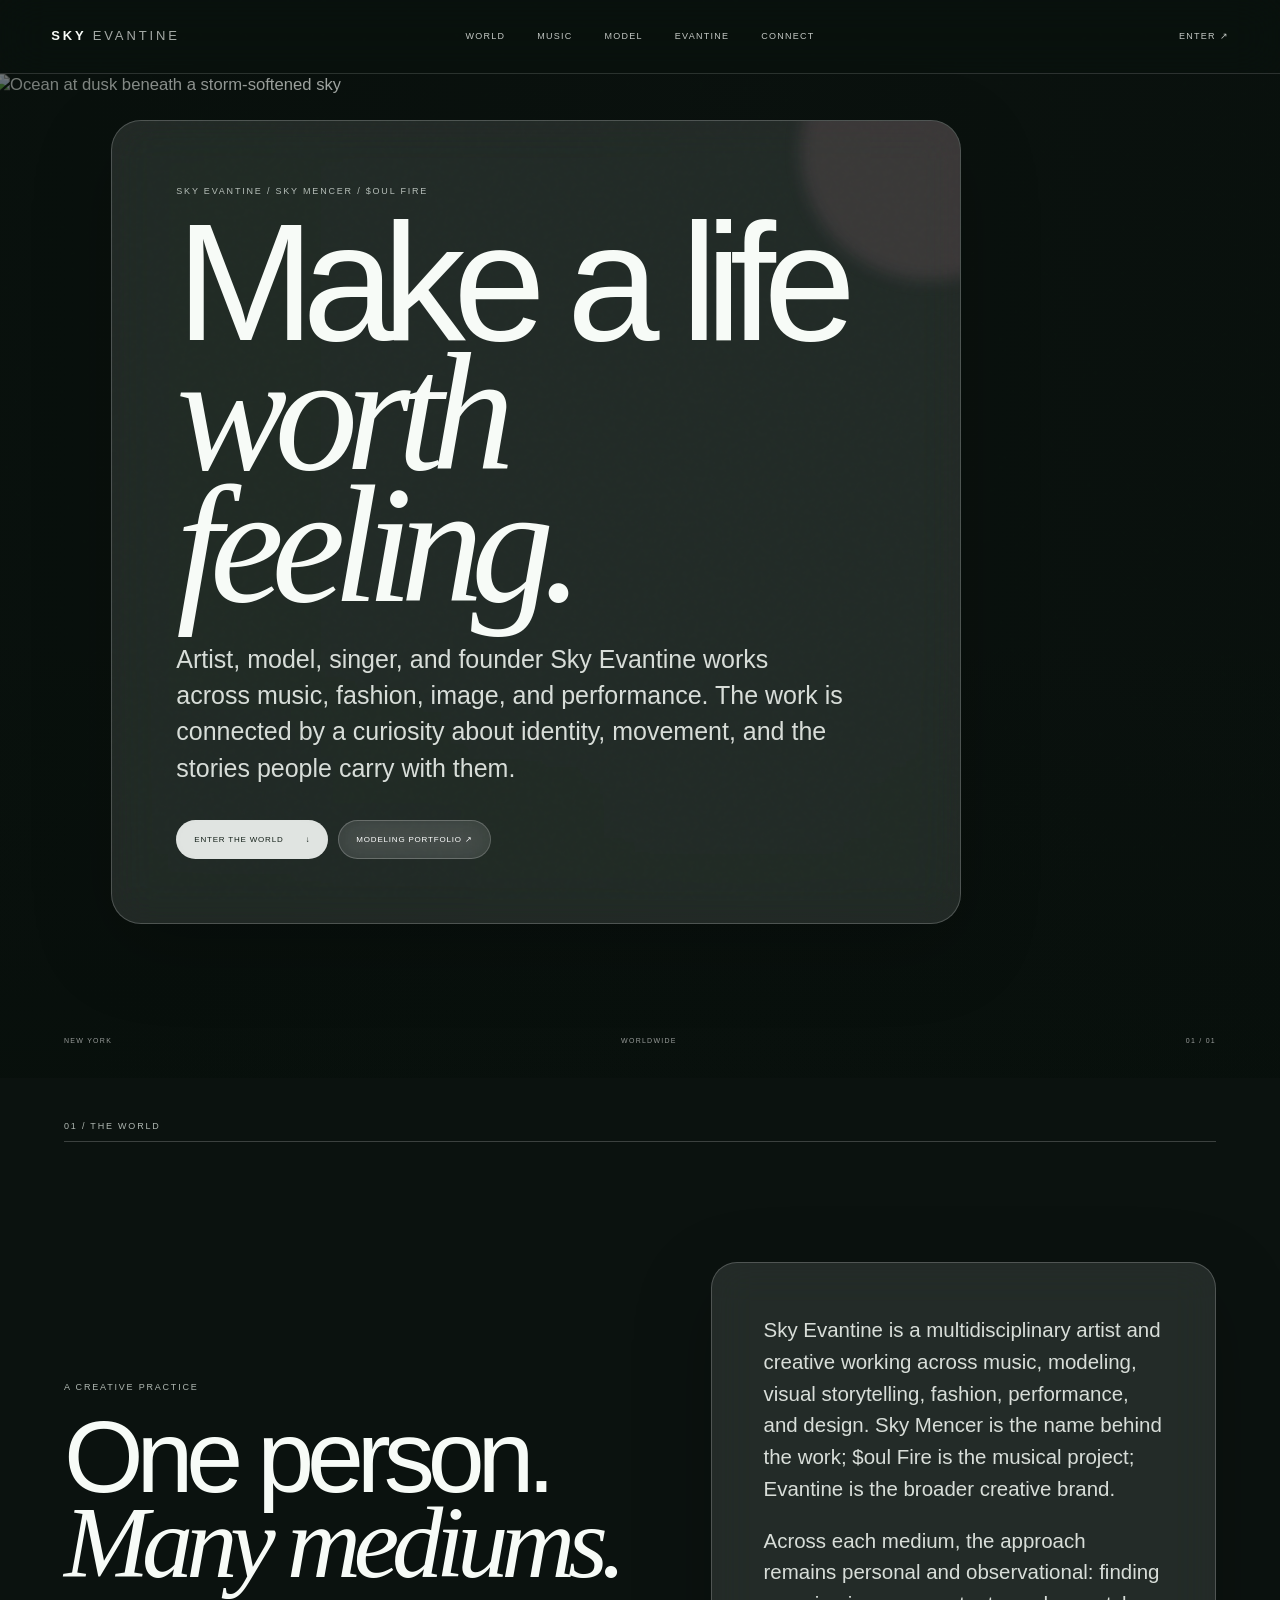
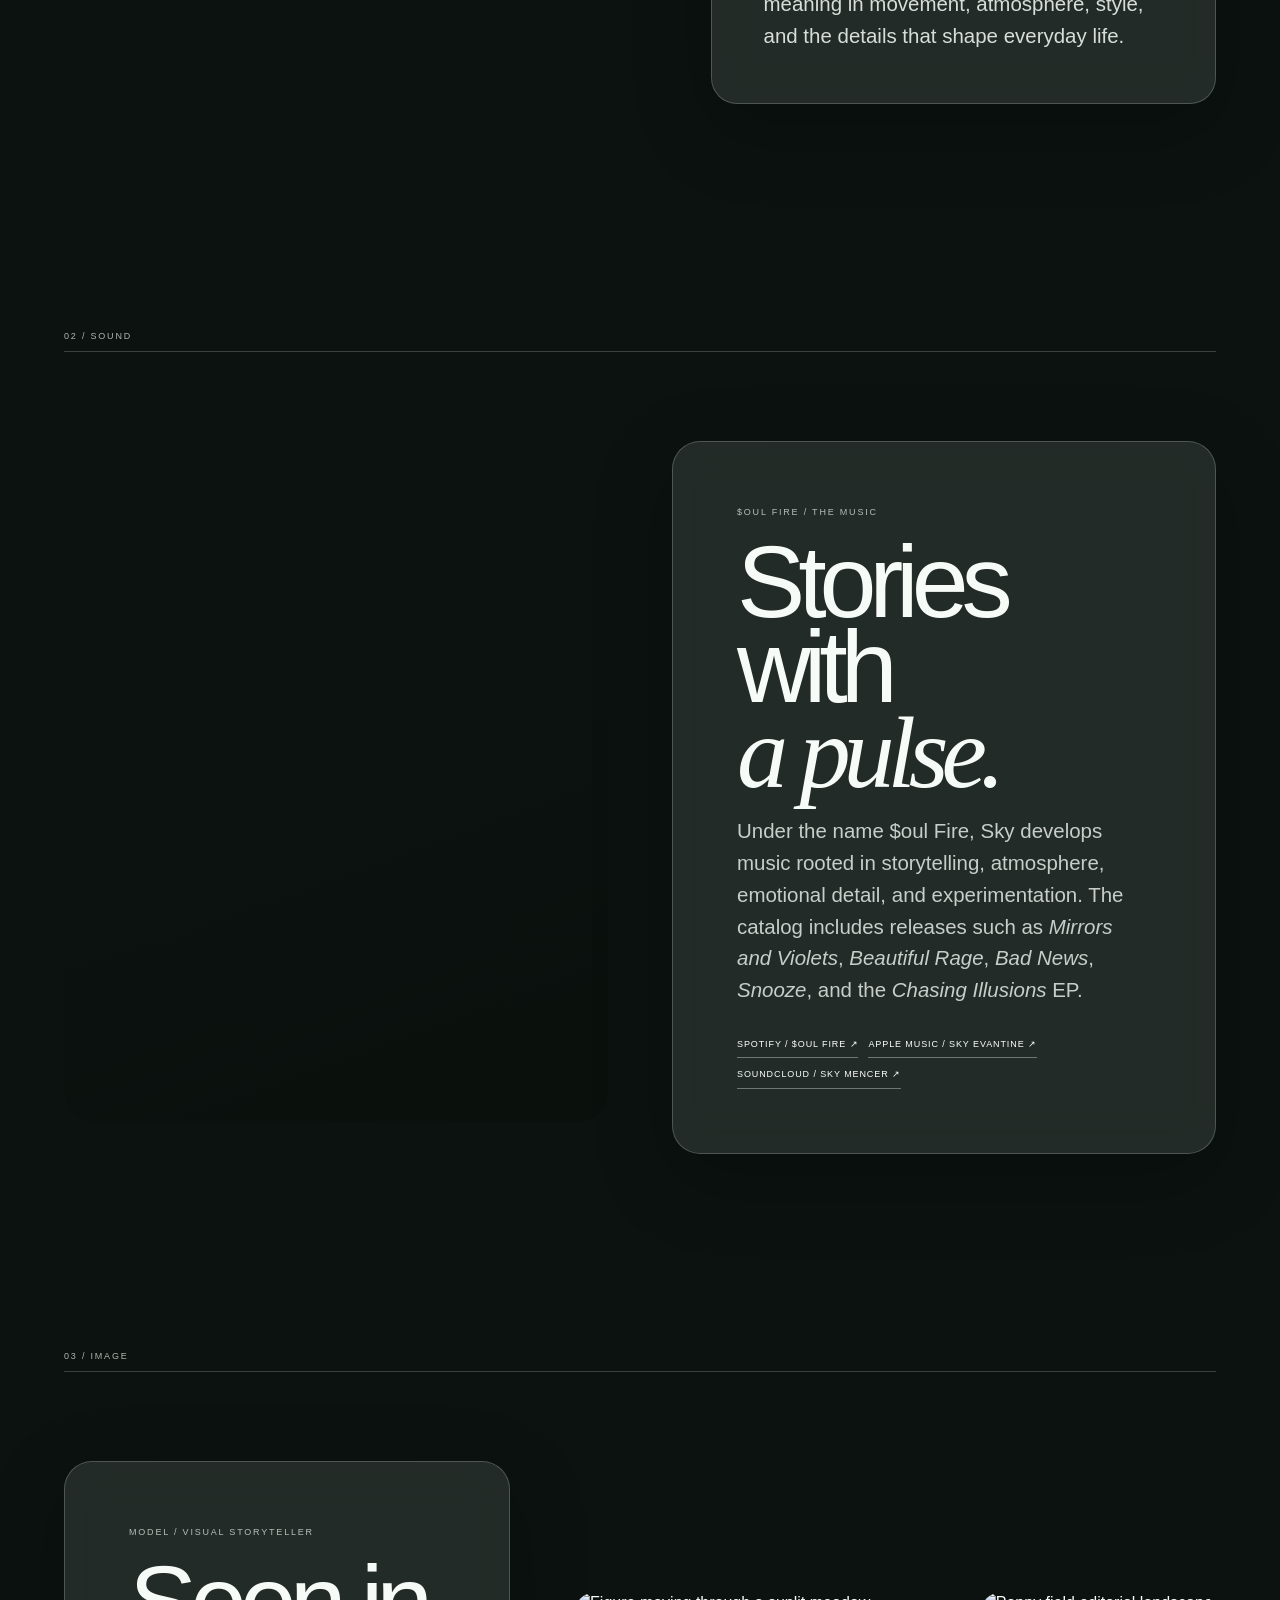
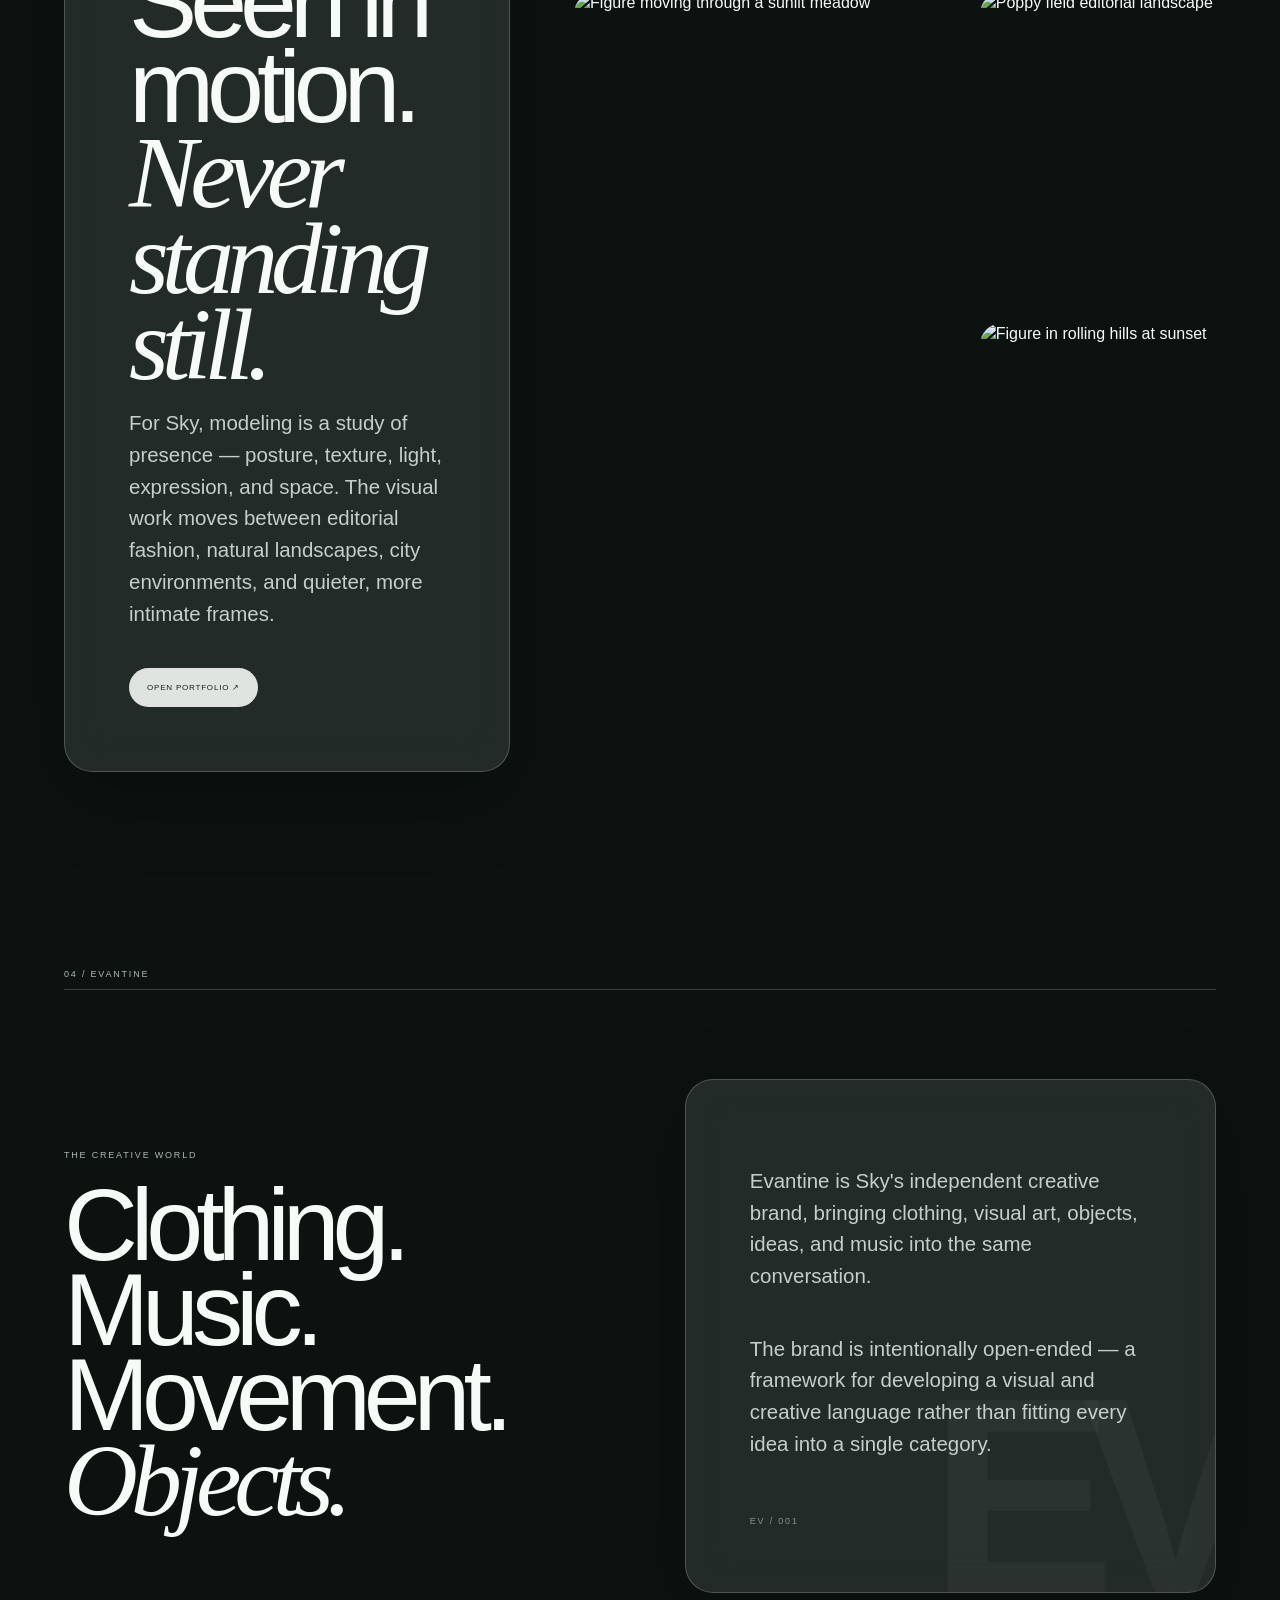
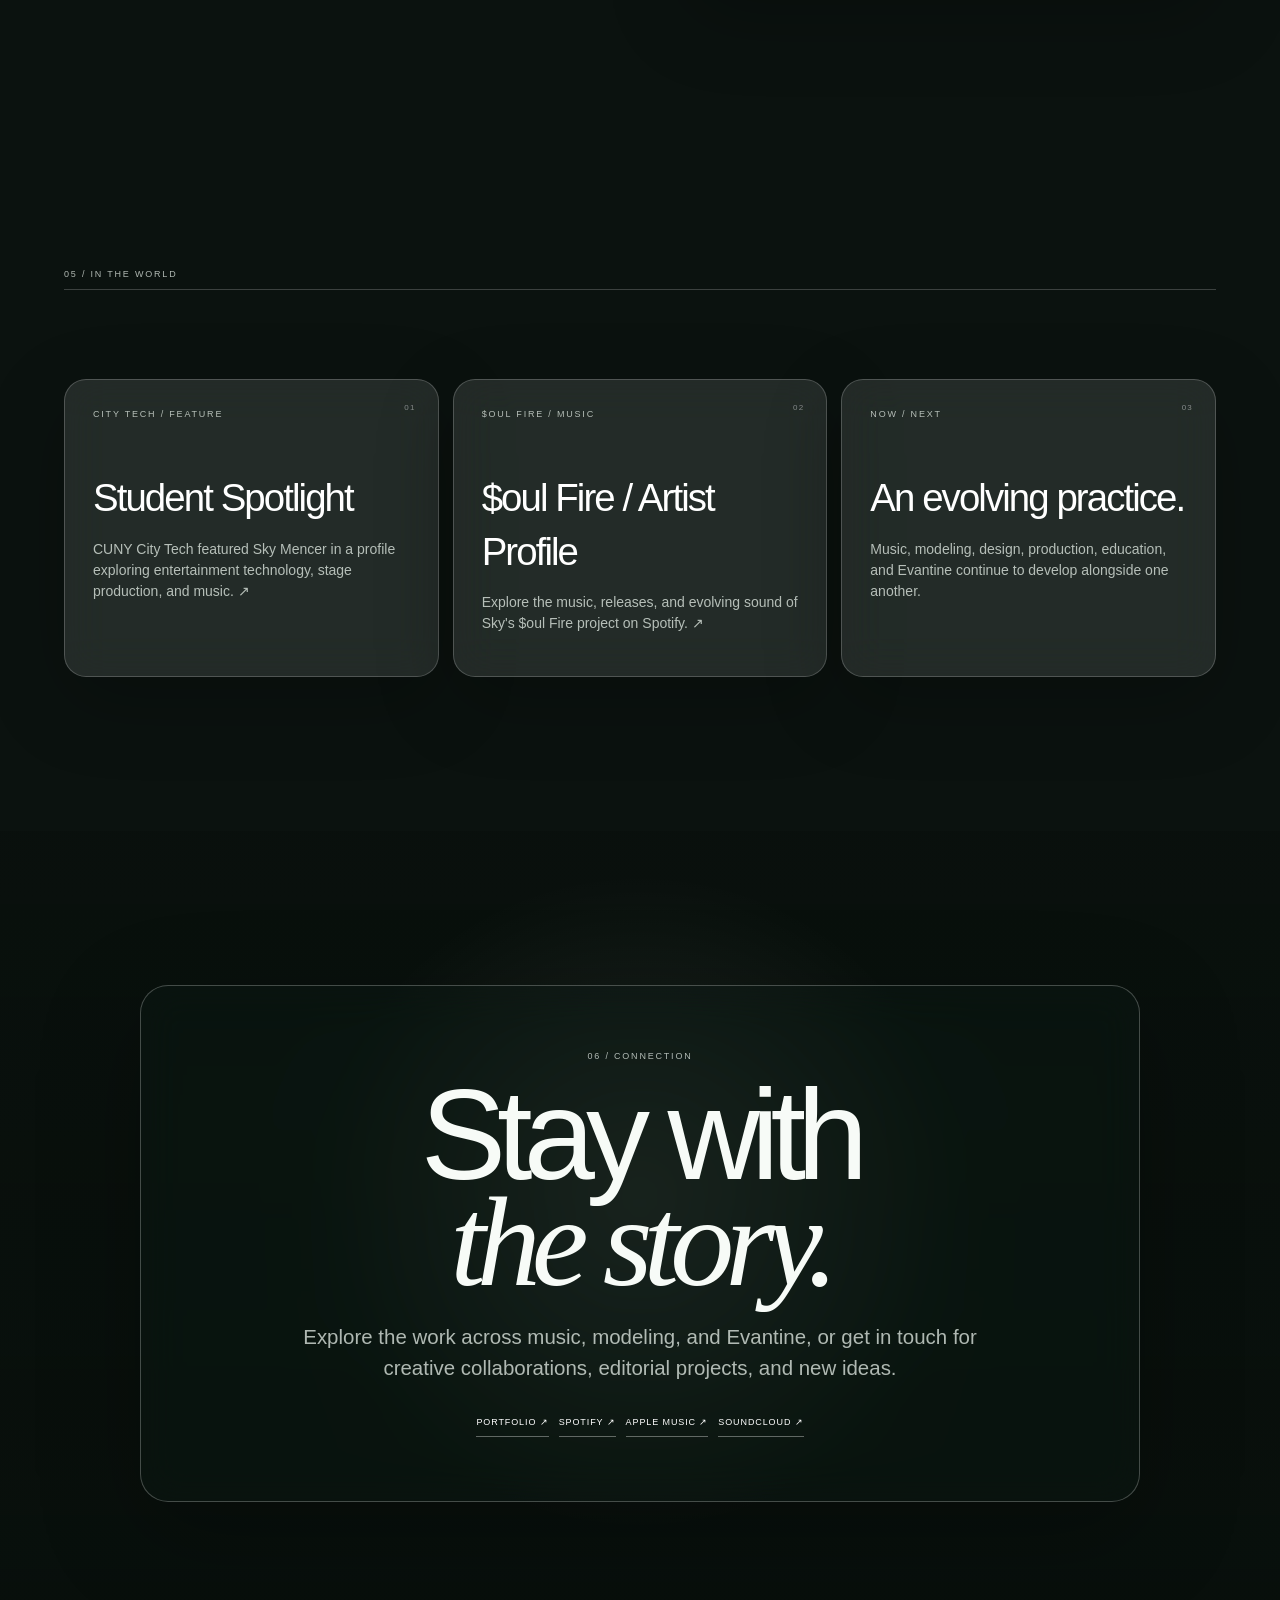
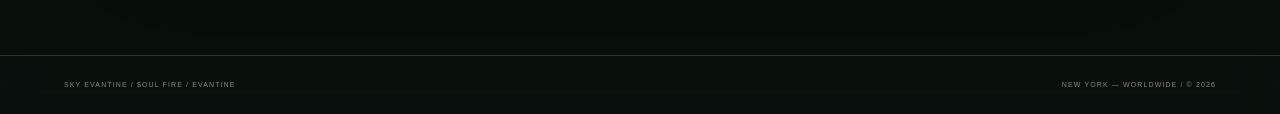
==== index.html @ 39b88c52 "Embed Spotify player in sound section" ====
<!doctype html>
<html lang="en">
<head>
  <meta charset="utf-8">
  <meta name="viewport" content="width=device-width,initial-scale=1">
  <meta name="description" content="Sky Evantine — artist, model, singer, creative, and founder of Evantine. Enter the world of Sky Mencer and $oul Fire through music, modeling, movement, and visual storytelling.">
  <meta name="theme-color" content="#0e1512">
  <link rel="canonical" href="https://evantinetools.com/">
  <meta property="og:type" content="profile">
  <meta property="og:site_name" content="Sky Evantine / Evantine">
  <meta property="og:title" content="Sky Evantine — Artist, Model, Singer, Founder">
  <meta property="og:description" content="The creative world of Sky Evantine, Sky Mencer, and $oul Fire — music, modeling, movement, fashion, and visual storytelling.">
  <meta property="og:url" content="https://evantinetools.com/">
  <link rel="icon" href="favicon.svg" type="image/svg+xml">
  <link rel="stylesheet" href="style.css">
  <title>Sky Evantine — Artist, Model, Singer, Founder</title>
</head>
<body class="home-page glass-sky-page">
  <a class="skip-link" href="#main">Skip to content</a>
  <div class="sky-grain" aria-hidden="true"></div>
  <header class="sky-nav">
    <a class="sky-logo" href="#top" aria-label="Sky Evantine home">SKY <span>EVANTINE</span></a>
    <nav aria-label="Primary">
      <a href="#world">World</a>
      <a href="#music">Music</a>
      <a href="#model">Model</a>
      <a href="#evantine">Evantine</a>
      <a href="#connect">Connect</a>
    </nav>
    <a class="sky-nav-link" href="#connect">Enter ↗</a>
  </header>

  <main id="main">
    <section id="top" class="sky-hero">
      <div class="sky-hero-image">
        <img src="https://cdn.shopify.com/s/files/1/0810/8507/1396/files/IMG_0949.jpg?v=1789778243" alt="Ocean at dusk beneath a storm-softened sky">
      </div>
      <div class="glass sky-hero-card">
        <p class="sky-kicker">SKY EVANTINE / SKY MENCER / $OUL FIRE</p>
        <h1>Make a life<br><em>worth feeling.</em></h1>
        <p class="sky-lede">Artist, model, singer, and founder Sky Evantine works across music, fashion, image, and performance. The work is connected by a curiosity about identity, movement, and the stories people carry with them.</p>
        <div class="sky-actions">
          <a class="glass-button primary" href="#world">Enter the world <span>↓</span></a>
          <a class="glass-button" href="https://skyevantine.my.canva.site/" target="_blank" rel="noopener">Modeling portfolio ↗</a>
        </div>
      </div>
      <div class="sky-hero-meta"><span>NEW YORK</span><span>WORLDWIDE</span><span>01 / 01</span></div>
    </section>

    <section id="world" class="sky-section sky-intro">
      <div class="section-marker">01 / THE WORLD</div>
      <div class="sky-intro-grid">
        <div>
          <p class="sky-kicker">A CREATIVE PRACTICE</p>
          <h2>One person.<br><em>Many mediums.</em></h2>
        </div>
        <div class="glass sky-copy-card">
          <p>Sky Evantine is a multidisciplinary artist and creative working across music, modeling, visual storytelling, fashion, performance, and design. Sky Mencer is the name behind the work; $oul Fire is the musical project; Evantine is the broader creative brand.</p>
          <p>Across each medium, the approach remains personal and observational: finding meaning in movement, atmosphere, style, and the details that shape everyday life.</p>
        </div>
      </div>
    </section>

    <section id="music" class="sky-section music-section">
      <div class="section-marker">02 / SOUND</div>
      <div class="music-layout">
        <div class="music-art music-embed-art">
          <iframe data-testid="embed-iframe" style="border-radius:12px" src="https://open.spotify.com/embed/track/2tLtO3F9U3RGSgkZMEJO6x?utm_source=generator&theme=0&si=d58bb283ab7342bd" width="100%" height="352" frameBorder="0" allowfullscreen="" allow="autoplay; clipboard-write; encrypted-media; fullscreen; picture-in-picture" loading="lazy" title="$oul Fire — Spotify player"></iframe>
        </div>
        <div class="glass music-card">
          <p class="sky-kicker">$OUL FIRE / THE MUSIC</p>
          <h2>Stories with<br><em>a pulse.</em></h2>
          <p>Under the name $oul Fire, Sky develops music rooted in storytelling, atmosphere, emotional detail, and experimentation. The catalog includes releases such as <em>Mirrors and Violets</em>, <em>Beautiful Rage</em>, <em>Bad News</em>, <em>Snooze</em>, and the <em>Chasing Illusions</em> EP.</p>
          <div class="link-row">
            <a href="https://open.spotify.com/artist/7zW1KRMIziaognf7wtnP2w?si=AuC8FCtQQD-8lWgWMvdzNA" target="_blank" rel="noopener">Spotify / $oul Fire ↗</a>
            <a href="https://music.apple.com/us/artist/sky-evantine/1832421321" target="_blank" rel="noopener">Apple Music / Sky Evantine ↗</a>
            <a href="https://soundcloud.com/dyezan-mencer/snooze" target="_blank" rel="noopener">SoundCloud / Sky Mencer ↗</a>
          </div>
        </div>
      </div>
    </section>

    <section id="model" class="sky-section model-section">
      <div class="section-marker">03 / IMAGE</div>
      <div class="model-grid">
        <div class="glass model-copy">
          <p class="sky-kicker">MODEL / VISUAL STORYTELLER</p>
          <h2>Seen in motion.<br><em>Never standing still.</em></h2>
          <p>For Sky, modeling is a study of presence — posture, texture, light, expression, and space. The visual work moves between editorial fashion, natural landscapes, city environments, and quieter, more intimate frames.</p>
          <a class="glass-button primary" href="https://skyevantine.my.canva.site/" target="_blank" rel="noopener">Open portfolio ↗</a>
        </div>
        <div class="model-images">
          <img src="https://cdn.shopify.com/s/files/1/0810/8507/1396/files/evantine-editorial-meadow.jpg?v=1789775464" alt="Figure moving through a sunlit meadow" loading="lazy">
          <img src="https://cdn.shopify.com/s/files/1/0810/8507/1396/files/evantine-editorial-poppies.jpg?v=1789775464" alt="Poppy field editorial landscape" loading="lazy">
          <img src="https://cdn.shopify.com/s/files/1/0810/8507/1396/files/evantine-editorial-hills.jpg?v=1789775464" alt="Figure in rolling hills at sunset" loading="lazy">
        </div>
      </div>
    </section>

    <section id="evantine" class="sky-section evantine-section">
      <div class="section-marker">04 / EVANTINE</div>
      <div class="evantine-layout">
        <div>
          <p class="sky-kicker">THE CREATIVE WORLD</p>
          <h2>Clothing.<br>Music.<br>Movement.<br><em>Objects.</em></h2>
        </div>
        <div class="glass evantine-card">
          <p>Evantine is Sky's independent creative brand, bringing clothing, visual art, objects, ideas, and music into the same conversation.</p>
          <p>The brand is intentionally open-ended — a framework for developing a visual and creative language rather than fitting every idea into a single category.</p>
          <div class="evantine-mark">EV / 001</div>
        </div>
      </div>
    </section>

    <section class="sky-section proof-section">
      <div class="section-marker">05 / IN THE WORLD</div>
      <div class="proof-grid">
        <a class="glass proof-card" href="https://www.citytech.cuny.edu/news/?id=2102" target="_blank" rel="noopener">
          <span class="proof-number">01</span>
          <p class="sky-kicker">CITY TECH / FEATURE</p>
          <h3>Student Spotlight</h3>
          <p>CUNY City Tech featured Sky Mencer in a profile exploring entertainment technology, stage production, and music. ↗</p>
        </a>
        <a class="glass proof-card" href="https://open.spotify.com/artist/7zW1KRMIziaognf7wtnP2w?si=AuC8FCtQQD-8lWgWMvdzNA" target="_blank" rel="noopener">
          <span class="proof-number">02</span>
          <p class="sky-kicker">$OUL FIRE / MUSIC</p>
          <h3>$oul Fire / Artist Profile</h3>
          <p>Explore the music, releases, and evolving sound of Sky's $oul Fire project on Spotify. ↗</p>
        </a>
        <div class="glass proof-card">
          <span class="proof-number">03</span>
          <p class="sky-kicker">NOW / NEXT</p>
          <h3>An evolving practice.</h3>
          <p>Music, modeling, design, production, education, and Evantine continue to develop alongside one another.</p>
        </div>
      </div>
    </section>

    <section id="connect" class="sky-section connect-section">
      <div class="glass connect-card">
        <p class="sky-kicker">06 / CONNECTION</p>
        <h2>Stay with<br><em>the story.</em></h2>
        <p>Explore the work across music, modeling, and Evantine, or get in touch for creative collaborations, editorial projects, and new ideas.</p>
        <div class="connect-links">
          <a href="https://skyevantine.my.canva.site/" target="_blank" rel="noopener">Portfolio ↗</a>
          <a href="https://open.spotify.com/artist/7zW1KRMIziaognf7wtnP2w?si=AuC8FCtQQD-8lWgWMvdzNA" target="_blank" rel="noopener">Spotify ↗</a>
          <a href="https://music.apple.com/us/artist/sky-evantine/1832421321" target="_blank" rel="noopener">Apple Music ↗</a>
          <a href="https://soundcloud.com/dyezan-mencer/snooze" target="_blank" rel="noopener">SoundCloud ↗</a>
        </div>
      </div>
    </section>
  </main>

  <footer class="sky-footer">
    <span>SKY EVANTINE / $OUL FIRE / EVANTINE</span>
    <span>NEW YORK — WORLDWIDE / © 2026</span>
  </footer>

  <script type="application/ld+json">
  {
    "@context":"https://schema.org",
    "@graph":[
      {
        "@type":"Person",
        "@id":"https://evantinetools.com/#sky-evantine",
        "name":"Sky Evantine",
        "alternateName":["Sky Mencer","$oul Fire"],
        "url":"https://evantinetools.com/",
        "jobTitle":["Artist","Model","Singer","Creative","Founder"],
        "sameAs":[
          "https://open.spotify.com/artist/7zW1KRMIziaognf7wtnP2w",
          "https://music.apple.com/us/artist/sky-evantine/1832421321",
          "https://skyevantine.my.canva.site/",
          "https://soundcloud.com/dyezan-mencer/snooze"
        ]
      },
      {
        "@type":"Organization",
        "@id":"https://evantinetools.com/#evantine",
        "name":"Evantine",
        "url":"https://evantinetools.com/",
        "founder":{"@id":"https://evantinetools.com/#sky-evantine"}
      },
      {
        "@type":"WebSite",
        "name":"Sky Evantine / Evantine",
        "url":"https://evantinetools.com/",
        "about":{"@id":"https://evantinetools.com/#sky-evantine"}
      }
    ]
  }
  </script>
</body>
</html>
---- style.css ----
:root{--ink:#111;--paper:#f7f5ef;--soft:#e4e1d8;--muted:#6f756e;--line:rgba(17,17,17,.16);--pad:clamp(18px,3vw,42px);--display:Arial,sans-serif;--serif:Georgia,"Times New Roman",serif;font-family:Arial,Helvetica,sans-serif;color:var(--ink);background:var(--paper);font-synthesis:none}*{box-sizing:border-box}html{scroll-behavior:smooth}body{margin:0;background:var(--paper);line-height:1.4;overflow-x:hidden}a{color:inherit}.skip-link{position:absolute;left:-9999px}.skip-link:focus{left:12px;top:12px;z-index:100;background:#111;color:#fff;padding:10px}.announcement{height:28px;padding:0 var(--pad);background:#111;color:var(--paper);font-size:7px;letter-spacing:.15em;text-transform:uppercase;display:flex;align-items:center;justify-content:space-between;position:relative;z-index:30}.site-header{height:76px;padding:0 var(--pad);display:flex;align-items:center;justify-content:space-between;border-bottom:1px solid var(--line);position:sticky;top:0;background:rgba(247,245,239,.88);backdrop-filter:blur(14px);z-index:25}.wordmark{position:relative;display:inline-block;font-family:var(--display);font-size:13px;font-weight:800;letter-spacing:.28em;line-height:1;padding:9px 0 9px 30px;text-decoration:none}.wordmark:before{content:"";position:absolute;left:0;top:50%;width:20px;height:20px;transform:translateY(-50%);background:url("brand-mark.svg") center/contain no-repeat}.wordmark:after{content:"001";position:absolute;left:30px;bottom:-7px;font-size:6px;font-weight:500;letter-spacing:.18em;opacity:.48}.site-nav{display:flex;align-items:center;gap:22px}.site-nav a,.bag-button,.menu-toggle{font:inherit;font-size:11px;text-transform:uppercase;letter-spacing:.1em;color:inherit;text-decoration:none;background:none;border:0;padding:8px;cursor:pointer}.site-nav a:hover,.text-link:hover{opacity:.55}.site-nav a[aria-current="page"]{text-decoration:underline;text-underline-offset:5px}.bag-button span{display:inline-block;min-width:18px}.menu-toggle{display:none}.section{padding:clamp(80px,12vw,180px) var(--pad)}.eyebrow{font-size:9px;font-weight:600;letter-spacing:.16em;text-transform:uppercase;margin:0 0 20px}.section-head{display:flex;justify-content:space-between;align-items:end;border-bottom:1px solid var(--line);padding-bottom:18px;margin-bottom:18px;position:relative}.section-head:before{content:"EV / 001";position:absolute;right:0;top:-18px;font-size:6px;letter-spacing:.18em;opacity:.4}.section-head h1,.section-head h2{font-size:clamp(52px,8vw,124px);line-height:.84;letter-spacing:-.07em;font-weight:500;margin:0}.section-head h1 em,.section-head h2 em{font-family:var(--serif);font-weight:400}.section-head>p{font-size:9px;letter-spacing:.1em;margin:0}.shop-intro{font-size:clamp(18px,2vw,28px);max-width:720px;margin:0 0 70px}.collections-intro{font-size:clamp(18px,2vw,28px);max-width:780px;margin:0 0 70px}.shop-toolbar{border-top:1px solid var(--line);border-bottom:1px solid var(--line);padding:13px 0;margin:34px 0 20px;display:flex;justify-content:space-between;align-items:center}.filter-group{display:flex;gap:4px}.filter{position:relative;border:1px solid transparent;background:none;padding:7px 10px;font:inherit;font-size:10px;text-transform:uppercase;letter-spacing:.08em;cursor:pointer}.filter:not(.active){opacity:.48}.filter.active{border-color:var(--ink)}.filter.active:after{content:"";position:absolute;left:0;right:0;bottom:-5px;height:1px;background:currentColor}.shop-toolbar>p{font-size:10px;color:var(--muted);margin:0}.product-grid{display:grid;grid-template-columns:repeat(4,1fr);gap:clamp(18px,2.4vw,34px)}.product-grid-wide{grid-template-columns:repeat(2,1fr)}.product-card{min-width:0;transition:transform .45s cubic-bezier(.2,.7,.2,1)}.product-card:hover{transform:translateY(-4px)}.product-link{display:block;text-decoration:none}.product-image{aspect-ratio:4/5;background:linear-gradient(135deg,var(--soft),#e8e5dd);border:1px solid rgba(17,17,17,.08);display:grid;place-items:center;margin-bottom:14px;position:relative;overflow:hidden}.product-image:before{content:"";position:absolute;inset:7%;border:1px solid rgba(17,17,17,.08);transform:rotate(-3deg);transition:transform .6s ease}.product-link:hover .product-image:before{transform:rotate(2deg) scale(1.02)}.product-no{position:absolute;top:12px;left:12px;font-size:9px;letter-spacing:.12em;z-index:3}.product-type{position:absolute;bottom:12px;right:12px;font-size:8px;text-transform:uppercase;letter-spacing:.12em;z-index:3}.product-name{display:block;font-size:12px;text-transform:uppercase;letter-spacing:.06em;font-weight:600;margin-top:13px}.product-meta{display:block;font-size:9px;color:var(--muted);margin-top:4px;letter-spacing:.03em}.product-view{position:absolute;left:12px;bottom:12px;font-size:8px;text-transform:uppercase;letter-spacing:.1em;z-index:3}.garment{position:relative;z-index:1;display:block;width:42%;height:58%;background:#bdb8ae;box-shadow:18px 20px 0 rgba(17,17,17,.07);clip-path:polygon(24% 0,76% 0,100% 18%,84% 30%,78% 100%,22% 100%,16% 30%,0 18%)}.card-add{margin-top:9px;border:0;border-bottom:1px solid var(--ink);background:none;padding:4px 0;font:inherit;font-size:8px;text-transform:uppercase;letter-spacing:.12em;cursor:pointer}.product-grid .product-card:nth-child(2) .product-image{background:#e9e6de}.product-grid .product-card:nth-child(3) .product-image{background:#dedbd3}.product-grid .product-card:nth-child(4) .product-image{background:#ebe8e0}.collection-list{display:grid;grid-template-columns:repeat(3,1fr);gap:clamp(12px,2vw,24px)}.collection-card{min-height:58vh;position:relative;overflow:hidden;background:#111;color:var(--paper);display:flex;flex-direction:column;justify-content:flex-end;padding:clamp(24px,4vw,50px);text-decoration:none;isolation:isolate;transition:transform .5s cubic-bezier(.2,.7,.2,1)}.collection-card:before{content:"";position:absolute;inset:-10%;background:radial-gradient(circle at 70% 25%,rgba(243,241,235,.16),transparent 28%),radial-gradient(circle at 22% 80%,rgba(243,241,235,.08),transparent 30%);z-index:-1}.collection-card:after{content:"";position:absolute;width:72%;aspect-ratio:1;border:1px solid rgba(247,245,239,.16);border-radius:50%;right:-28%;top:-10%;box-shadow:0 0 0 70px rgba(247,245,239,.025),0 0 0 150px rgba(247,245,239,.018);z-index:-1}.collection-card:hover{transform:translateY(-6px)}.collection-card-index{position:absolute;top:22px;left:24px;font-size:8px;letter-spacing:.16em;opacity:.6}.collection-card-mark{position:absolute;top:50%;left:50%;transform:translate(-50%,-50%) rotate(-7deg);font-size:clamp(100px,16vw,250px);font-weight:800;letter-spacing:-.1em;opacity:.045}.collection-card-copy{position:relative;z-index:2;display:flex;flex-direction:column;gap:10px;max-width:390px}.collection-card-copy .eyebrow{margin:0;opacity:.55}.collection-card-copy strong{font-size:clamp(48px,5vw,82px);font-weight:500;line-height:.82;letter-spacing:-.065em}.collection-card-copy>span:last-child{font-size:13px;line-height:1.45;color:rgba(247,245,239,.62);max-width:330px}.collection-card-count{position:absolute;right:24px;top:22px;font-size:7px;letter-spacing:.16em;opacity:.65}.collection-notice{border:1px solid var(--line);padding:14px 16px;font-size:11px;color:var(--muted);margin:0 0 24px}.collections-page{background:rgba(247,245,239,.78);backdrop-filter:blur(2px);min-height:calc(100vh - 104px)}.collection-page{background:rgba(247,245,239,.78);backdrop-filter:blur(2px);min-height:calc(100vh - 104px)}.collection-page .shop-intro{max-width:650px}.site-footer{padding:30px var(--pad);display:flex;justify-content:space-between;font-size:8px;letter-spacing:.14em;border-top:1px solid var(--line);background:rgba(247,245,239,.82)}.bag-panel{position:fixed;right:0;top:0;width:min(440px,100%);height:100dvh;background:var(--paper);z-index:40;transform:translateX(100%);transition:transform .35s ease;padding:32px;display:flex;flex-direction:column;box-shadow:-20px 0 60px rgba(17,17,17,.08)}.bag-panel.open{transform:translateX(0)}.bag-head{display:flex;justify-content:space-between;border-bottom:1px solid var(--line);padding-bottom:20px}.bag-head h2{font-size:42px;font-weight:500;letter-spacing:-.05em;margin:0}.close-button{border:0;background:none;font-size:30px;line-height:1;cursor:pointer;color:inherit}.bag-items{flex:1;overflow:auto;padding:20px 0}.bag-item{display:grid;grid-template-columns:72px 1fr auto;gap:14px;padding:14px 0;border-bottom:1px solid var(--line);align-items:start}.bag-thumb{width:72px;aspect-ratio:3/4;background:var(--soft);display:grid;place-items:center;position:relative;overflow:hidden}.bag-thumb .garment{transform:scale(.7)}.bag-item h3{font-size:11px;text-transform:uppercase;letter-spacing:.06em;margin:3px 0}.bag-item p{font-size:10px;color:var(--muted);margin:0}.remove-item{border:0;background:none;text-decoration:underline;font-size:9px;cursor:pointer}.bag-foot{border-top:1px solid var(--line);padding-top:20px}.bag-foot>div{display:flex;justify-content:space-between;margin-bottom:16px;font-size:12px}.checkout-button{width:100%}.overlay{position:fixed;inset:0;background:rgba(0,0,0,.35);z-index:35}.overlay[hidden],.product-modal[hidden]{display:none}.toast{position:fixed;right:20px;bottom:20px;background:#111;color:#fff;padding:14px 18px;font-size:11px;z-index:50;transform:translateY(130%);transition:.25s}.toast.show{transform:translateY(0)}.product-modal{position:fixed;inset:50% auto auto 50%;transform:translate(-50%,-50%);width:min(900px,calc(100% - 32px));max-height:calc(100dvh - 32px);overflow:auto;background:var(--paper);z-index:45;display:grid;grid-template-columns:1fr 1fr;box-shadow:0 30px 100px rgba(17,17,17,.2)}.modal-art{background:var(--soft);min-height:500px}.modal-content{padding:clamp(28px,5vw,56px);position:relative}.modal-content .close-button{position:absolute;right:20px;top:18px}.modal-content h2{font-size:clamp(34px,5vw,64px);line-height:.9;letter-spacing:-.05em;font-weight:500;margin:0 0 14px}.modal-meta{font-size:11px;color:var(--muted);margin-bottom:35px}.checkout-button:disabled{opacity:.45}@media(max-width:900px){.collection-list{grid-template-columns:1fr}.collection-card{min-height:52vh}.product-grid-wide{grid-template-columns:repeat(2,1fr)}}@media(max-width:800px){.announcement{height:24px}.site-header{height:64px}.menu-toggle{display:block}.site-nav{position:absolute;top:64px;left:0;right:0;background:var(--paper);border-bottom:1px solid var(--line);padding:16px var(--pad);display:none;flex-direction:column;align-items:flex-start;gap:4px}.site-nav.open{display:flex}.wordmark{font-size:12px;padding-left:26px}.wordmark:before{width:18px;height:18px}.wordmark:after{left:26px}.section-head:before{display:none}.shop-intro{margin-bottom:50px}.product-grid{grid-template-columns:repeat(2,1fr)}.product-grid-wide{grid-template-columns:1fr 1fr}.site-footer{flex-direction:column;gap:8px}.collection-card{min-height:125vw;padding:24px}.collection-card-copy strong{font-size:clamp(48px,14vw,82px)}.collection-card-count{top:24px;right:24px}.collection-page,.collections-page{padding-top:90px}.product-modal{grid-template-columns:1fr}.modal-art{min-height:48vw}}@media(max-width:480px){.product-grid-wide{grid-template-columns:1fr}.collection-card{min-height:118vw}.section{padding-top:90px;padding-bottom:90px}}
@media(prefers-reduced-motion:no-preference){.collection-card:hover{transform:translateY(-5px)}.collection-card-mark{animation:collection-mark-drift 10s ease-in-out infinite alternate}@keyframes collection-mark-drift{from{transform:translate(-50%,-50%) rotate(-3deg) scale(.98)}to{transform:translate(-50%,-50%) rotate(3deg) scale(1.03)}}}
@media(prefers-reduced-motion:reduce){html{scroll-behavior:auto}.collection-card,.collection-card-mark{animation:none;transition:none}}
body:before{content:"";position:fixed;inset:0;z-index:-2;background:url("https://cdn.shopify.com/s/files/1/0810/8507/1396/files/IMG_0114.jpg?v=1789778335") center/cover no-repeat;transform:scale(1.02);pointer-events:none;filter:saturate(.88) contrast(.98) brightness(.82)}body:after{content:"";position:fixed;inset:0;z-index:-1;background:linear-gradient(180deg,rgba(8,15,12,.16),rgba(8,15,12,.30) 48%,rgba(8,15,12,.46));pointer-events:none}.collections-intro{letter-spacing:-.02em}.collection-card-1{background:linear-gradient(145deg,#182218,#344734 55%,#101510)}.collection-card-1:before{background:radial-gradient(circle at 20% 20%,rgba(171,190,149,.24),transparent 25%),repeating-linear-gradient(120deg,transparent 0 32px,rgba(255,255,255,.025) 33px 34px)}.collection-card-2{background:linear-gradient(145deg,#111821,#26333c 55%,#0c1014)}.collection-card-2:before{background:linear-gradient(120deg,transparent 0 46%,rgba(163,177,184,.12) 47%,transparent 48%),radial-gradient(circle at 75% 25%,rgba(187,202,207,.18),transparent 26%)}.collection-card-3{background:linear-gradient(145deg,#21161b,#4a2d35 55%,#120e10)}.collection-card-3:before{background:radial-gradient(circle at 70% 25%,rgba(213,157,174,.2),transparent 23%),radial-gradient(circle at 18% 80%,rgba(164,113,131,.14),transparent 30%)}.collection-card-copy strong{font-family:var(--serif);letter-spacing:-.055em}.collection-card-copy strong:after{content:" / EVANTINE";font-family:var(--display);font-size:.14em;letter-spacing:.16em;vertical-align:middle;opacity:.45;margin-left:.3em}.product-image{background:linear-gradient(145deg,#eeece5,#d8d5cb)}.product-image .garment:after{content:"✦";position:absolute;left:50%;top:47%;transform:translate(-50%,-50%);font-size:clamp(20px,3vw,38px);font-family:Georgia,serif;color:rgba(17,17,17,.52)}.product-card:nth-child(2n) .garment:after{content:"EV"}.product-card:nth-child(3n) .garment:after{content:"◐"}.product-card:nth-child(4n) .garment:after{content:"✺"}.product-card:nth-child(5n) .garment:after{content:"∞"}.product-card:nth-child(6n) .garment:after{content:"/ /"}.product-card:nth-child(7n) .garment:after{content:"◇"}.product-card:nth-child(8n) .garment:after{content:"☾"}.product-card:nth-child(9n) .garment:after{content:"✶"}.product-card:nth-child(10n) .garment:after{content:"001"}.product-card:nth-child(3n) .product-image{background:linear-gradient(145deg,#e5e8e1,#cfd5cb)}.product-card:nth-child(3n) .garment{background:#aab3a5}.product-card:nth-child(5n) .product-image{background:linear-gradient(145deg,#e4e7e9,#c8d0d4)}.product-card:nth-child(5n) .garment{background:#7f8b91}.product-card:nth-child(7n) .product-image{background:linear-gradient(145deg,#ece2e1,#d9c8ca)}.product-card:nth-child(7n) .garment{background:#9e7c82}.product-card:nth-child(9n) .product-image{background:linear-gradient(145deg,#e8e2d7,#d5c6b6)}.product-card:nth-child(9n) .garment{background:#8c7964}.product-card:nth-child(10n) .product-image:after{content:"COLLECTION / OBJECT";position:absolute;top:50%;left:50%;transform:translate(-50%,-50%) rotate(-8deg);font-size:9px;letter-spacing:.2em;opacity:.45;white-space:nowrap}.product-image:has(.garment) .product-type{background:rgba(247,245,239,.55);padding:3px 5px}.collection-page .section-head h1{font-family:var(--serif);letter-spacing:-.055em}.collection-page .section-head h1:after{content:" / EVANTINE";font-family:var(--display);font-size:.12em;letter-spacing:.16em;opacity:.4;margin-left:.2em}
/* Live Shopify product artwork */
.product-photo{position:absolute;inset:0;width:100%;height:100%;object-fit:cover;display:block;transition:transform .7s cubic-bezier(.2,.7,.2,1),filter .5s ease;z-index:1}
.product-link:hover .product-photo{transform:scale(1.035);filter:saturate(1.04)}
.product-image .product-no,.product-image .product-type,.product-image .product-index,.product-image .product-view{z-index:4}
.product-image .product-type{background:rgba(247,245,239,.72);padding:3px 5px;backdrop-filter:blur(5px)}
.product-image .product-view{background:rgba(17,17,17,.72);color:#fff;padding:5px 7px;backdrop-filter:blur(5px)}
.bag-thumb img{width:100%;height:100%;object-fit:cover;display:block}
.collection-card{background-size:cover;background-position:center}
.collection-card:before{z-index:1}
.collection-card-copy,.collection-card-index,.collection-card-count,.collection-card-mark{z-index:3}

.detail-art{position:relative;overflow:hidden}.detail-photo{position:absolute;inset:0;width:100%;height:100%;object-fit:cover;display:block}.detail-art .detail-brand-mark,.detail-art #detailNo,.detail-art .garment{z-index:2}.detail-art .garment{display:none}


/* SKY EVANTINE / GLASSMORPHISM LANDING PAGE */
.glass-sky-page{
  --sky-ink:#f7fbf7;--sky-muted:rgba(240,248,241,.72);--sky-line:rgba(255,255,255,.2);
  --sky-glass:rgba(255,255,255,.105);--sky-glass-strong:rgba(255,255,255,.16);
  --sky-shadow:0 24px 80px rgba(0,0,0,.22);
  color:var(--sky-ink);background:#0b120f;min-height:100vh;font-family:Arial,Helvetica,sans-serif;
}
.glass-sky-page:before{
  content:"";position:fixed;inset:0;z-index:-4;background:
  linear-gradient(180deg,rgba(7,15,11,.2),rgba(7,15,11,.52)),
  url("https://cdn.shopify.com/s/files/1/0810/8507/1396/files/evantine-wavy-grass.webp?v=1789775464") center/cover;
  filter:saturate(.95) contrast(.98);transform:scale(1.03);
}
.glass-sky-page:after{
  content:"";position:fixed;inset:0;z-index:-3;pointer-events:none;
  background:radial-gradient(circle at 20% 10%,rgba(151,206,177,.17),transparent 28%),radial-gradient(circle at 80% 38%,rgba(224,148,172,.13),transparent 25%),linear-gradient(120deg,rgba(13,32,24,.2),rgba(11,18,15,.62));
}
.sky-grain{position:fixed;inset:0;z-index:20;pointer-events:none;opacity:.055;background-image:url("data:image/svg+xml,%3Csvg viewBox='0 0 180 180' xmlns='http://www.w3.org/2000/svg'%3E%3Cfilter id='n'%3E%3CfeTurbulence type='fractalNoise' baseFrequency='.9' numOctaves='4' stitchTiles='stitch'/%3E%3C/filter%3E%3Crect width='100%25' height='100%25' filter='url(%23n)' opacity='.5'/%3E%3C/svg%3E");mix-blend-mode:soft-light}
.sky-nav{position:fixed;top:0;left:0;right:0;height:74px;z-index:30;display:grid;grid-template-columns:1fr auto 1fr;align-items:center;padding:0 clamp(18px,4vw,60px);background:rgba(9,18,13,.3);backdrop-filter:blur(24px) saturate(125%);-webkit-backdrop-filter:blur(24px) saturate(125%);border-bottom:1px solid rgba(255,255,255,.14)}
.sky-logo{color:var(--sky-ink);text-decoration:none;font-size:13px;font-weight:700;letter-spacing:.22em}.sky-logo span{font-weight:400;opacity:.65}
.sky-nav nav{display:flex;gap:clamp(14px,2.5vw,34px);justify-content:center}.sky-nav nav a,.sky-nav-link{color:var(--sky-ink);text-decoration:none;text-transform:uppercase;font-size:9px;letter-spacing:.14em;opacity:.78;transition:opacity .25s,transform .25s}.sky-nav nav a:hover,.sky-nav-link:hover{opacity:1;transform:translateY(-1px)}.sky-nav-link{text-align:right}
.sky-section,.sky-hero{position:relative;max-width:1500px;margin:0 auto;padding:clamp(100px,12vw,180px) clamp(18px,5vw,80px)}
.sky-hero{min-height:100svh;padding-top:120px;display:flex;align-items:center;justify-content:center;overflow:hidden}
.sky-hero-image{position:absolute;inset:74px 0 0;overflow:hidden}.sky-hero-image:after{content:"";position:absolute;inset:0;background:linear-gradient(90deg,rgba(7,15,11,.55),rgba(7,15,11,.08) 58%,rgba(7,15,11,.45)),linear-gradient(0deg,rgba(7,15,11,.6),transparent 45%)}.sky-hero-image img{width:100%;height:100%;object-fit:cover;filter:saturate(.88) contrast(.96);transform:scale(1.04)}
.glass{background:var(--sky-glass);border:1px solid var(--sky-line);box-shadow:var(--sky-shadow);backdrop-filter:blur(22px) saturate(135%);-webkit-backdrop-filter:blur(22px) saturate(135%)}
.sky-hero-card{position:relative;z-index:2;width:min(850px,92vw);padding:clamp(30px,5vw,72px);border-radius:30px;margin-left:-18%;overflow:hidden}.sky-hero-card:before{content:"";position:absolute;width:260px;height:260px;border-radius:50%;right:-100px;top:-100px;background:rgba(220,153,179,.13);filter:blur(8px)}
.sky-kicker,.section-marker{font-size:9px;letter-spacing:.2em;text-transform:uppercase;color:var(--sky-muted);margin:0 0 20px}
.sky-hero h1{font-size:clamp(70px,13vw,190px);line-height:.78;letter-spacing:-.075em;margin:0 0 30px;font-weight:500}.sky-hero h1 em,.sky-section h2 em{font-family:Georgia,"Times New Roman",serif;font-weight:400}
.sky-lede{font-size:clamp(17px,2vw,25px);line-height:1.45;max-width:670px;color:rgba(247,251,247,.86);margin:0 0 34px}
.sky-actions{display:flex;flex-wrap:wrap;gap:10px}.glass-button{display:inline-flex;align-items:center;gap:22px;padding:13px 17px;border:1px solid rgba(255,255,255,.22);border-radius:999px;background:rgba(255,255,255,.08);color:#fff;text-decoration:none;text-transform:uppercase;letter-spacing:.1em;font-size:8px;backdrop-filter:blur(14px);transition:background .3s,transform .3s}.glass-button:hover{background:rgba(255,255,255,.17);transform:translateY(-2px)}.glass-button.primary{background:rgba(244,248,244,.9);color:#132019;border-color:transparent}
.sky-hero-meta{position:absolute;bottom:32px;left:clamp(18px,5vw,80px);right:clamp(18px,5vw,80px);display:flex;justify-content:space-between;color:rgba(255,255,255,.58);font-size:7px;letter-spacing:.18em;text-transform:uppercase}
.section-marker{position:absolute;top:42px;left:clamp(18px,5vw,80px);border-bottom:1px solid rgba(255,255,255,.2);padding-bottom:9px;width:calc(100% - clamp(36px,10vw,160px));}
.sky-intro{min-height:90vh;display:flex;align-items:center}.sky-intro-grid{display:grid;grid-template-columns:1.05fr .95fr;gap:clamp(30px,7vw,110px);align-items:center;width:100%}.sky-section h2{font-size:clamp(54px,8vw,120px);line-height:.83;letter-spacing:-.07em;font-weight:500;margin:0}.sky-copy-card{border-radius:26px;padding:clamp(28px,4vw,56px);color:rgba(247,251,247,.86);font-size:clamp(16px,1.6vw,21px);line-height:1.55}.sky-copy-card p{margin:0 0 20px}.sky-copy-card p:last-child{margin-bottom:0}
.music-section{min-height:100vh}.music-layout{display:grid;grid-template-columns:1fr 1fr;gap:clamp(24px,5vw,80px);align-items:center}.music-art{position:relative;min-height:650px;border-radius:32px;overflow:hidden}.music-art>img{width:100%;height:100%;min-height:650px;object-fit:cover;filter:saturate(.82)}.music-art:after{content:"";position:absolute;inset:0;background:linear-gradient(160deg,transparent 35%,rgba(8,15,11,.55))}.floating-label{position:absolute;z-index:2;left:24px;bottom:24px;padding:18px 22px;border-radius:18px;font-size:12px;letter-spacing:.16em}.floating-label small{font-size:7px;opacity:.6}.music-card,.model-copy,.evantine-card,.connect-card{border-radius:28px;padding:clamp(30px,5vw,68px)}.music-card>p:not(.sky-kicker),.model-copy>p:not(.sky-kicker),.evantine-card>p,.connect-card>p:not(.sky-kicker){font-size:clamp(16px,1.6vw,21px);line-height:1.55;color:rgba(247,251,247,.78)}.link-row,.connect-links{display:flex;flex-wrap:wrap;gap:10px;margin-top:32px}.link-row a,.connect-links a{color:#fff;text-decoration:none;border-bottom:1px solid rgba(255,255,255,.35);padding-bottom:7px;font-size:9px;letter-spacing:.1em;text-transform:uppercase}.link-row a:hover,.connect-links a:hover{border-color:#fff}
.model-section{min-height:100vh}.model-grid{display:grid;grid-template-columns:.82fr 1.18fr;gap:clamp(24px,5vw,80px);align-items:center}.model-copy .glass-button{margin-top:18px}.model-images{display:grid;grid-template-columns:1.25fr .75fr;grid-template-rows:1fr 1fr;gap:12px;min-height:650px}.model-images img{width:100%;height:100%;object-fit:cover;border-radius:22px;filter:saturate(.82);transition:transform .7s ease,filter .7s ease}.model-images img:hover{transform:scale(1.015);filter:saturate(1)}.model-images img:first-child{grid-row:1 / 3}.model-images img:last-child{grid-column:2}
.evantine-section{min-height:100vh}.evantine-layout{display:grid;grid-template-columns:1fr 1fr;gap:clamp(30px,7vw,110px);align-items:center}.evantine-card{position:relative;overflow:hidden;min-height:420px;display:flex;flex-direction:column;justify-content:center}.evantine-card:after{content:"EV";position:absolute;right:-20px;bottom:-100px;font-size:280px;font-weight:800;letter-spacing:-.12em;color:rgba(255,255,255,.035)}.evantine-mark{margin-top:35px;font-size:9px;letter-spacing:.2em;color:rgba(255,255,255,.48)}
.proof-section{min-height:auto}.proof-grid{display:grid;grid-template-columns:repeat(3,1fr);gap:14px}.proof-card{display:block;color:#fff;text-decoration:none;border-radius:22px;padding:28px;min-height:280px;position:relative;overflow:hidden;transition:transform .35s,background .35s}.proof-card:hover{transform:translateY(-5px);background:var(--sky-glass-strong)}.proof-number{position:absolute;top:22px;right:22px;font-size:8px;letter-spacing:.15em;opacity:.45}.proof-card h3{font-size:clamp(28px,3vw,46px);letter-spacing:-.05em;font-weight:500;margin:50px 0 14px}.proof-card p:last-child{font-size:14px;line-height:1.5;color:var(--sky-muted)}
.connect-section{min-height:85vh;display:flex;align-items:center;justify-content:center}.connect-card{width:min(1000px,100%);text-align:center}.connect-card h2{font-size:clamp(65px,10vw,145px);margin-bottom:25px}.connect-card>p:not(.sky-kicker){max-width:680px;margin:0 auto;color:var(--sky-muted)}.connect-links{justify-content:center}
.sky-footer{border-top:1px solid rgba(255,255,255,.15);padding:24px clamp(18px,5vw,80px);display:flex;justify-content:space-between;color:rgba(255,255,255,.5);font-size:7px;letter-spacing:.16em;text-transform:uppercase;background:rgba(8,15,11,.25);backdrop-filter:blur(18px)}
@media(max-width:850px){
 .sky-nav{grid-template-columns:1fr auto}.sky-nav nav{display:none}.sky-nav-link{display:block}.sky-hero-card{margin:0}.sky-intro-grid,.music-layout,.model-grid,.evantine-layout{grid-template-columns:1fr}.sky-intro{min-height:auto}.music-art,.music-art>img{min-height:480px}.model-images{min-height:620px}.proof-grid{grid-template-columns:1fr}.sky-section{padding-top:130px;padding-bottom:110px}
}
@media(max-width:520px){
 .sky-nav{height:64px}.sky-hero-image{inset:64px 0 0}.sky-hero{padding-top:100px}.sky-hero-card{padding:28px 22px;border-radius:22px}.sky-hero h1{font-size:20vw}.sky-hero-meta{bottom:18px}.sky-actions{flex-direction:column;align-items:stretch}.glass-button{justify-content:space-between}.model-images{grid-template-columns:1fr 1fr;min-height:500px}.model-images img:first-child{grid-row:1 / 3}.sky-footer{flex-direction:column;gap:9px}
}
@media(prefers-reduced-motion:reduce){.glass-button,.proof-card,.model-images img{transition:none}.glass-sky-page{scroll-behavior:auto}}


/* EDITORIAL CONNECTION / ANIMATED BACKDROP */
.connect-section{
  position:relative;
  isolation:isolate;
  overflow:hidden;
  background:
    linear-gradient(180deg,rgba(7,14,10,.48),rgba(7,14,10,.72)),
    url("https://cdn.shopify.com/s/files/1/0810/8507/1396/files/evantine-connection-grass-hq.webp?v=1790094045") center/cover no-repeat;
}
.connect-section::before{
  content:"";
  position:absolute;
  inset:0;
  z-index:-1;
  background:radial-gradient(circle at 50% 45%,rgba(255,255,255,.10),transparent 42%);
  pointer-events:none;
}
.connect-section .connect-card{
  position:relative;
  z-index:1;
  background:rgba(15,27,21,.38);
  border-color:rgba(255,255,255,.24);
  box-shadow:0 30px 100px rgba(0,0,0,.28);
}
@media(prefers-reduced-motion:reduce){
  .connect-section{background-image:linear-gradient(180deg,rgba(7,14,10,.48),rgba(7,14,10,.72)),url("https://cdn.shopify.com/s/files/1/0810/8507/1396/files/evantine-connection-grass-hq.webp?v=1790094045")}
}
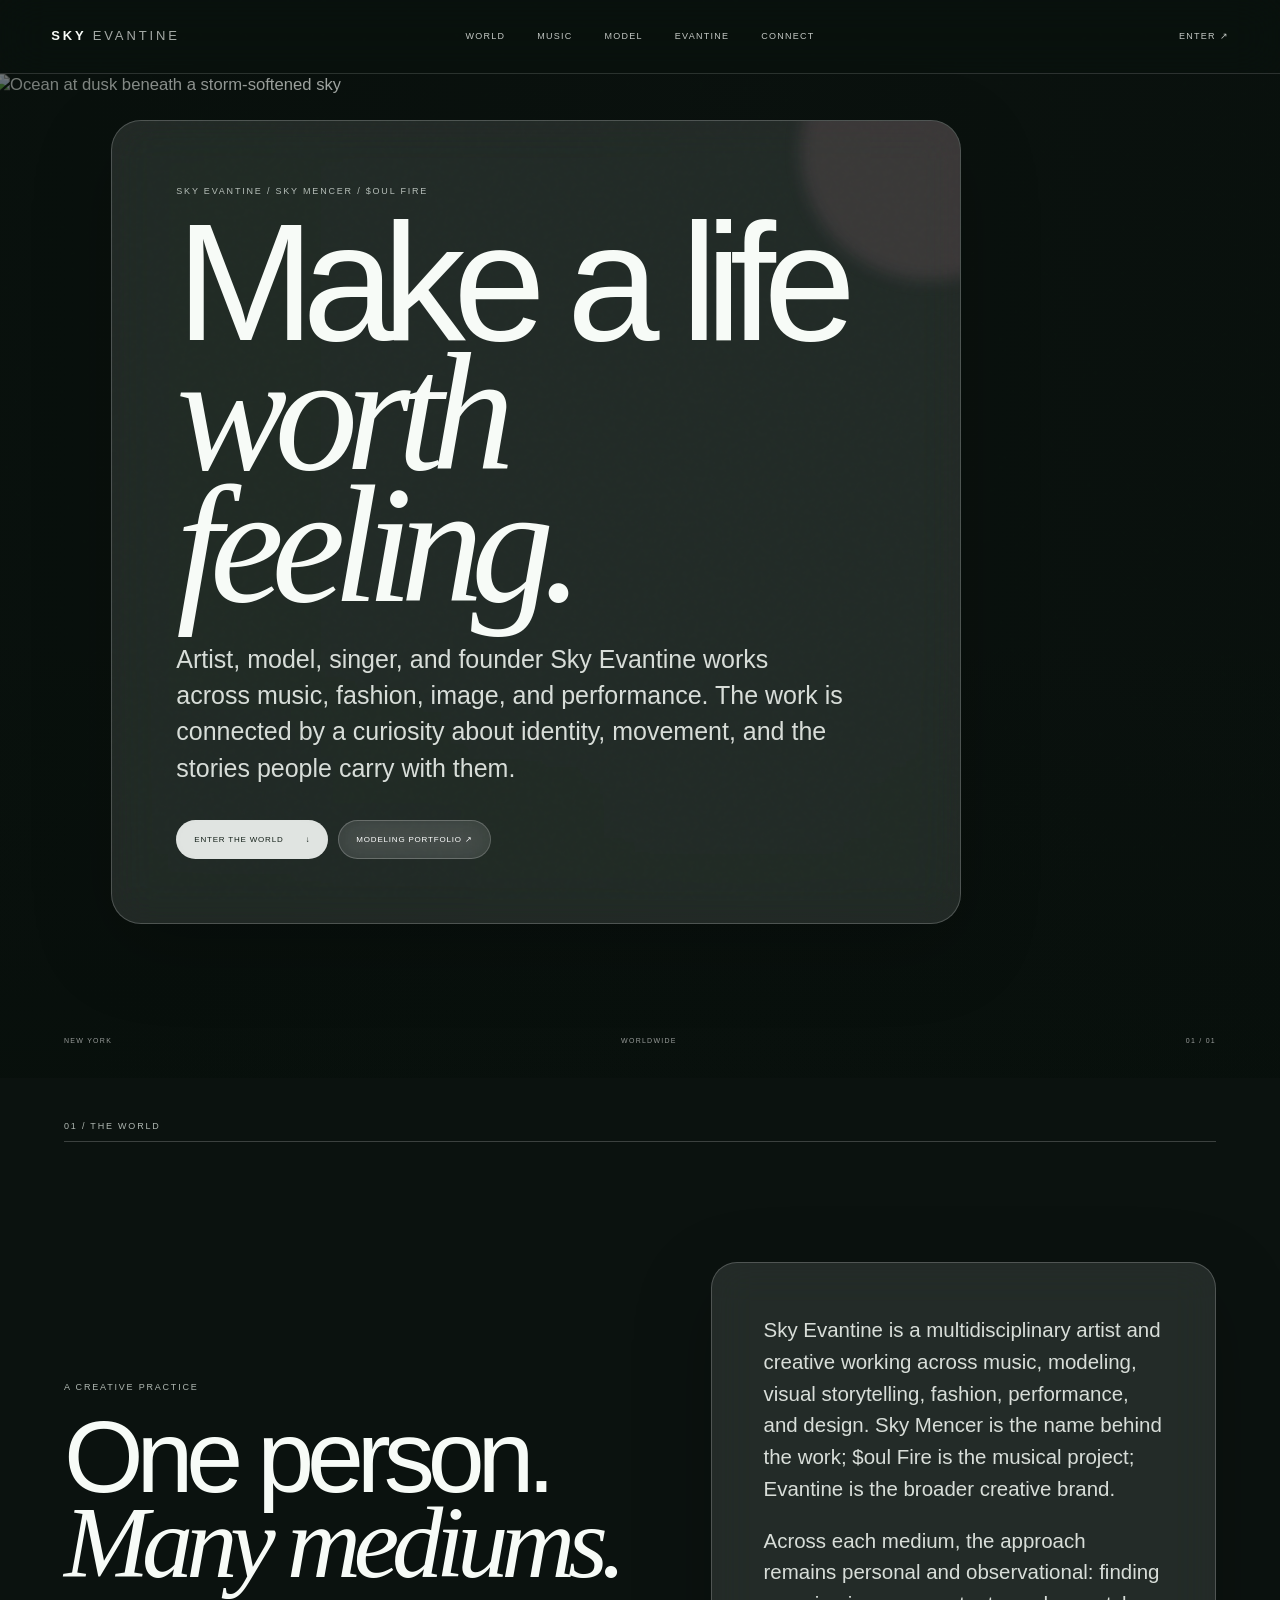
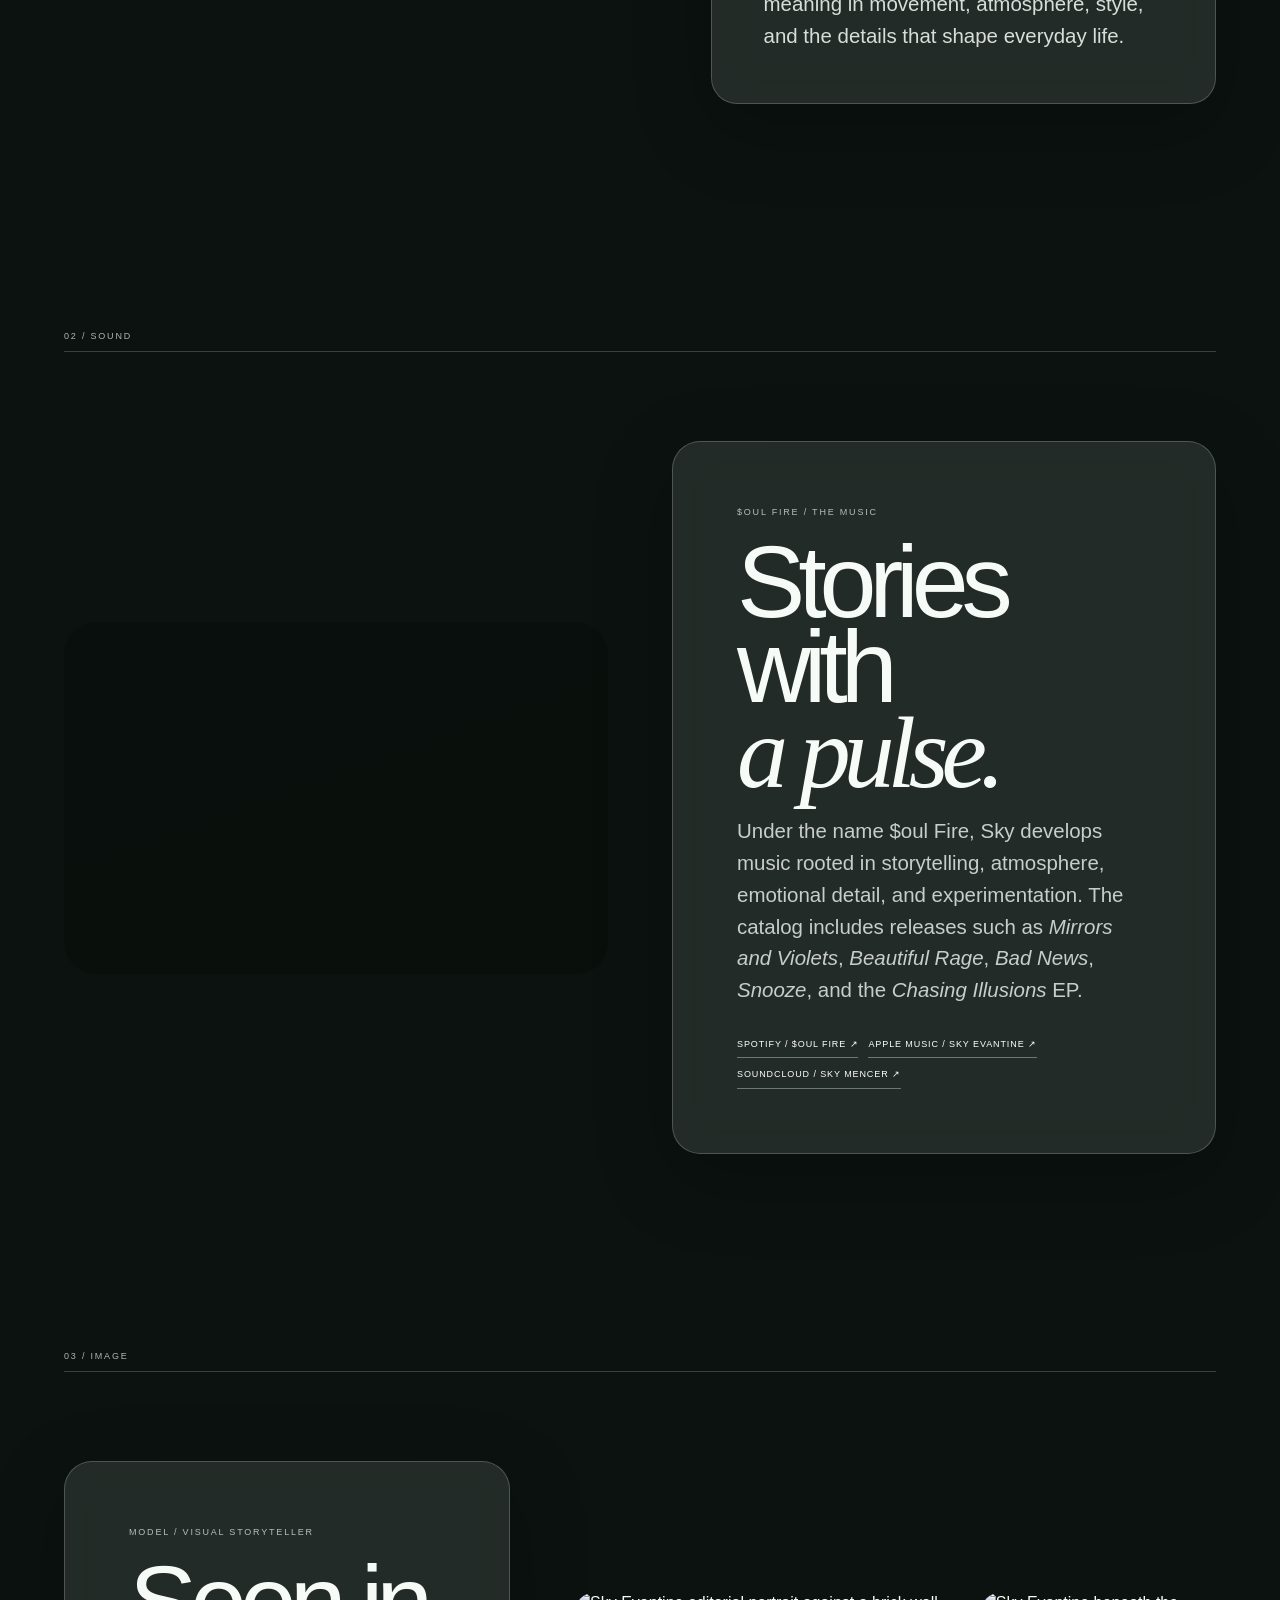
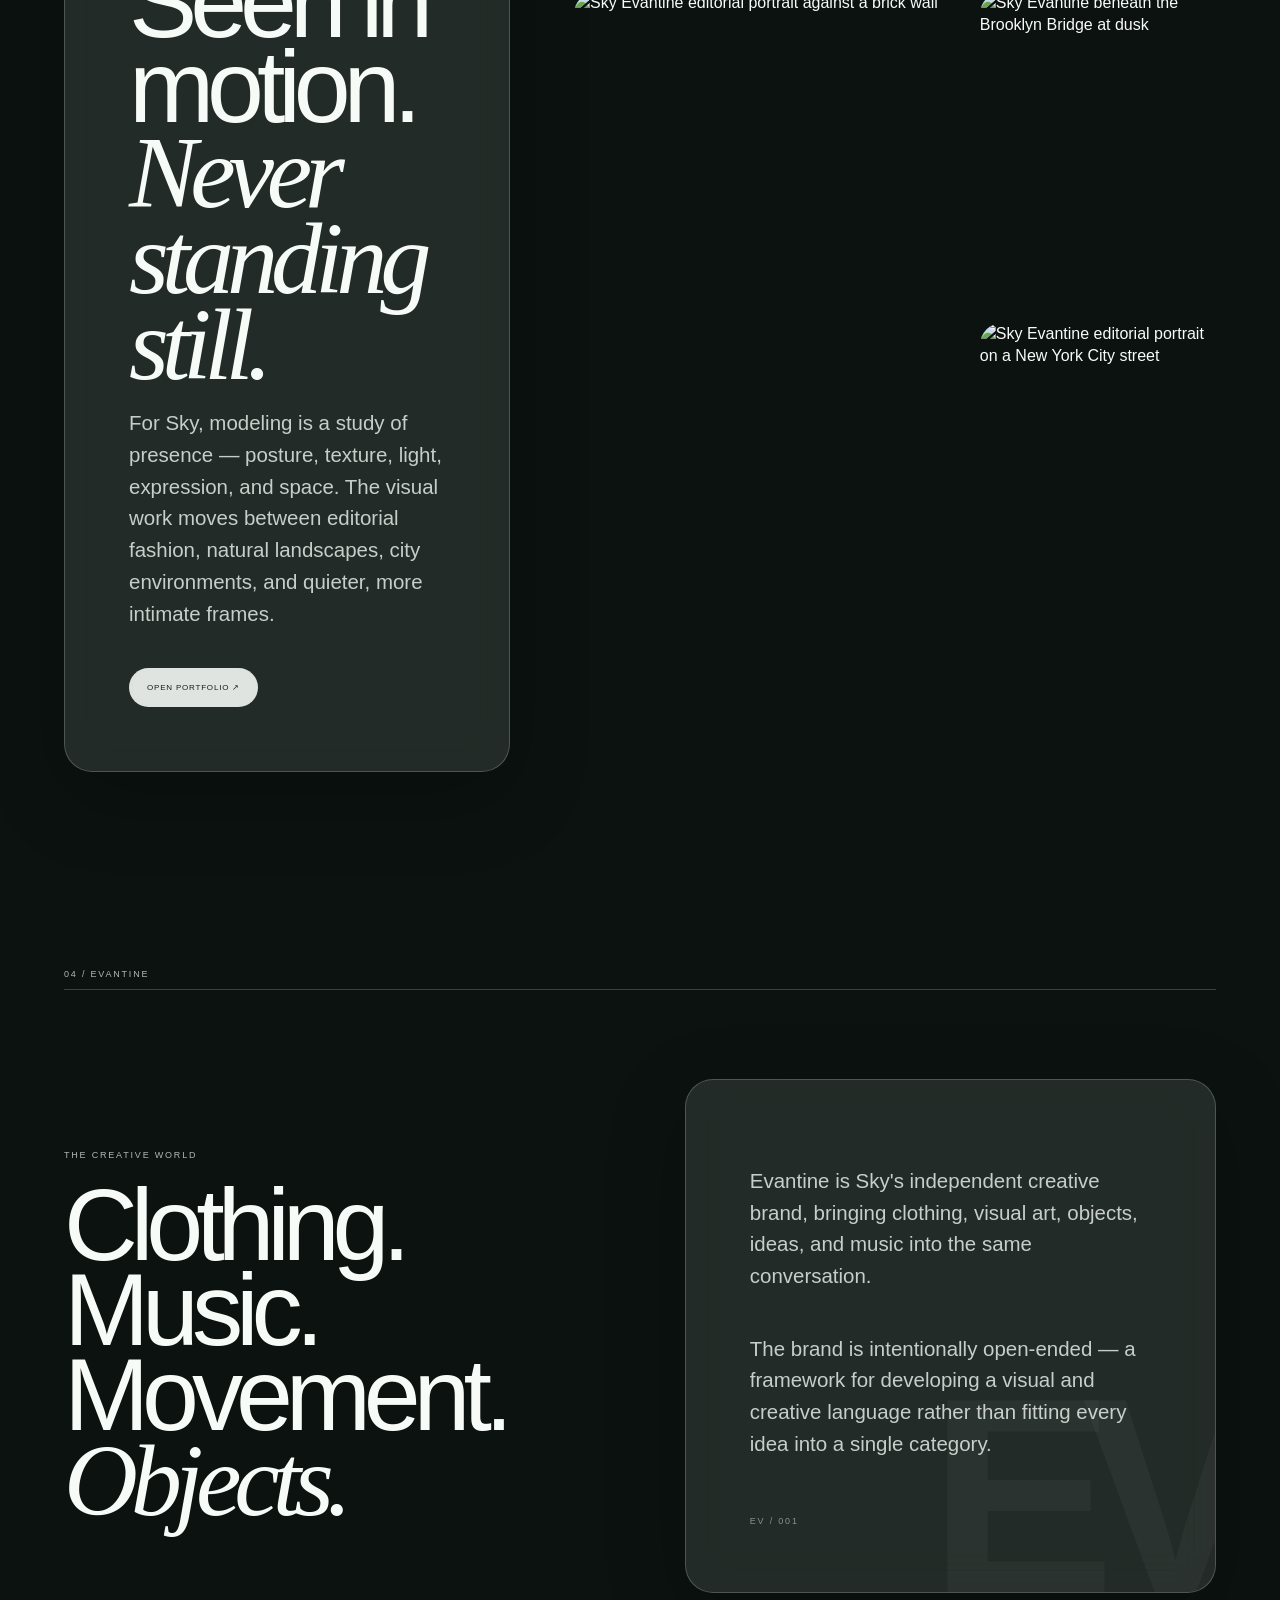
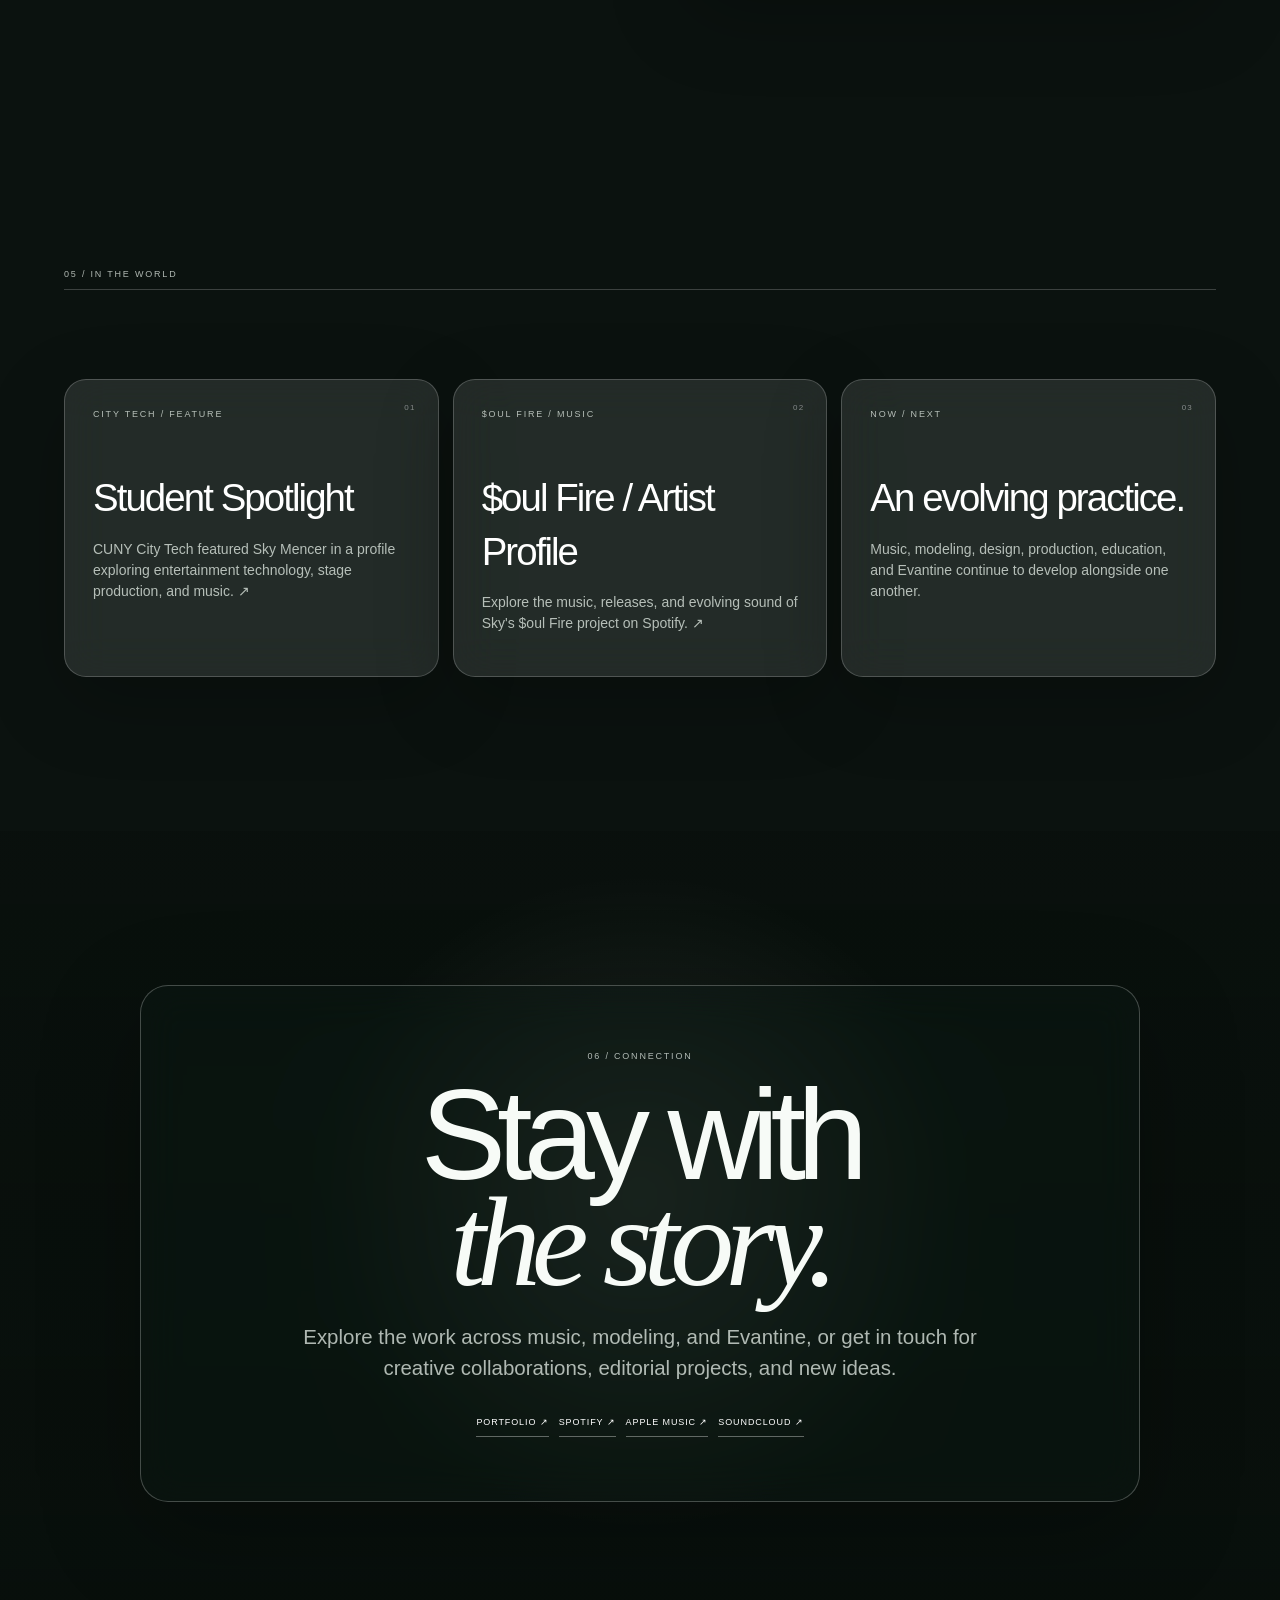
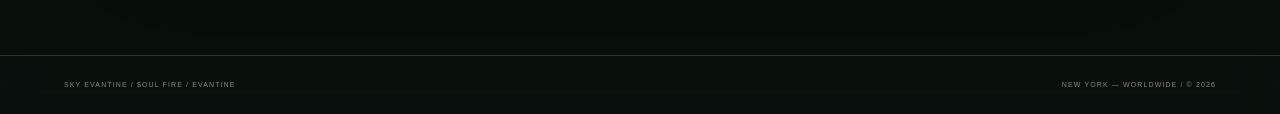
==== commit 6a59a08a: "Replace IMAGE section with Sky Evantine editorial photos" ====
--- a/index.html
+++ b/index.html
@@ -90,9 +90,9 @@
           <a class="glass-button primary" href="https://skyevantine.my.canva.site/" target="_blank" rel="noopener">Open portfolio ↗</a>
         </div>
         <div class="model-images">
-          <img src="https://cdn.shopify.com/s/files/1/0810/8507/1396/files/evantine-editorial-meadow.jpg?v=1789775464" alt="Figure moving through a sunlit meadow" loading="lazy">
-          <img src="https://cdn.shopify.com/s/files/1/0810/8507/1396/files/evantine-editorial-poppies.jpg?v=1789775464" alt="Poppy field editorial landscape" loading="lazy">
-          <img src="https://cdn.shopify.com/s/files/1/0810/8507/1396/files/evantine-editorial-hills.jpg?v=1789775464" alt="Figure in rolling hills at sunset" loading="lazy">
+          <img src="https://cdn.shopify.com/s/files/1/0810/8507/1396/files/sky-evantine-image-01.png?v=1790094289" alt="Sky Evantine editorial portrait against a brick wall" loading="lazy">
+          <img src="https://cdn.shopify.com/s/files/1/0810/8507/1396/files/sky-evantine-image-02.jpg?v=1790094296" alt="Sky Evantine beneath the Brooklyn Bridge at dusk" loading="lazy">
+          <img src="https://cdn.shopify.com/s/files/1/0810/8507/1396/files/sky-evantine-image-03.jpg?v=1790094300" alt="Sky Evantine editorial portrait on a New York City street" loading="lazy">
         </div>
       </div>
     </section>
--- a/style.css
+++ b/style.css
@@ -91,3 +91,8 @@
 @media(prefers-reduced-motion:reduce){
   .connect-section{background-image:linear-gradient(180deg,rgba(7,14,10,.48),rgba(7,14,10,.72)),url("https://cdn.shopify.com/s/files/1/0810/8507/1396/files/evantine-connection-grass-hq.webp?v=1790094045")}
 }
+
+/* SPOTIFY SOUND EMBED */
+.music-embed-art{min-height:352px;background:rgba(0,0,0,.18);display:flex;align-items:center;justify-content:center;padding:0;}
+.music-embed-art iframe{display:block;width:100%;height:352px;border:0;border-radius:12px;position:relative;z-index:3;}
+@media(max-width:520px){.music-embed-art{min-height:352px}.music-embed-art iframe{height:352px}}
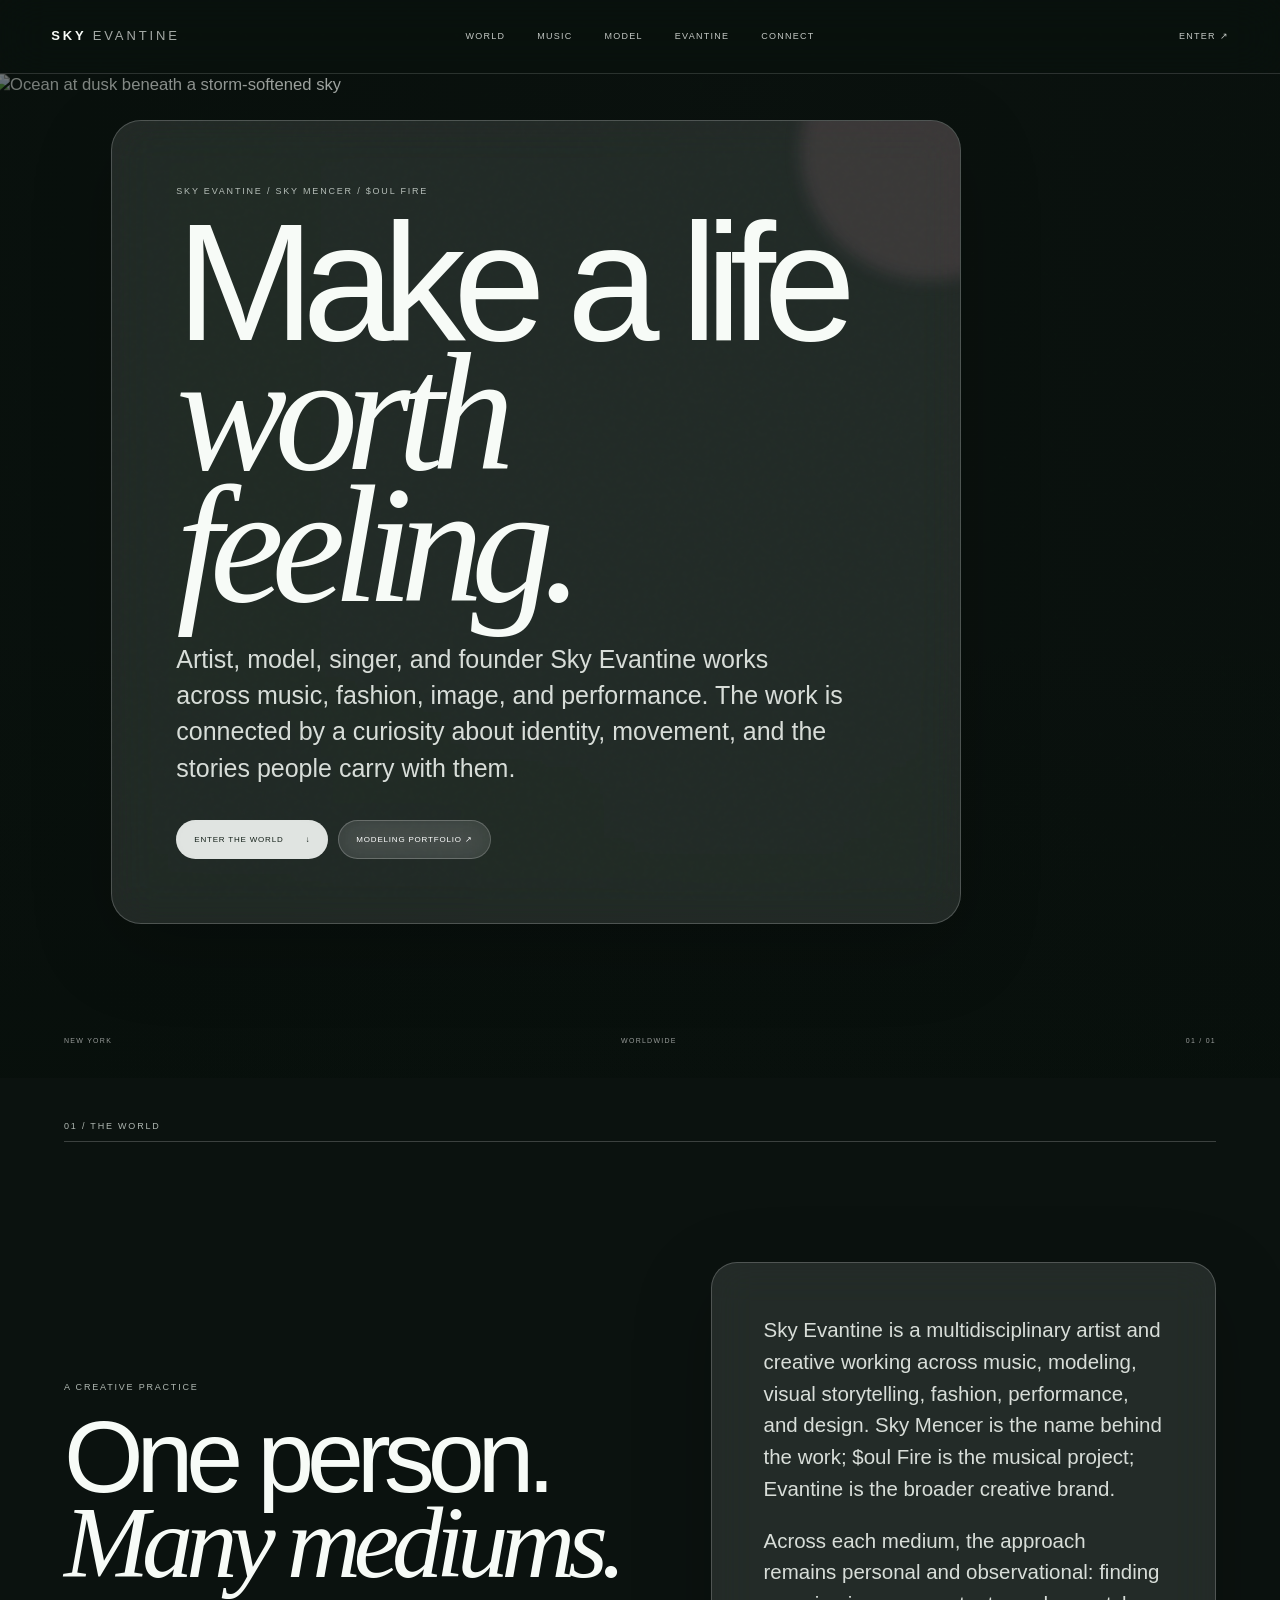
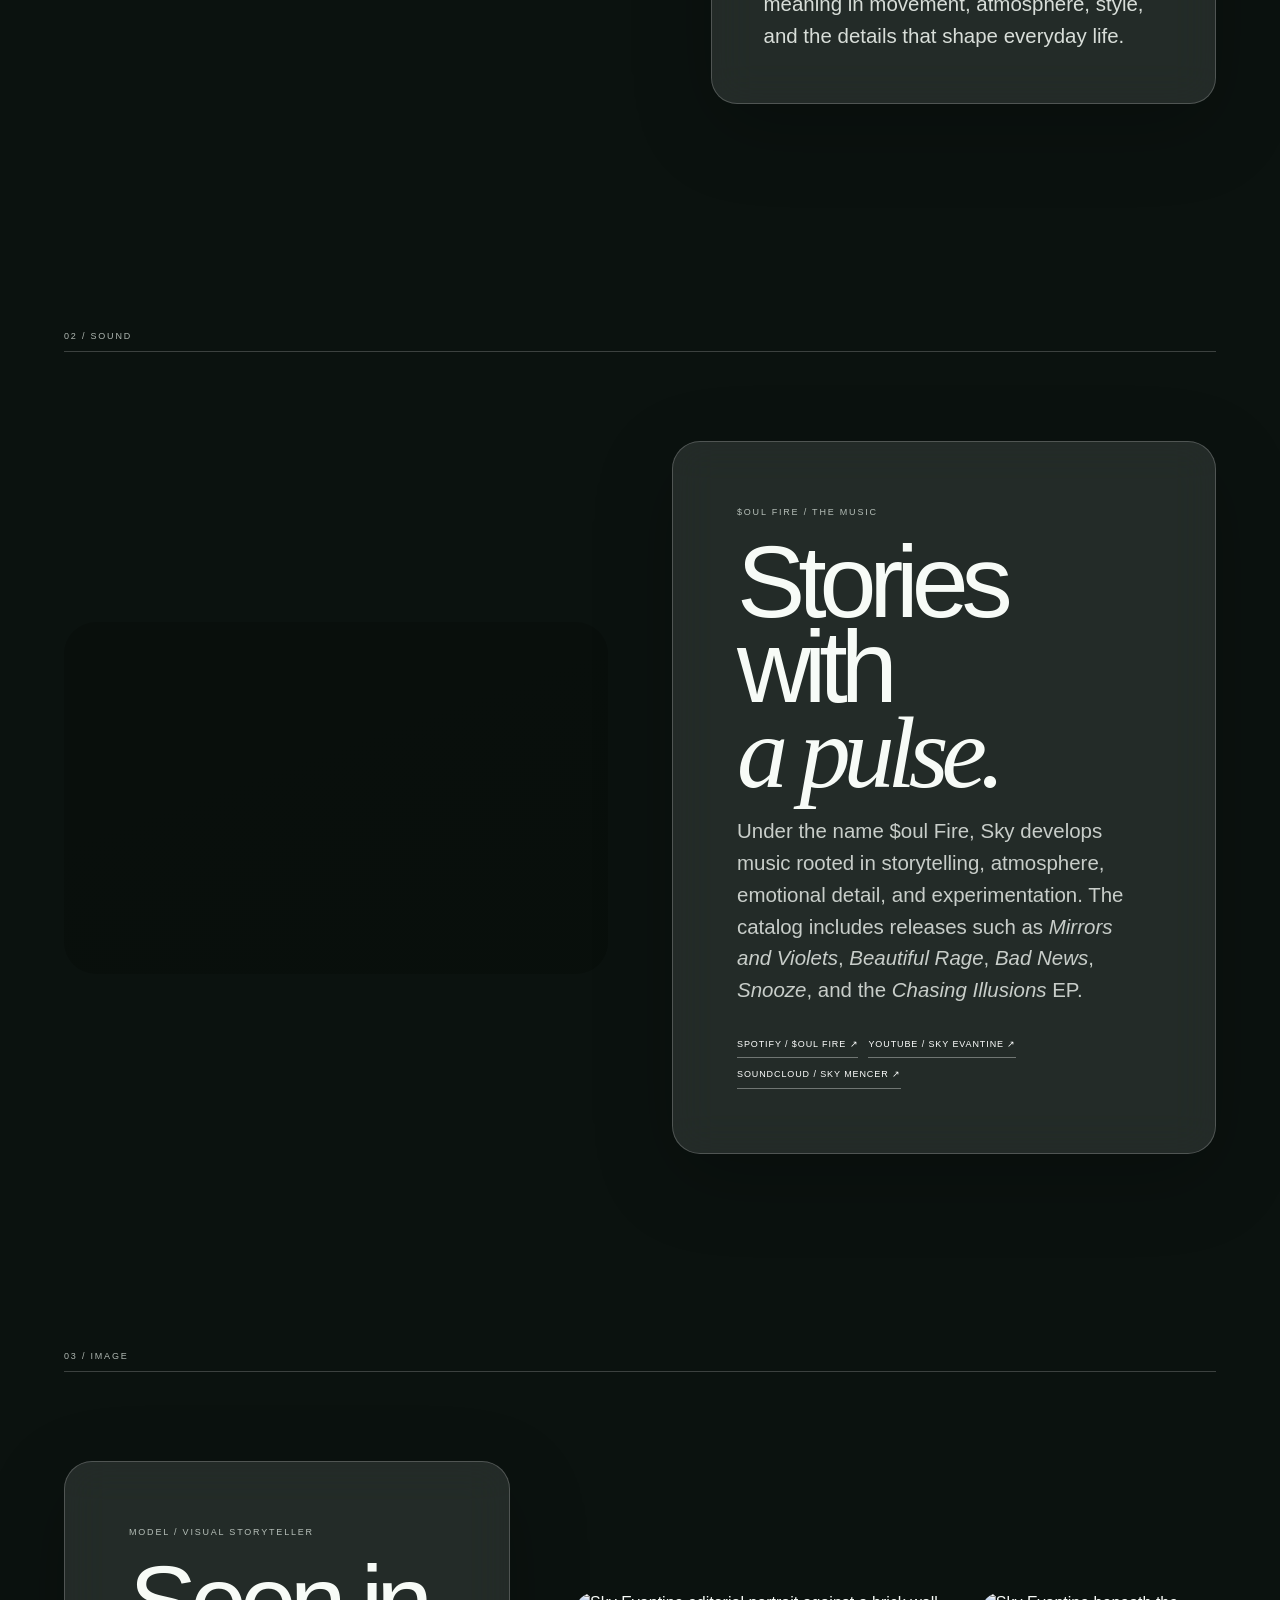
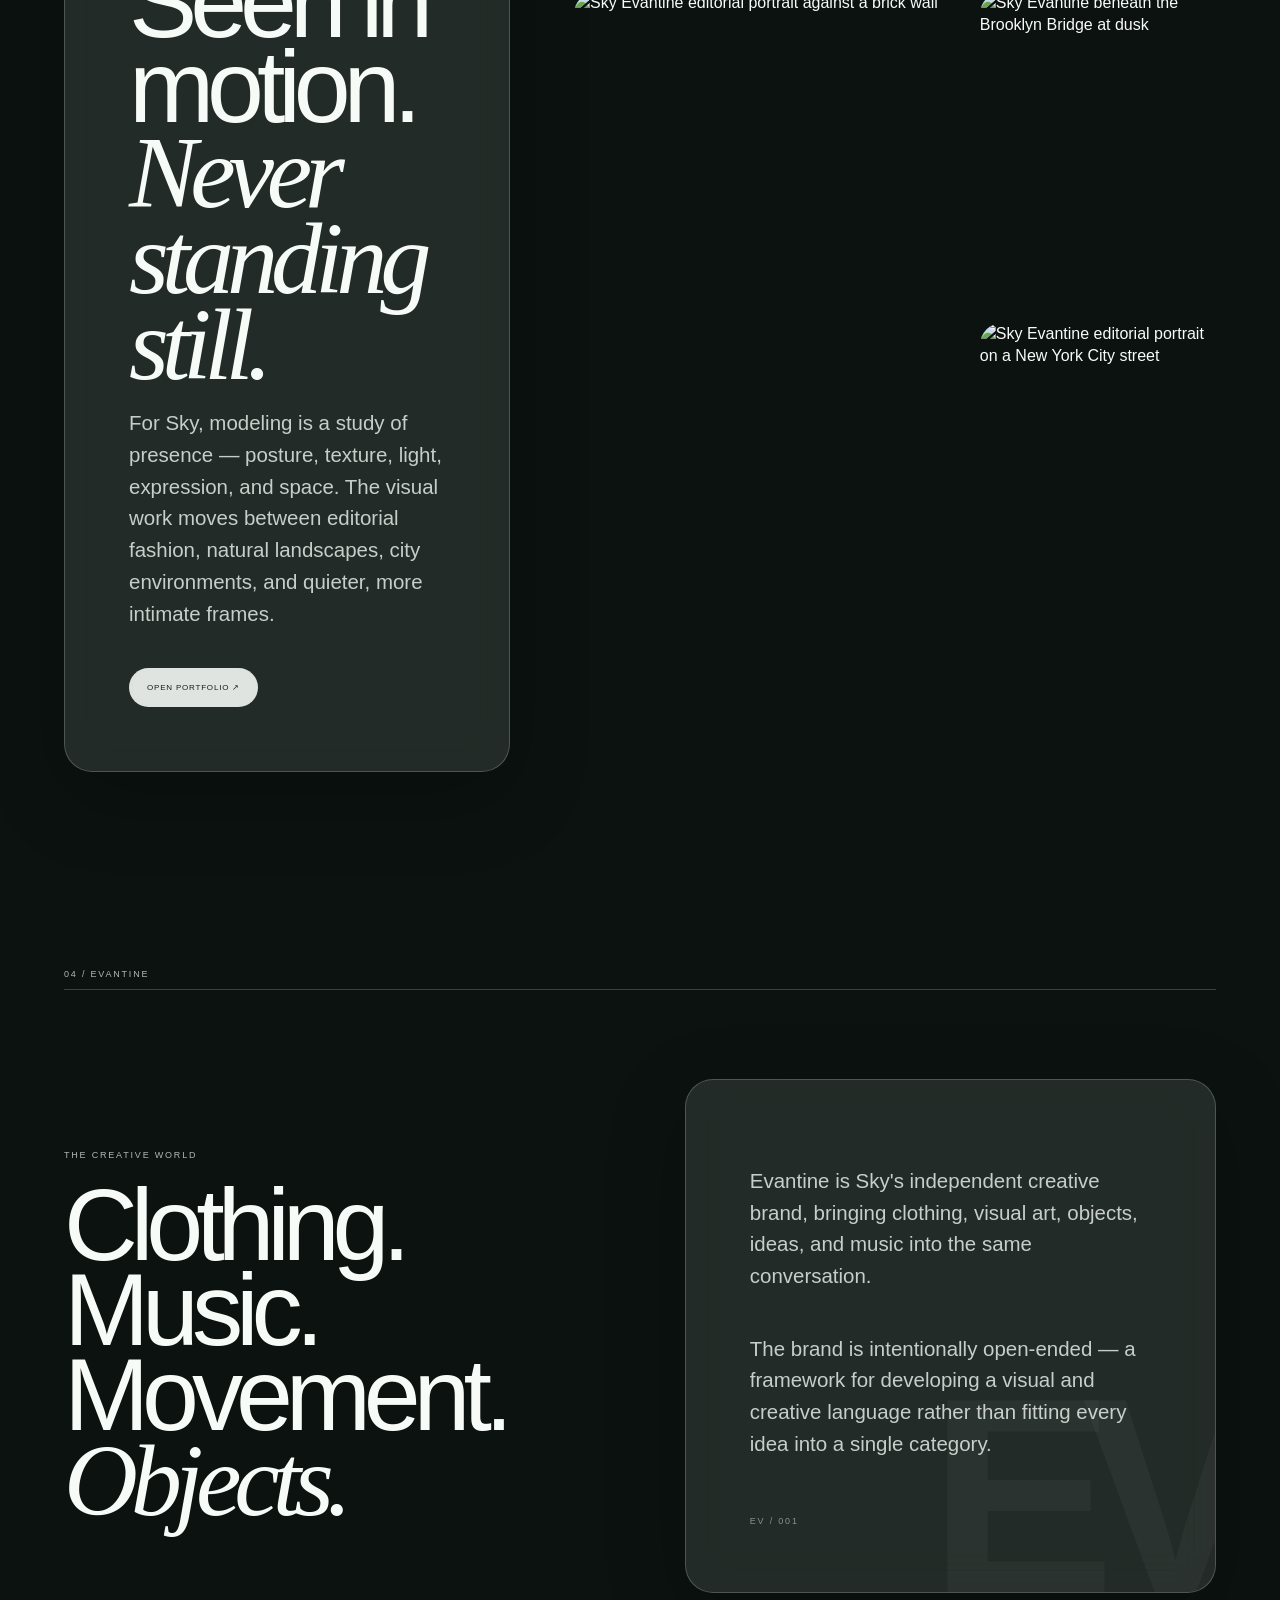
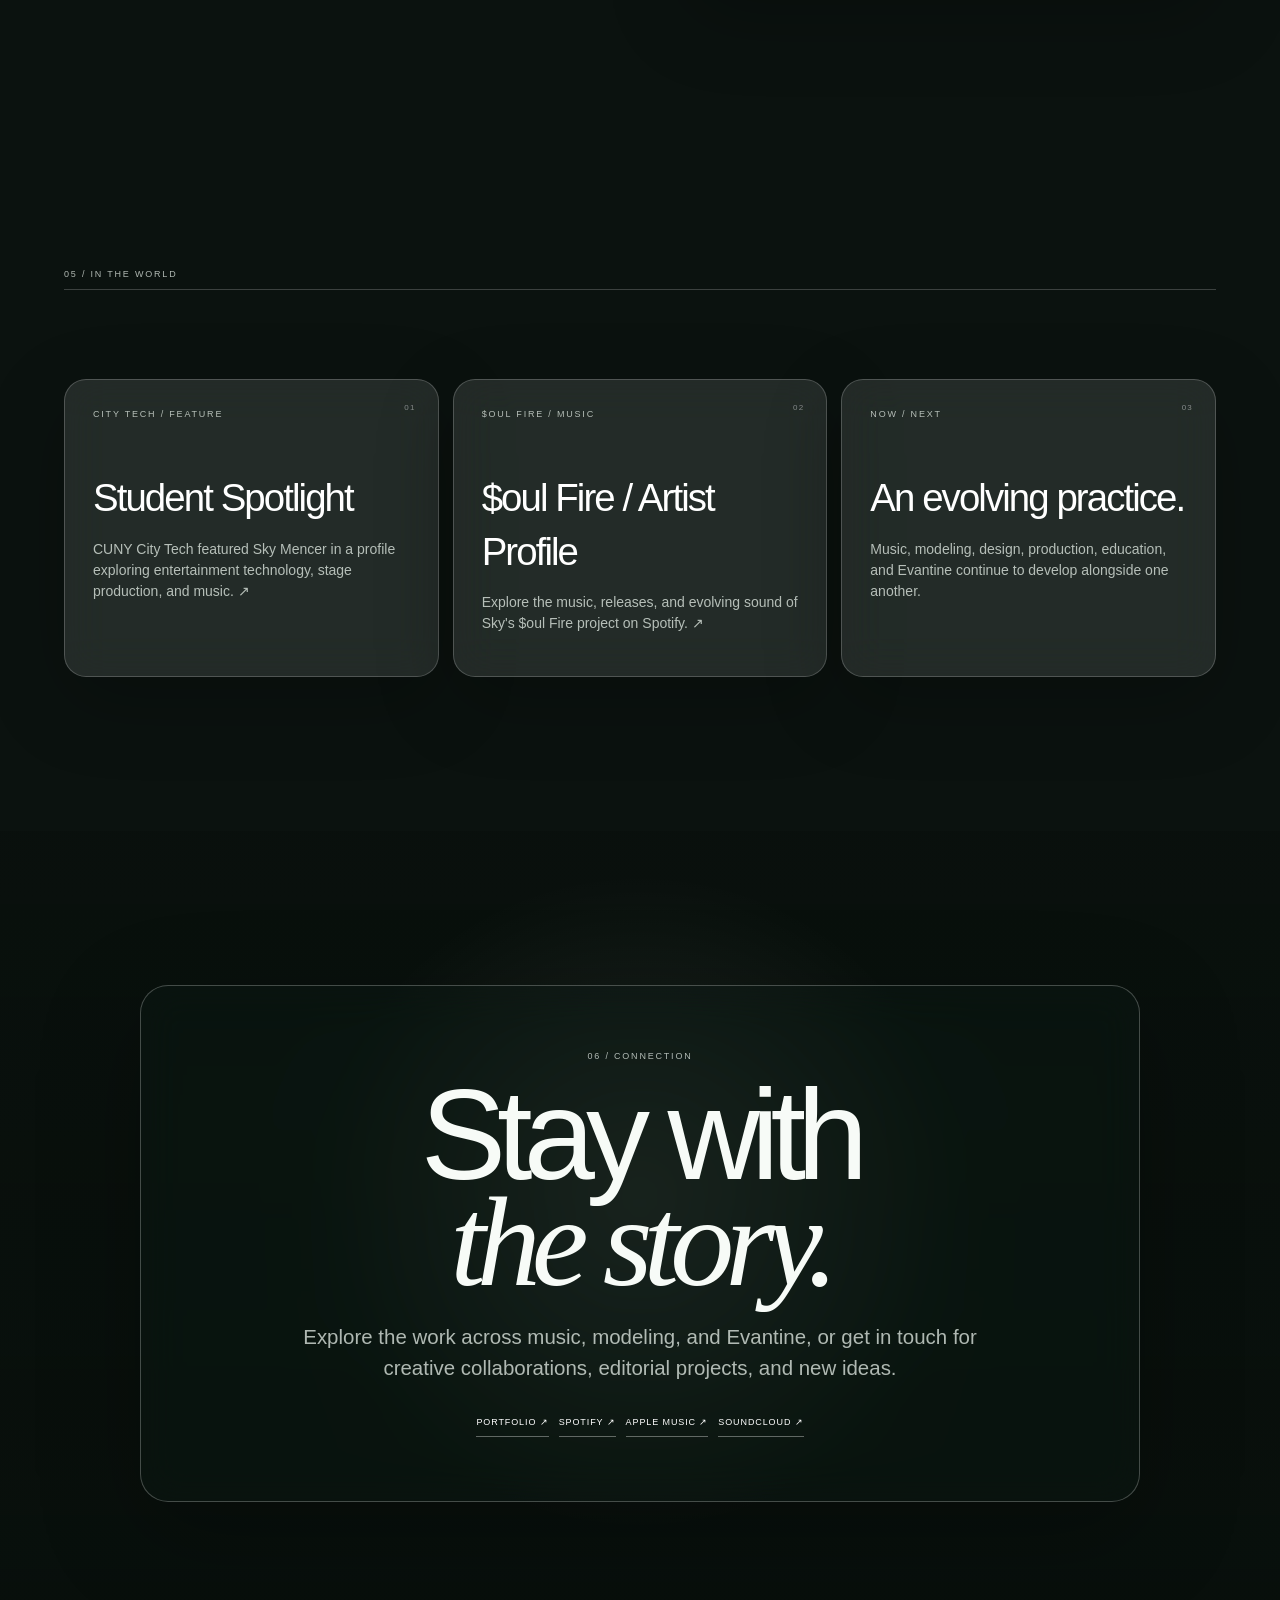
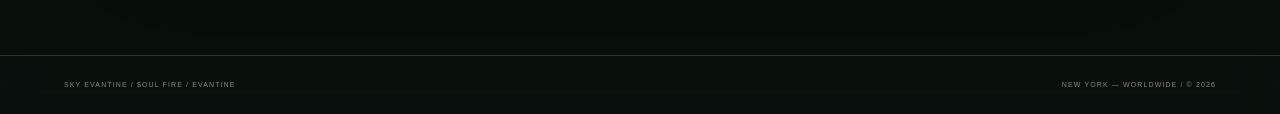
==== commit a149e4a9: "Replace Apple Music link with Sky Evantine YouTube" ====
--- a/index.html
+++ b/index.html
@@ -73,7 +73,7 @@
           <p>Under the name $oul Fire, Sky develops music rooted in storytelling, atmosphere, emotional detail, and experimentation. The catalog includes releases such as <em>Mirrors and Violets</em>, <em>Beautiful Rage</em>, <em>Bad News</em>, <em>Snooze</em>, and the <em>Chasing Illusions</em> EP.</p>
           <div class="link-row">
             <a href="https://open.spotify.com/artist/7zW1KRMIziaognf7wtnP2w?si=AuC8FCtQQD-8lWgWMvdzNA" target="_blank" rel="noopener">Spotify / $oul Fire ↗</a>
-            <a href="https://music.apple.com/us/artist/sky-evantine/1832421321" target="_blank" rel="noopener">Apple Music / Sky Evantine ↗</a>
+            <a href="https://www.youtube.com/@SkyEvantine" target="_blank" rel="noopener">YouTube / Sky Evantine ↗</a>
             <a href="https://soundcloud.com/dyezan-mencer/snooze" target="_blank" rel="noopener">SoundCloud / Sky Mencer ↗</a>
           </div>
         </div>
@@ -144,7 +144,7 @@
         <div class="connect-links">
           <a href="https://skyevantine.my.canva.site/" target="_blank" rel="noopener">Portfolio ↗</a>
           <a href="https://open.spotify.com/artist/7zW1KRMIziaognf7wtnP2w?si=AuC8FCtQQD-8lWgWMvdzNA" target="_blank" rel="noopener">Spotify ↗</a>
-          <a href="https://music.apple.com/us/artist/sky-evantine/1832421321" target="_blank" rel="noopener">Apple Music ↗</a>
+          <a href="https://www.youtube.com/@SkyEvantine" target="_blank" rel="noopener">Apple Music ↗</a>
           <a href="https://soundcloud.com/dyezan-mencer/snooze" target="_blank" rel="noopener">SoundCloud ↗</a>
         </div>
       </div>
@@ -169,7 +169,7 @@
         "jobTitle":["Artist","Model","Singer","Creative","Founder"],
         "sameAs":[
           "https://open.spotify.com/artist/7zW1KRMIziaognf7wtnP2w",
-          "https://music.apple.com/us/artist/sky-evantine/1832421321",
+          "https://www.youtube.com/@SkyEvantine",
           "https://skyevantine.my.canva.site/",
           "https://soundcloud.com/dyezan-mencer/snooze"
         ]
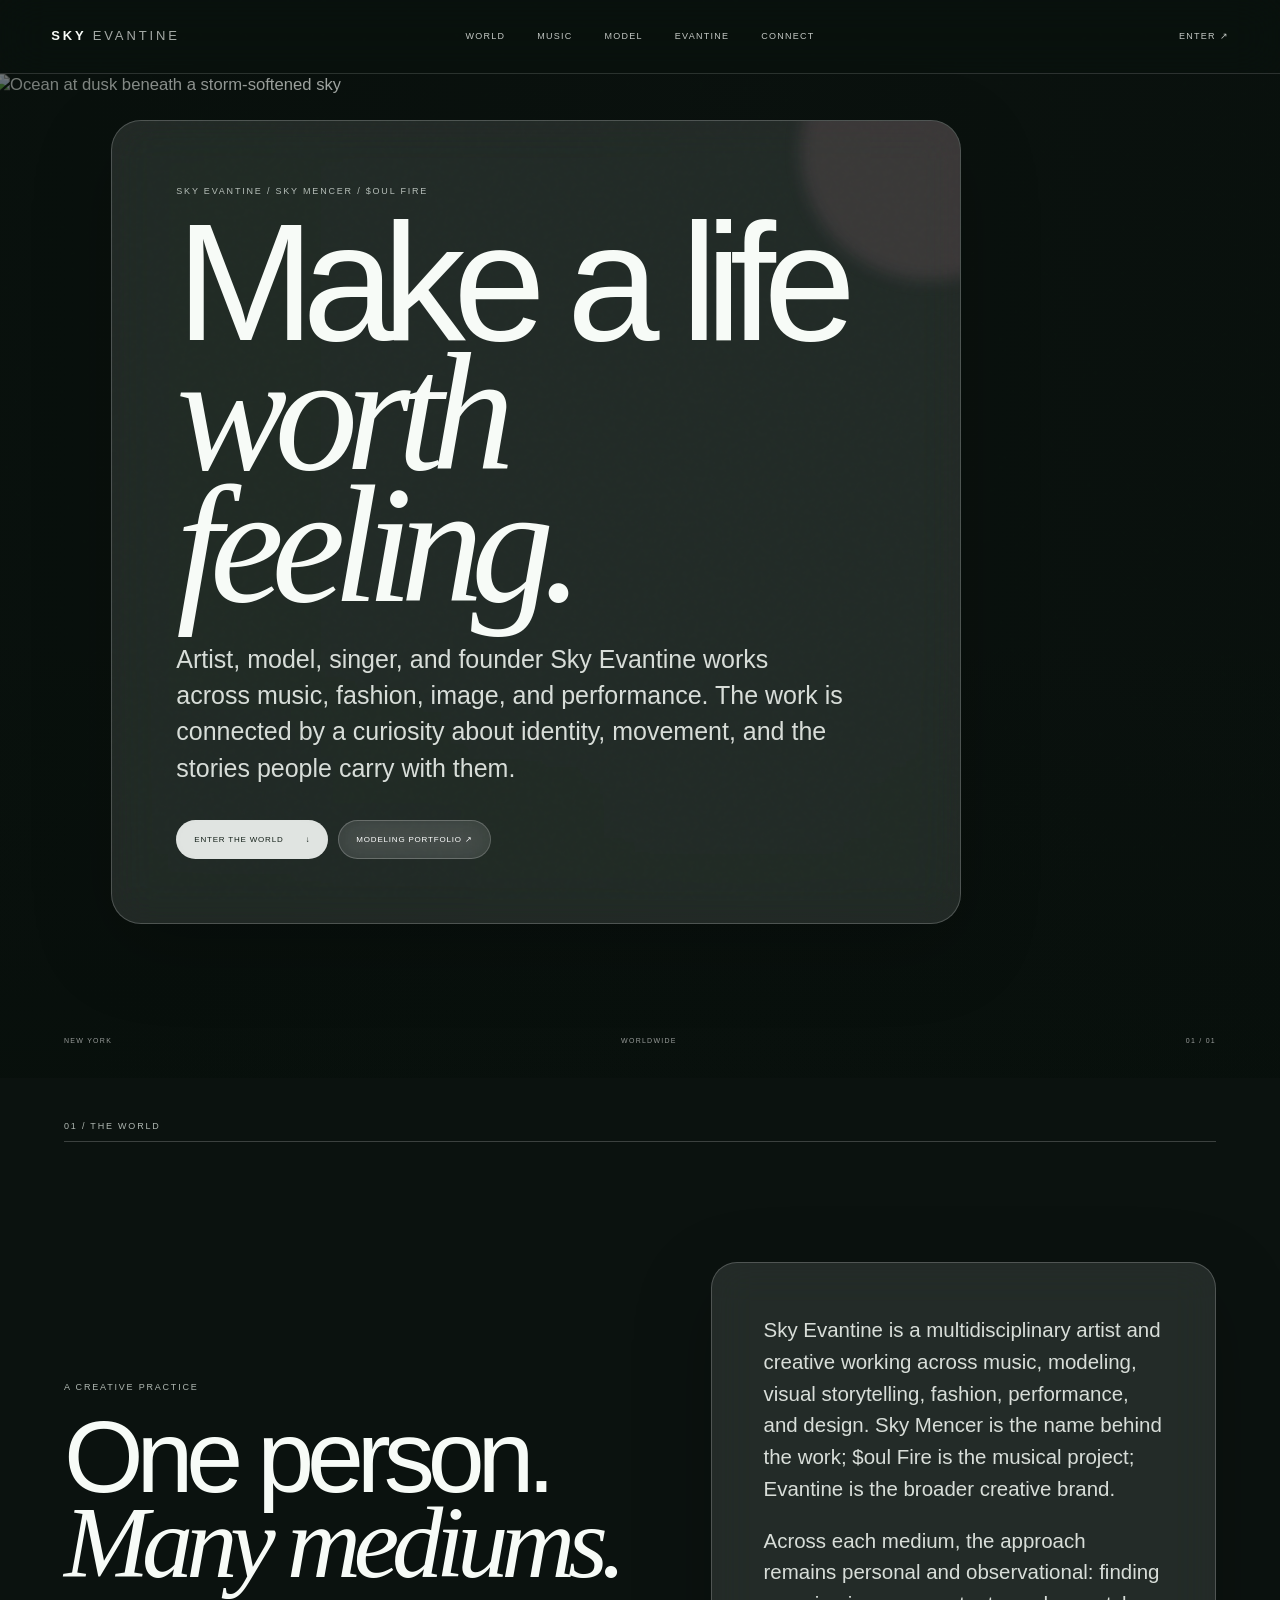
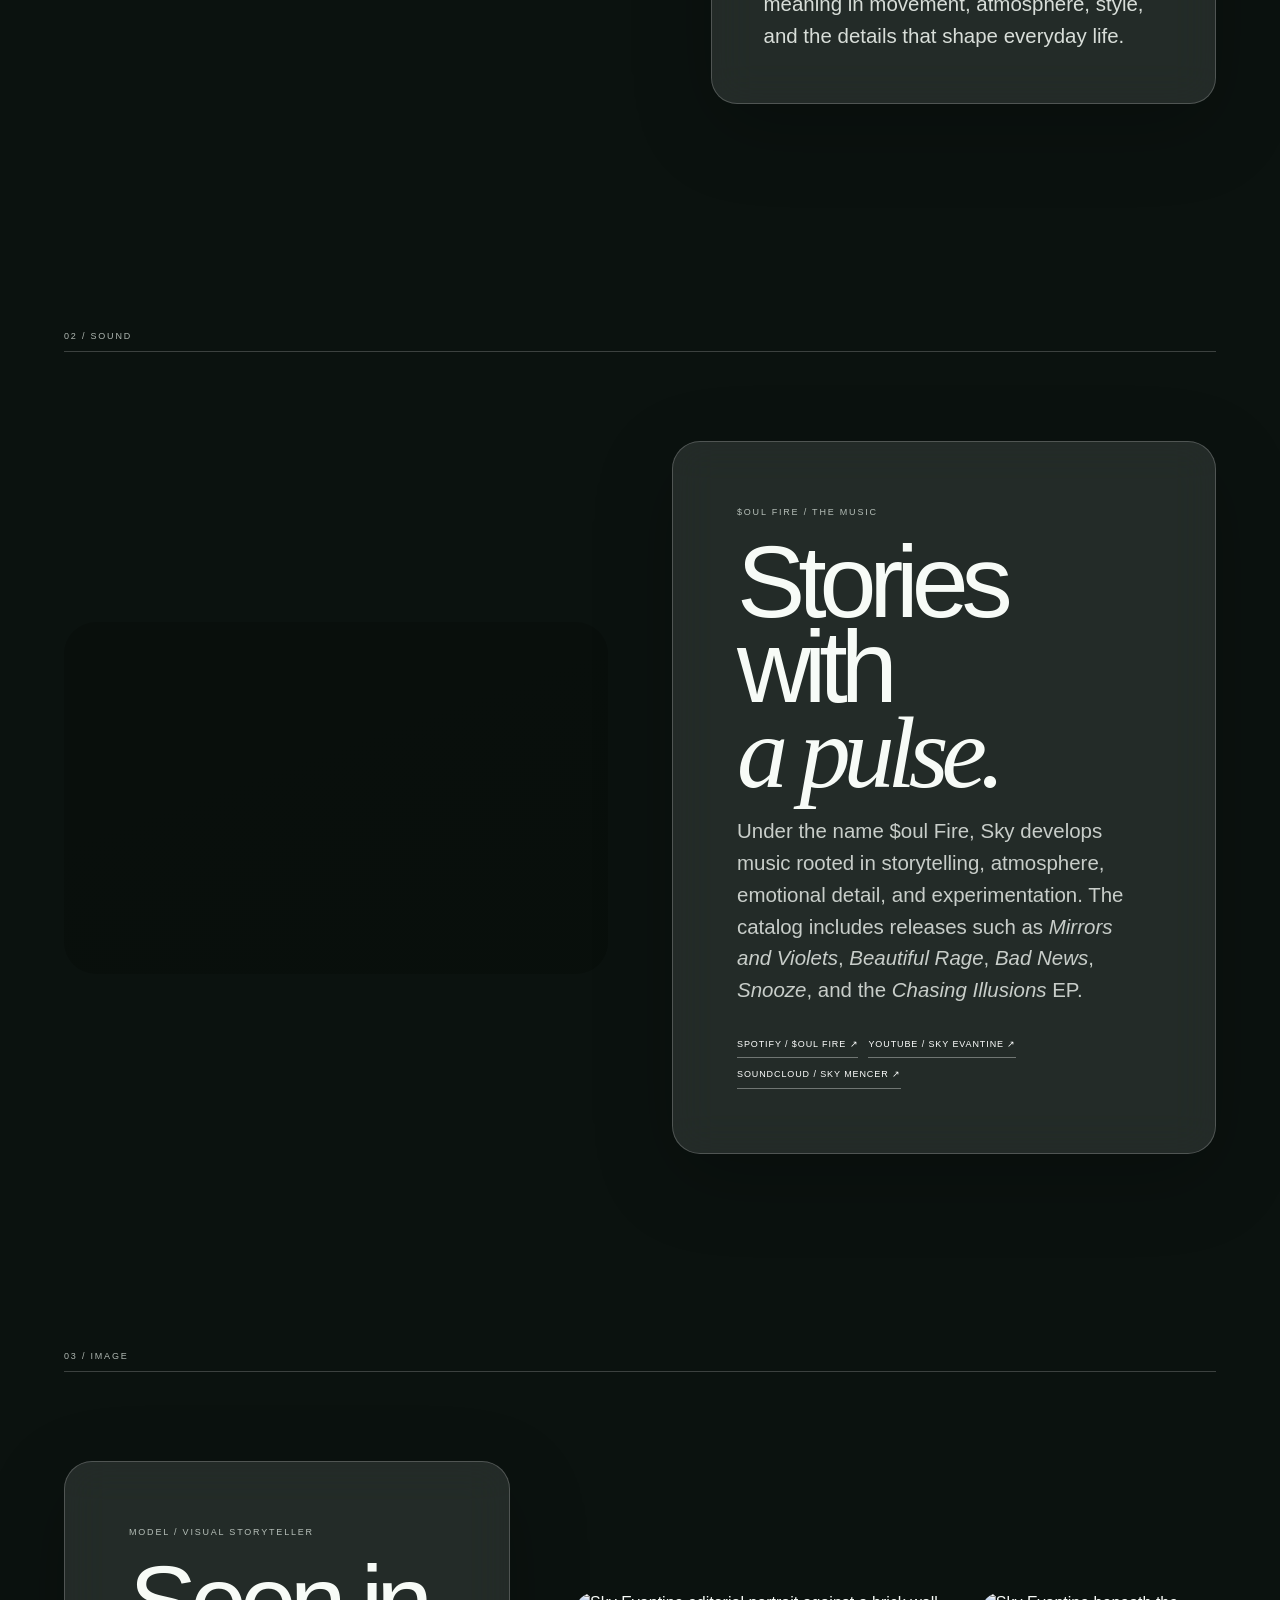
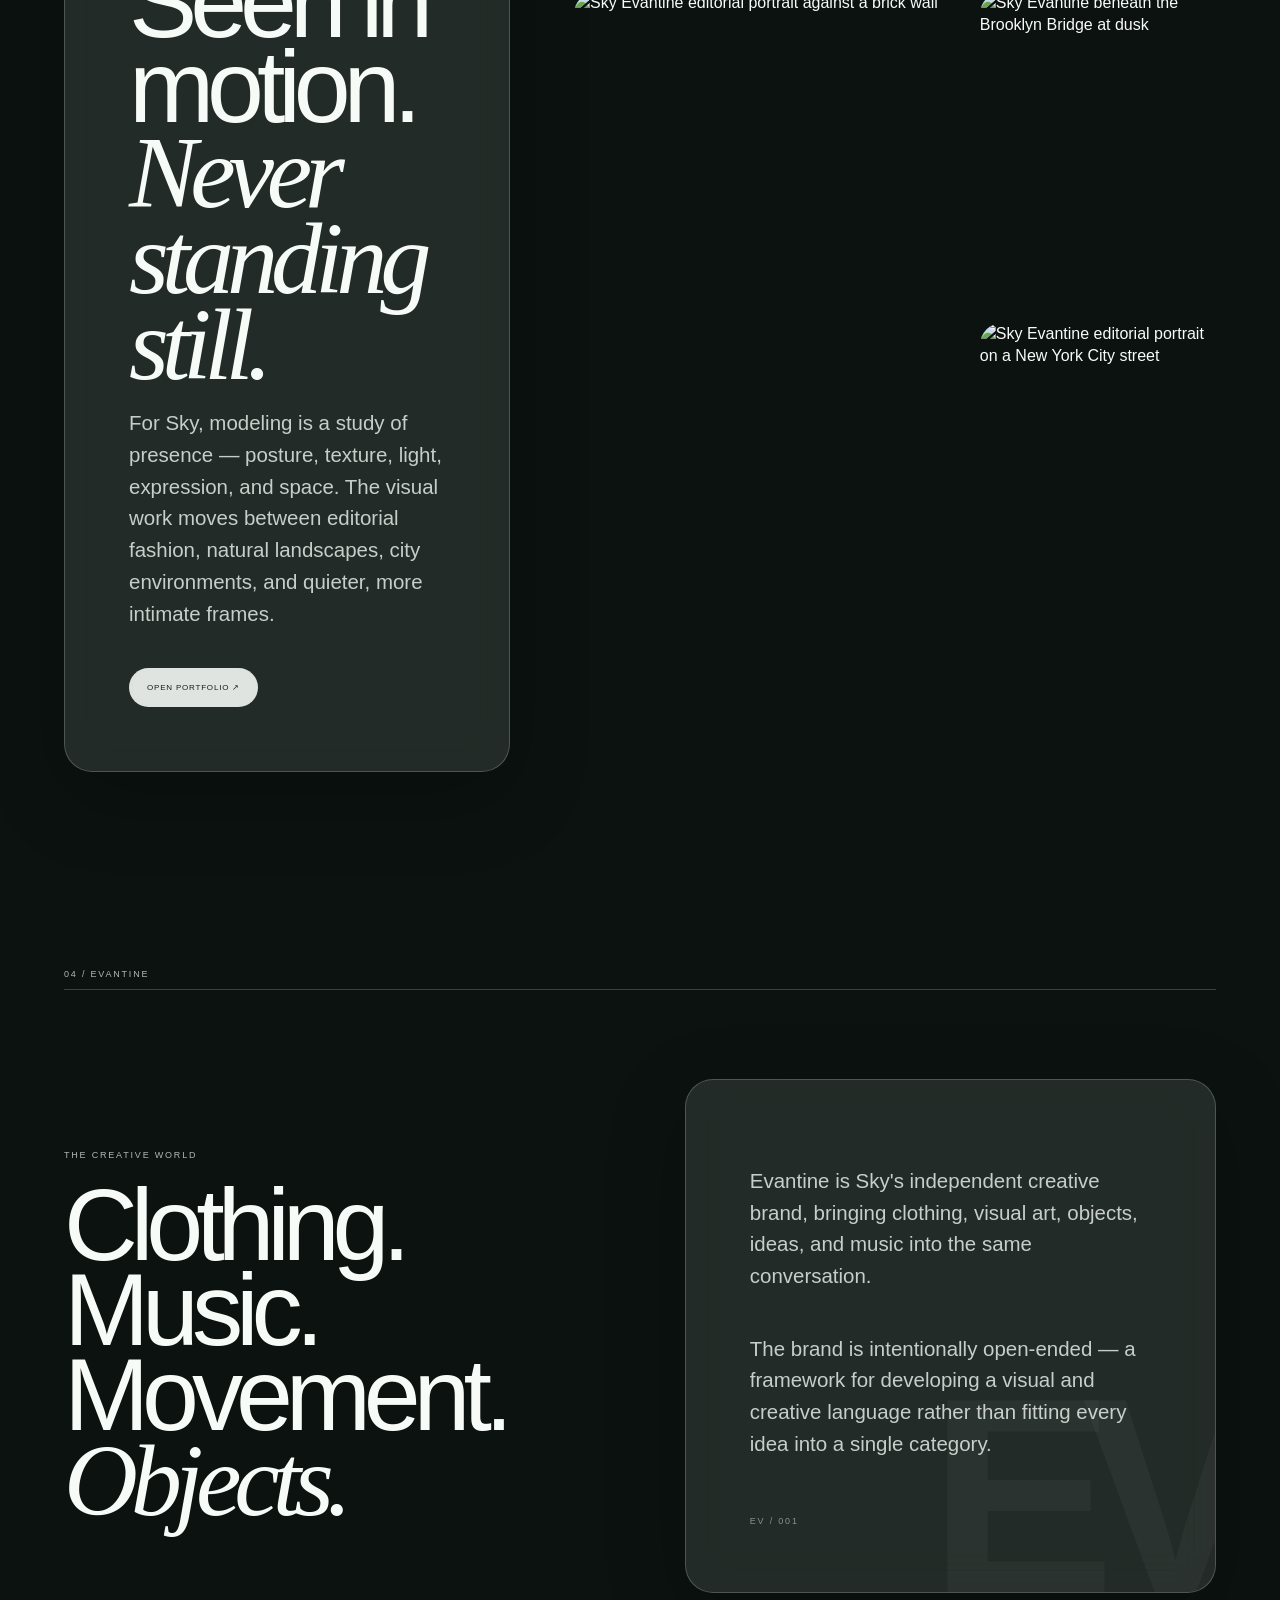
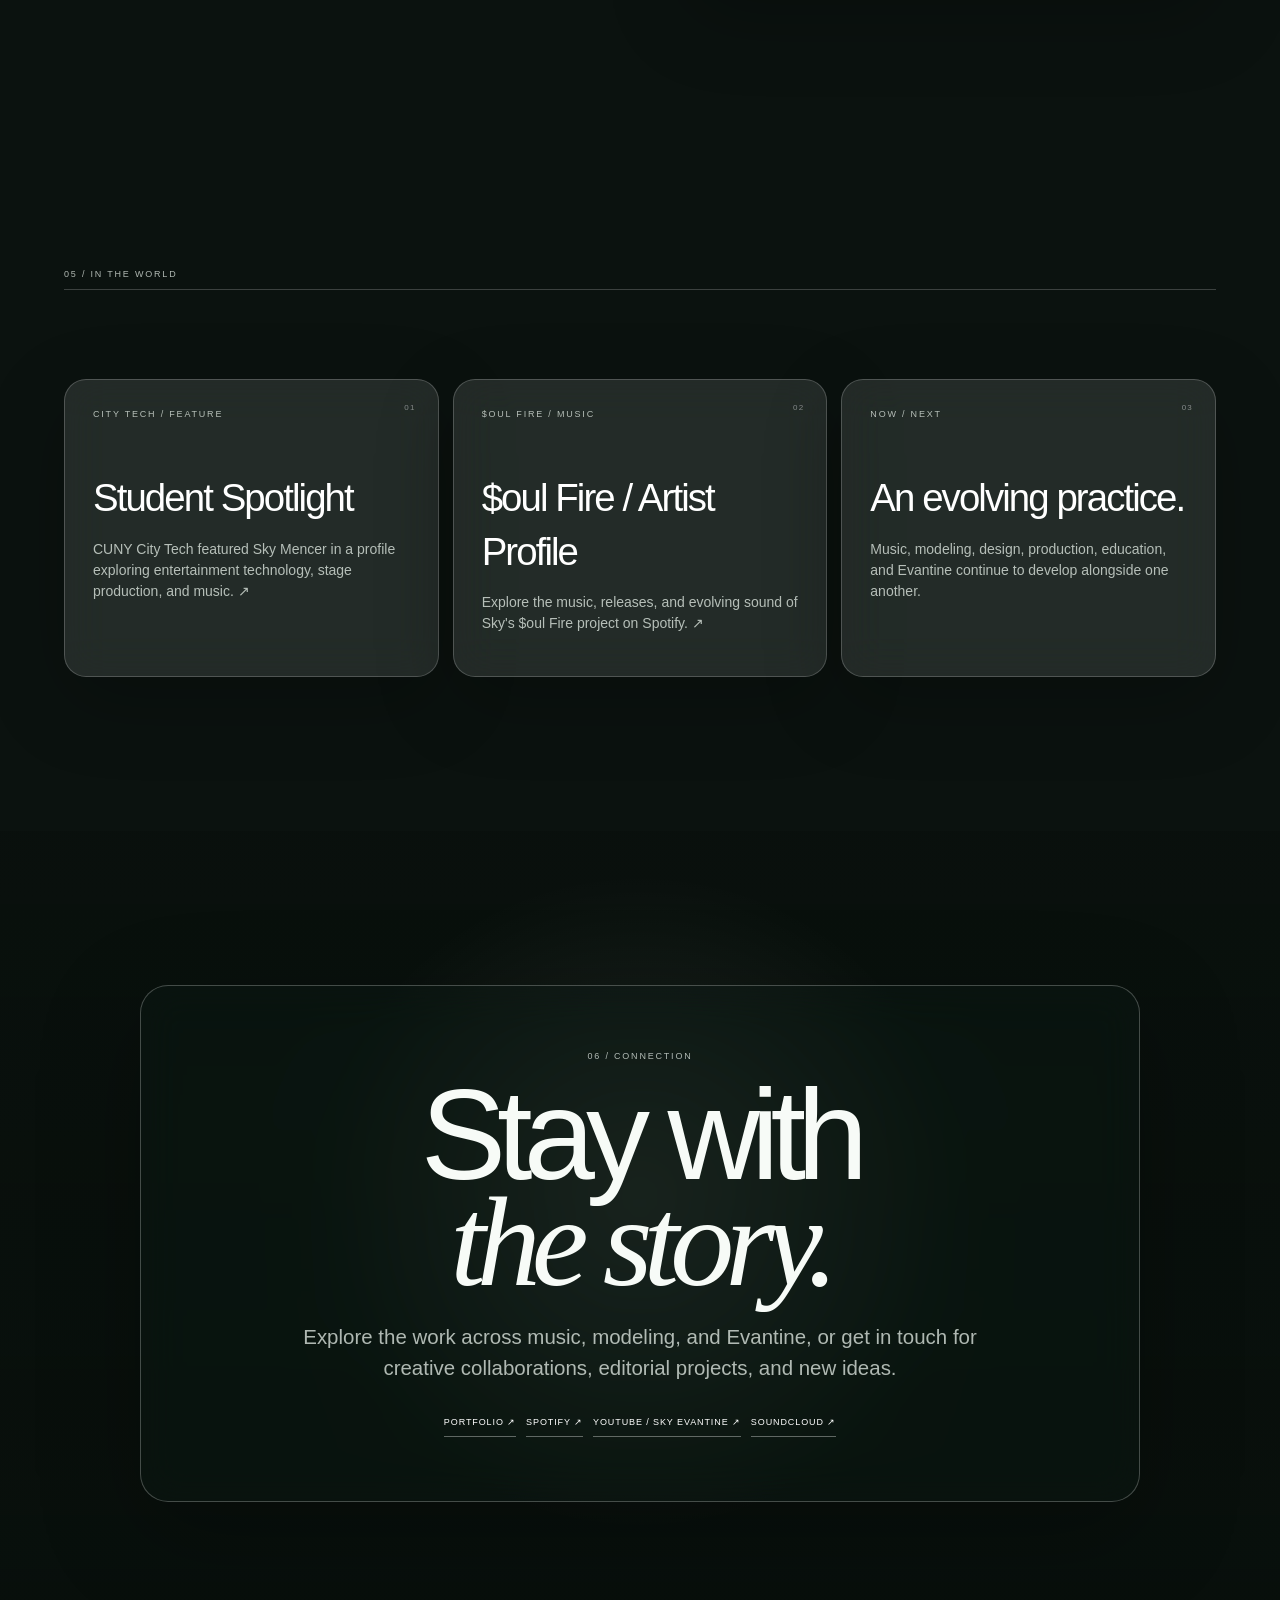
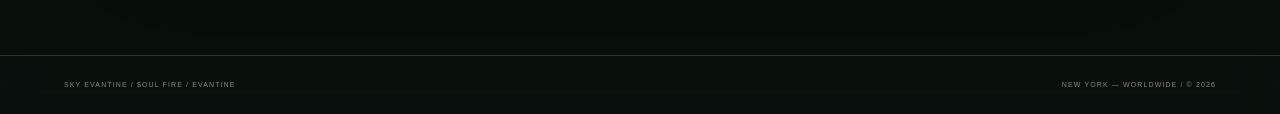
==== commit 2ce311d4: "Correct YouTube link label on homepage" ====
--- a/index.html
+++ b/index.html
@@ -144,7 +144,7 @@
         <div class="connect-links">
           <a href="https://skyevantine.my.canva.site/" target="_blank" rel="noopener">Portfolio ↗</a>
           <a href="https://open.spotify.com/artist/7zW1KRMIziaognf7wtnP2w?si=AuC8FCtQQD-8lWgWMvdzNA" target="_blank" rel="noopener">Spotify ↗</a>
-          <a href="https://www.youtube.com/@SkyEvantine" target="_blank" rel="noopener">Apple Music ↗</a>
+          <a href="https://www.youtube.com/@SkyEvantine" target="_blank" rel="noopener">YouTube / Sky Evantine ↗</a>
           <a href="https://soundcloud.com/dyezan-mencer/snooze" target="_blank" rel="noopener">SoundCloud ↗</a>
         </div>
       </div>
@@ -190,5 +190,6 @@
     ]
   }
   </script>
+  <script src="script.js"></script>
 </body>
 </html>
--- a/style.css
+++ b/style.css
@@ -96,3 +96,45 @@
 .music-embed-art{min-height:352px;background:rgba(0,0,0,.18);display:flex;align-items:center;justify-content:center;padding:0;}
 .music-embed-art iframe{display:block;width:100%;height:352px;border:0;border-radius:12px;position:relative;z-index:3;}
 @media(max-width:520px){.music-embed-art{min-height:352px}.music-embed-art iframe{height:352px}}
+
+
+/* MUSIC NOTE CURSOR TRAIL */
+.music-note-trail{
+  position:fixed;
+  left:0;top:0;
+  z-index:9999;
+  pointer-events:none;
+  color:rgba(255,255,255,.82);
+  font-family:Georgia,"Times New Roman",serif;
+  font-size:17px;
+  line-height:1;
+  text-shadow:0 2px 12px rgba(0,0,0,.28);
+  transform:translate(-50%,-50%) rotate(var(--note-rotate));
+  animation:sky-note-float .9s cubic-bezier(.2,.65,.25,1) forwards;
+  animation-delay:var(--note-delay);
+  will-change:transform,opacity;
+}
+@keyframes sky-note-float{
+  0%{opacity:0;transform:translate(-50%,-35%) scale(.65) rotate(var(--note-rotate))}
+  18%{opacity:.88}
+  100%{opacity:0;transform:translate(calc(-50% + var(--note-drift)),calc(-50% - 34px)) scale(1.12) rotate(calc(var(--note-rotate) + 14deg))}
+}
+@media(max-width:850px){.music-note-trail{display:none}}
+
+
+/* WHITE POINTER GLOW */
+.sky-pointer-glow{
+  position:fixed;
+  left:0;top:0;
+  width:10px;height:10px;
+  margin:-5px 0 0 -5px;
+  border-radius:50%;
+  background:#fff;
+  box-shadow:0 0 8px rgba(255,255,255,.95),0 0 24px rgba(255,255,255,.42);
+  z-index:10000;
+  pointer-events:none;
+  opacity:0;
+  transition:opacity .18s ease,transform .08s linear;
+}
+.sky-pointer-glow.is-visible{opacity:1}
+@media(max-width:850px){.sky-pointer-glow{display:none}}
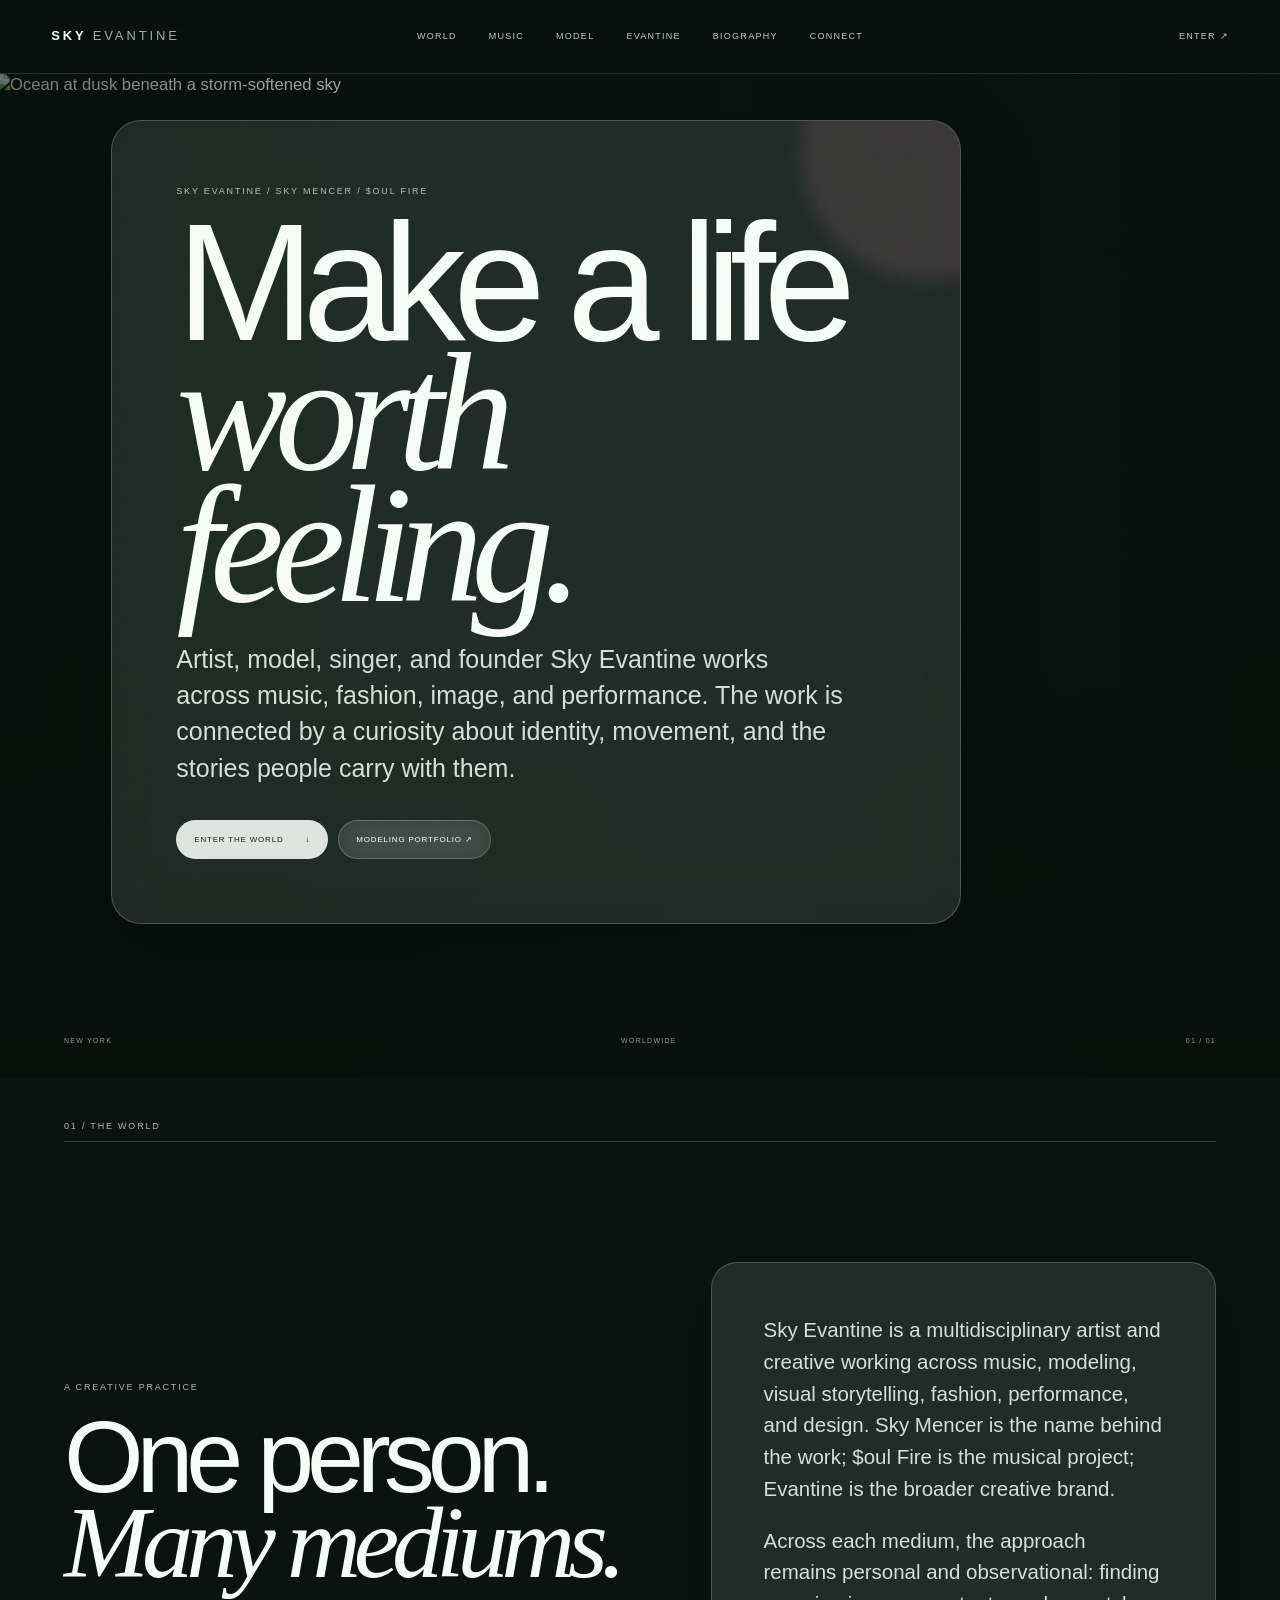
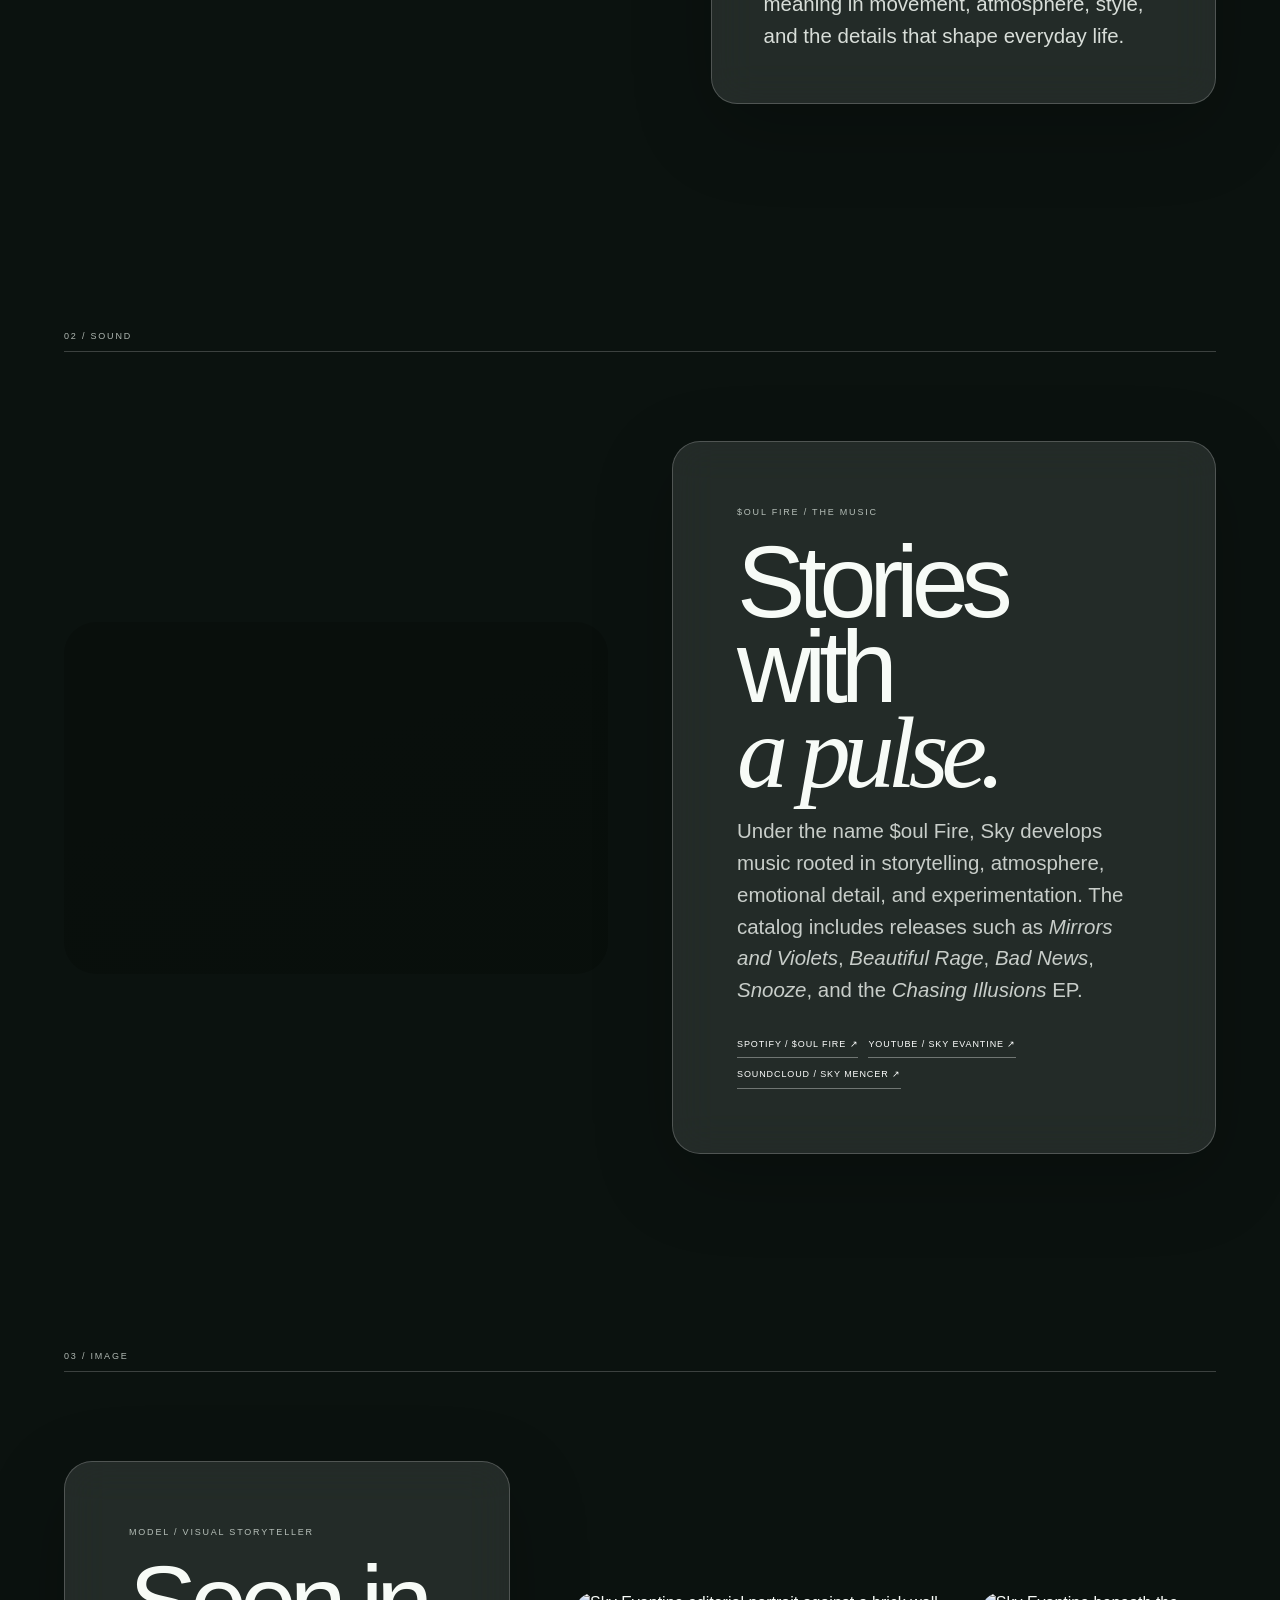
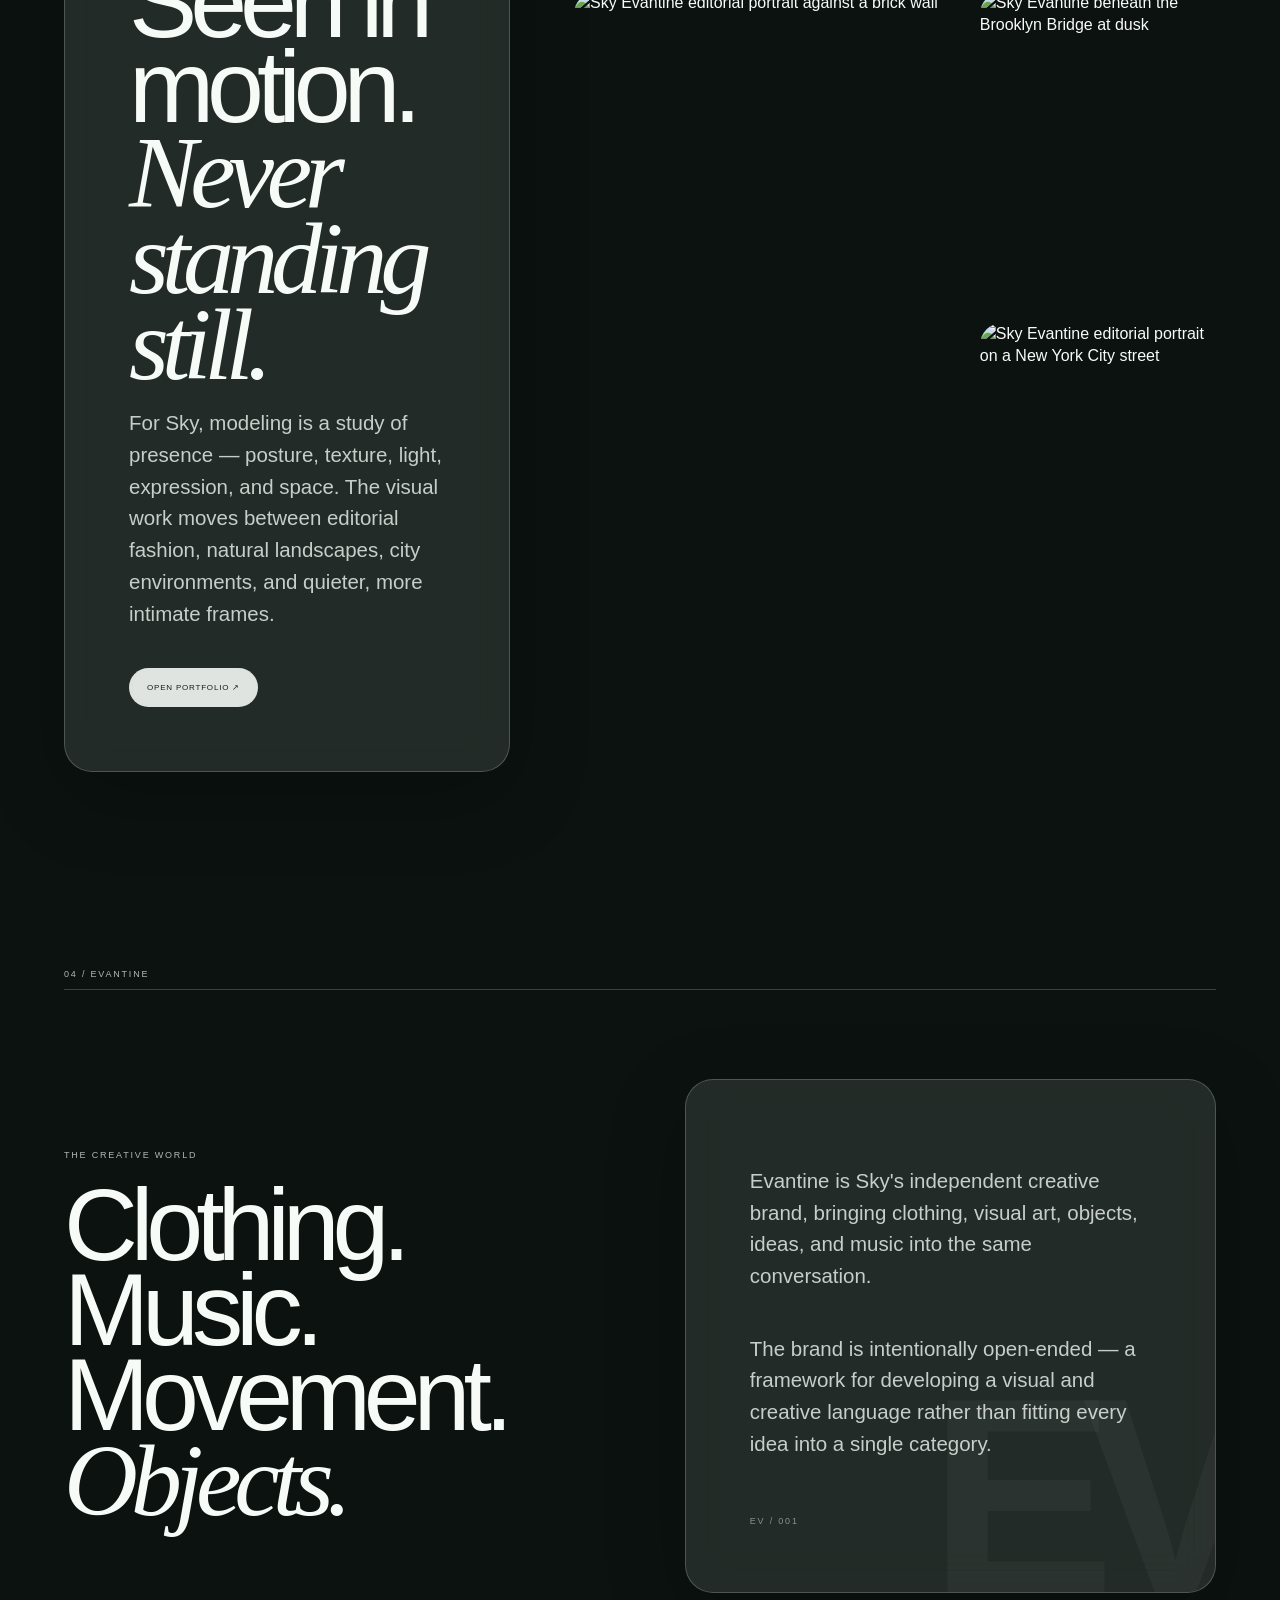
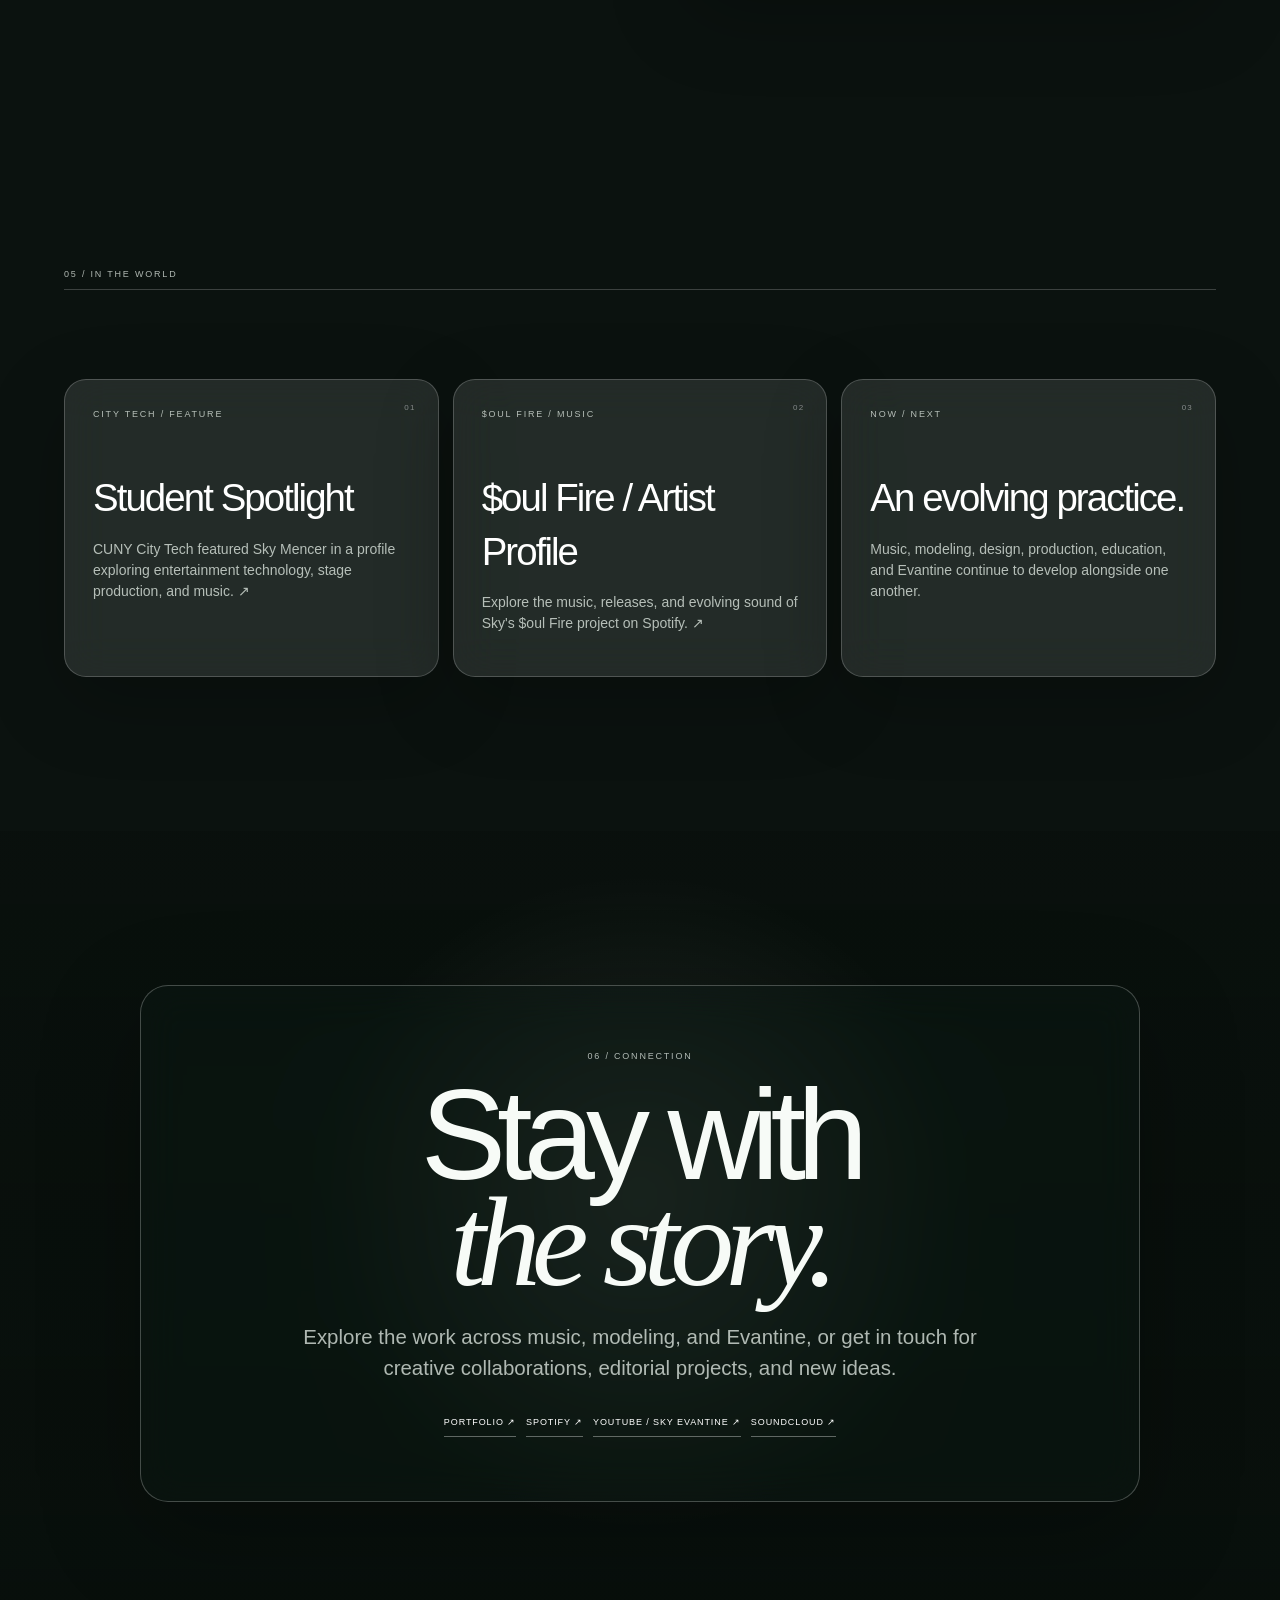
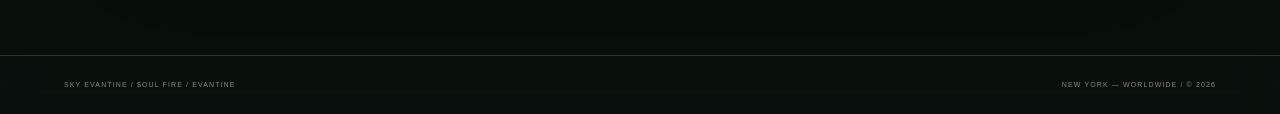
==== commit 25b07e65: "Link official biography from homepage" ====
--- a/index.html
+++ b/index.html
@@ -25,6 +25,7 @@
       <a href="#music">Music</a>
       <a href="#model">Model</a>
       <a href="#evantine">Evantine</a>
+      <a href="bio.html">Biography</a>
       <a href="#connect">Connect</a>
     </nav>
     <a class="sky-nav-link" href="#connect">Enter ↗</a>
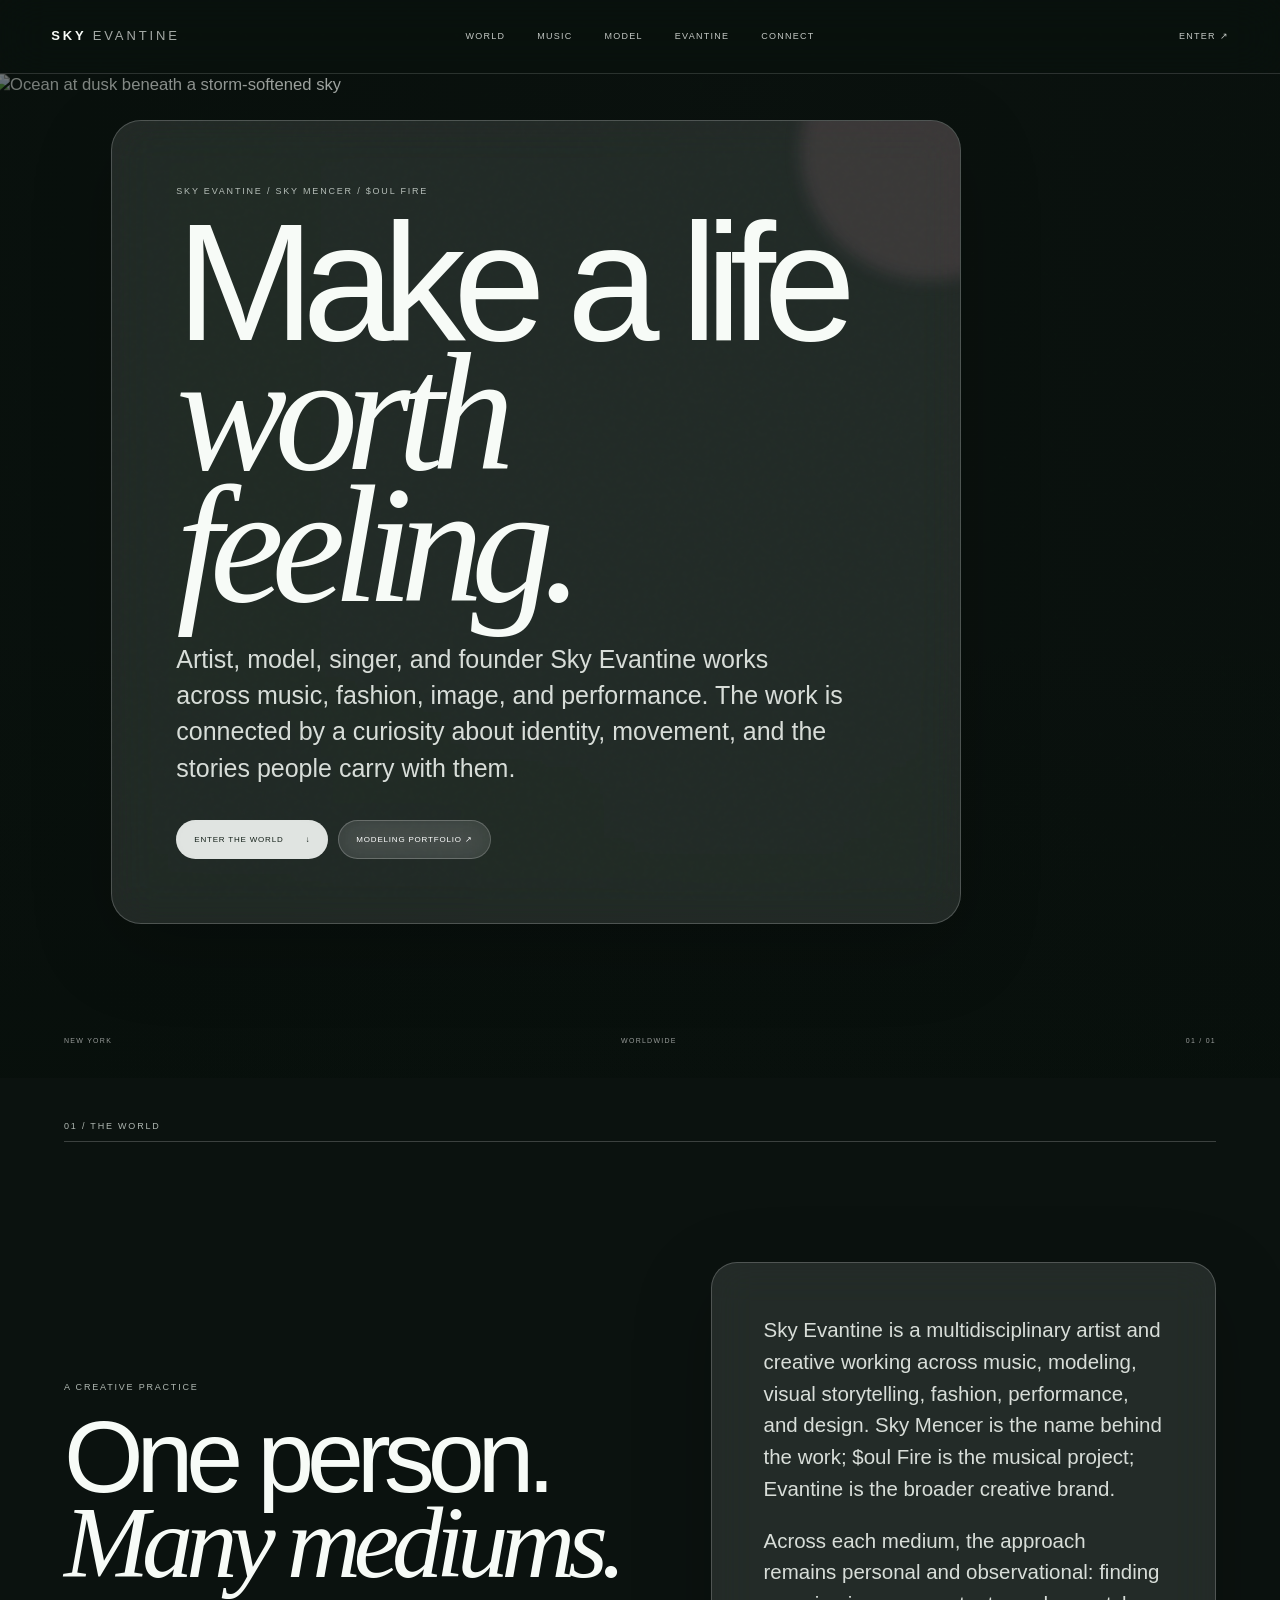
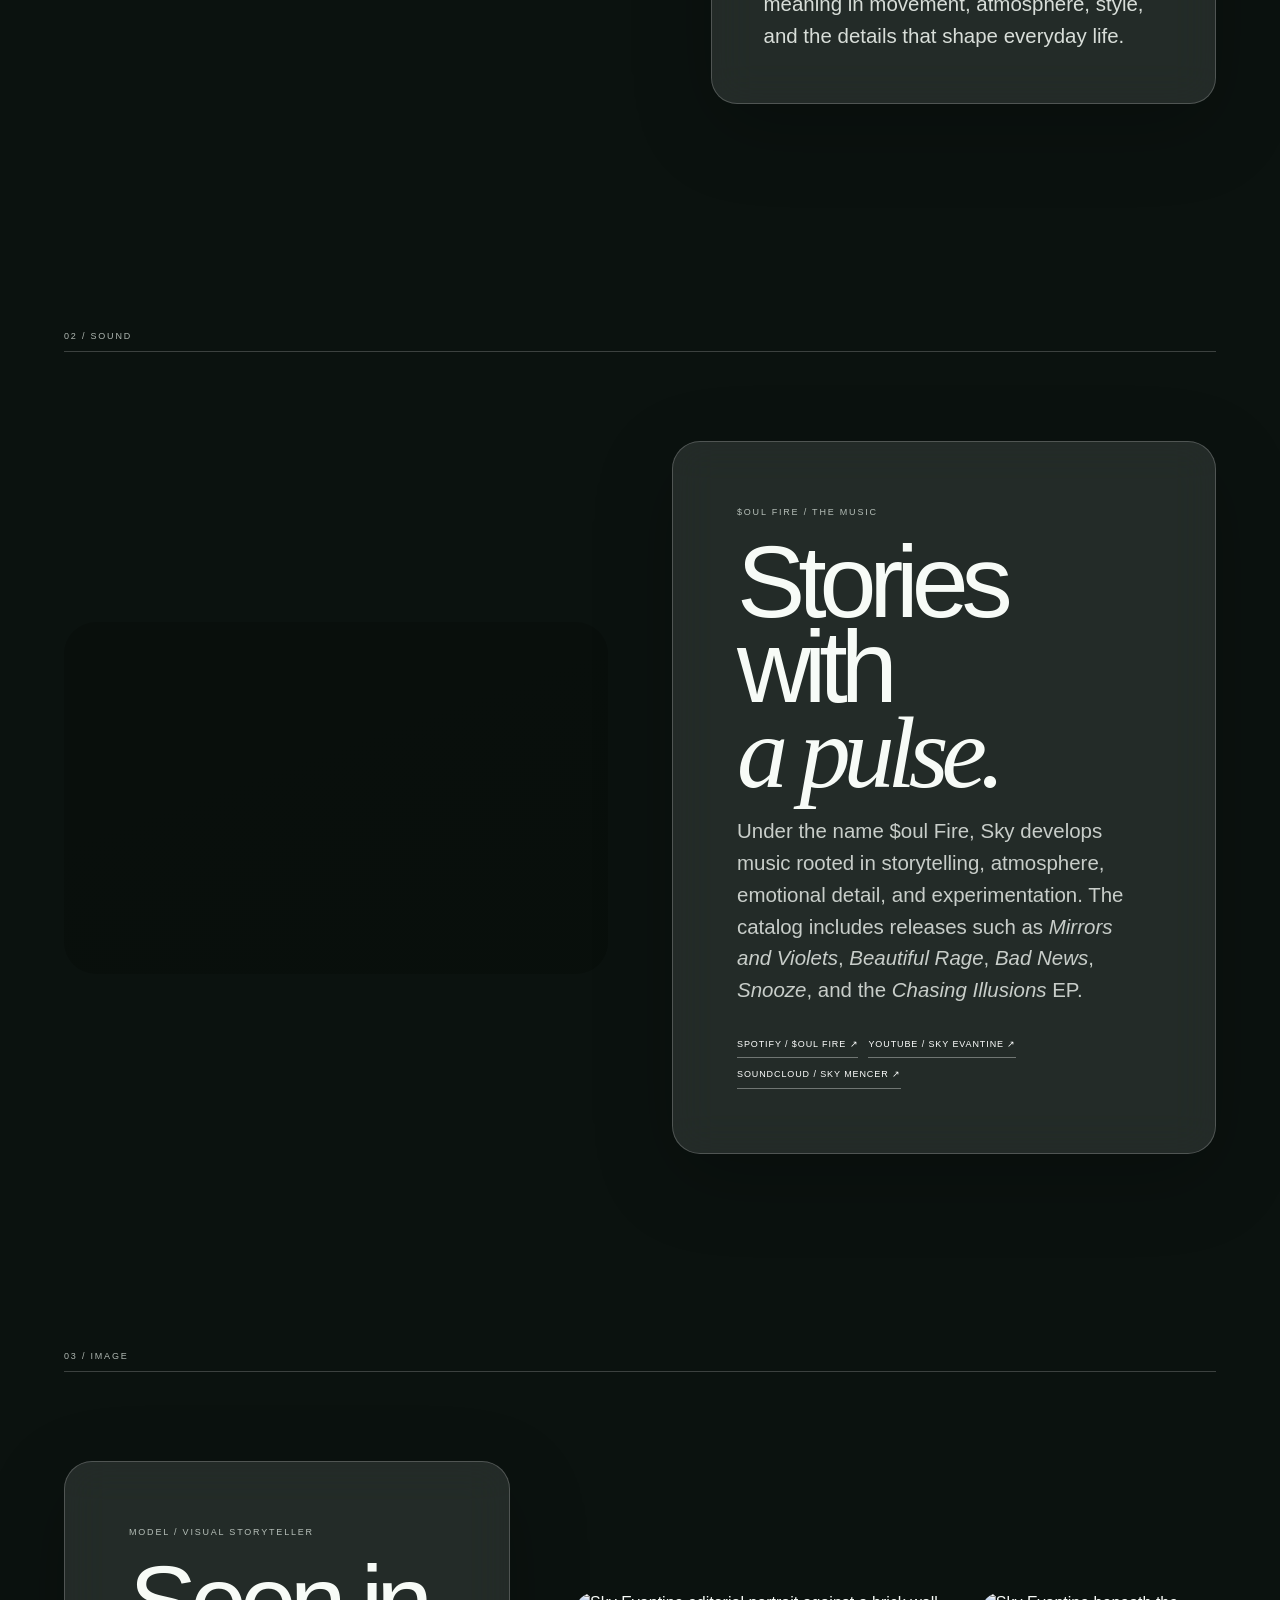
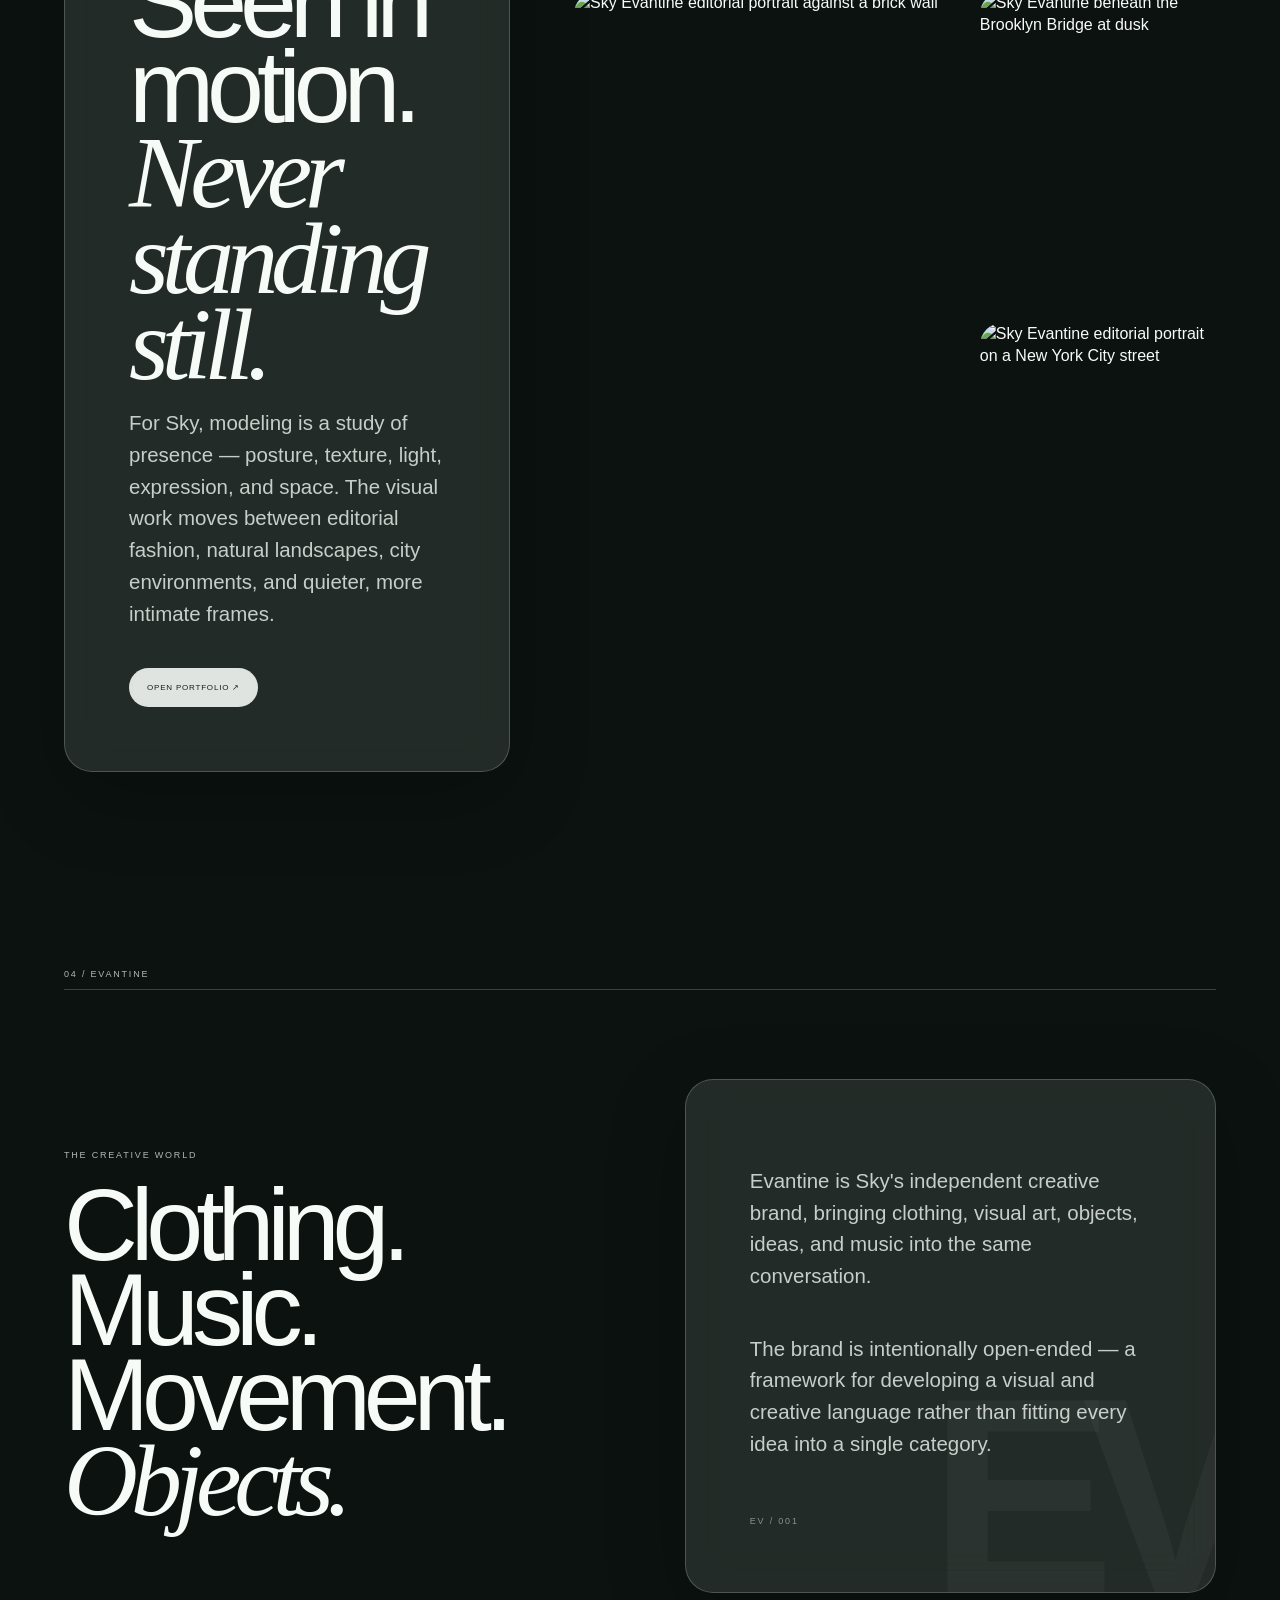
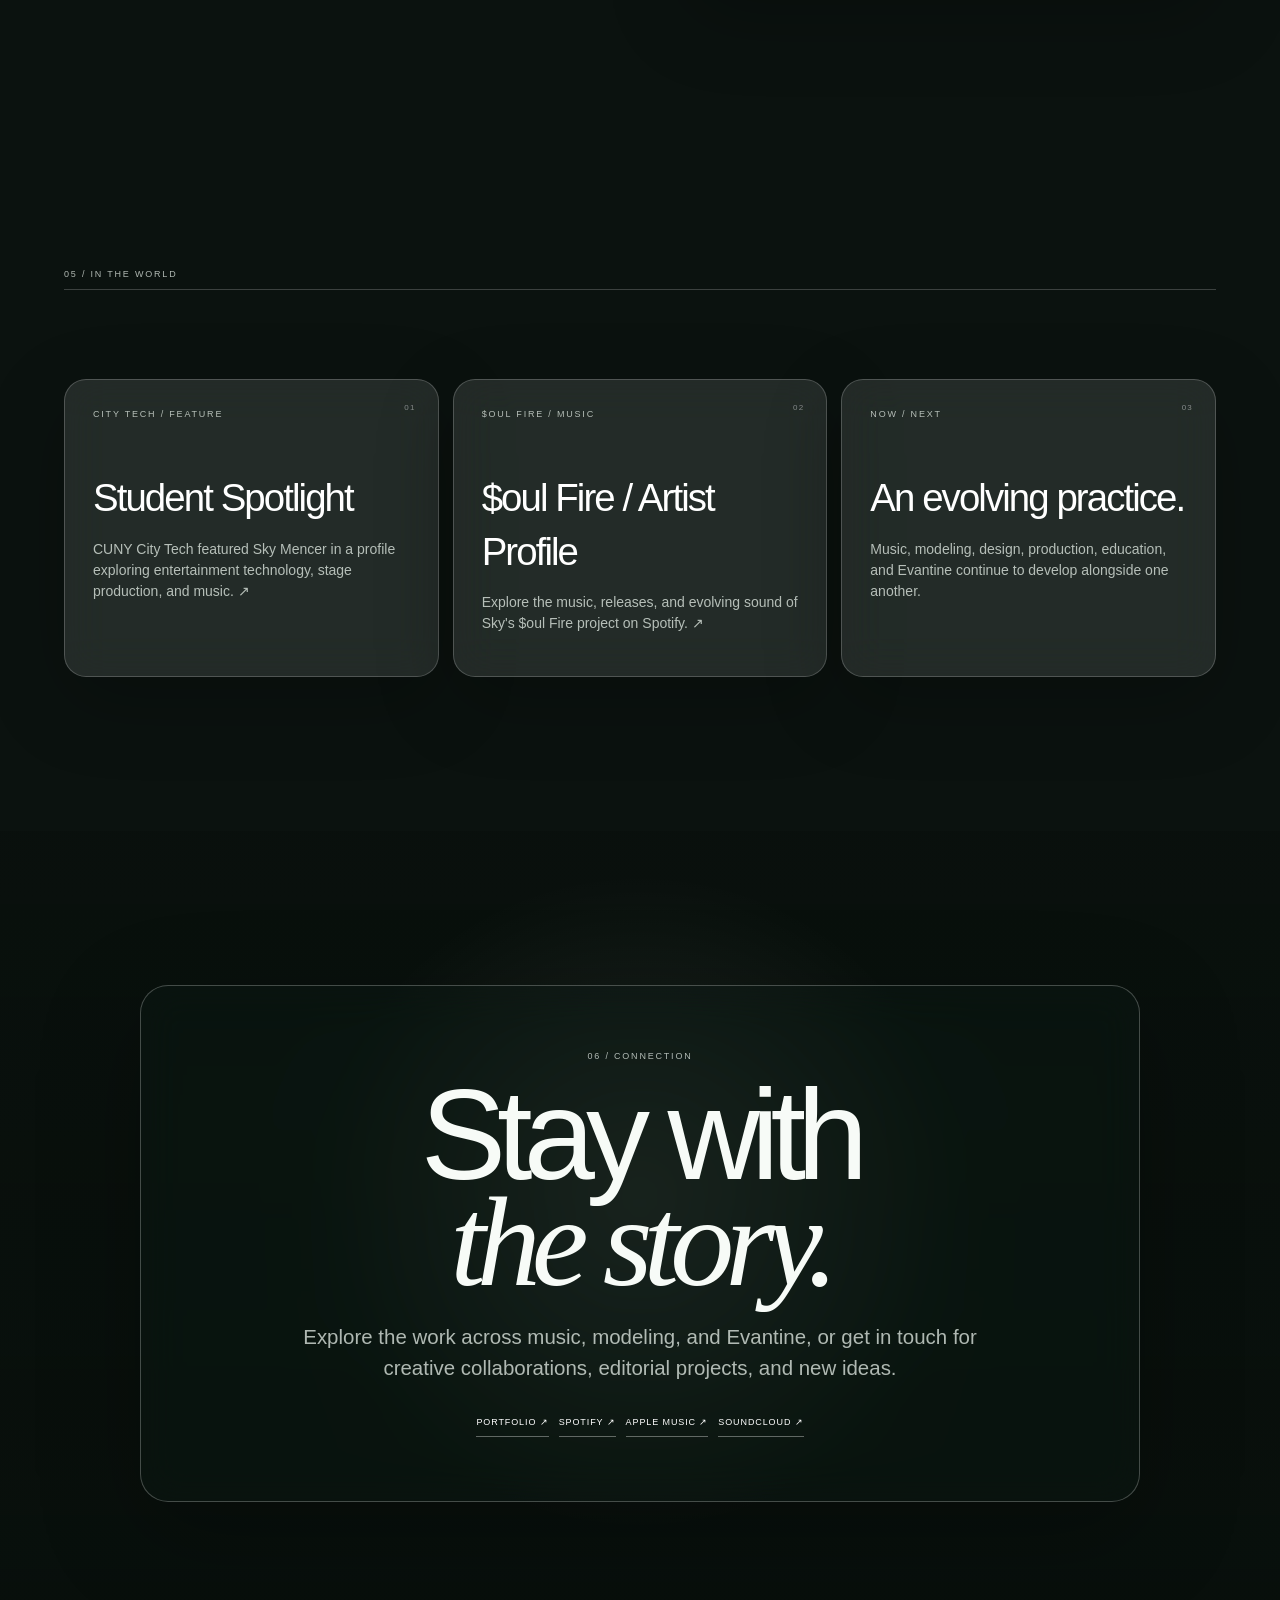
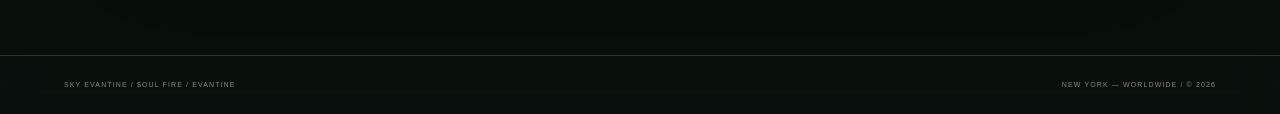
==== commit 18d5326d: "Restore verified Apparel baseline before redesign" ====
--- a/index.html
+++ b/index.html
@@ -25,7 +25,6 @@
       <a href="#music">Music</a>
       <a href="#model">Model</a>
       <a href="#evantine">Evantine</a>
-      <a href="bio.html">Biography</a>
       <a href="#connect">Connect</a>
     </nav>
     <a class="sky-nav-link" href="#connect">Enter ↗</a>
@@ -145,7 +144,7 @@
         <div class="connect-links">
           <a href="https://skyevantine.my.canva.site/" target="_blank" rel="noopener">Portfolio ↗</a>
           <a href="https://open.spotify.com/artist/7zW1KRMIziaognf7wtnP2w?si=AuC8FCtQQD-8lWgWMvdzNA" target="_blank" rel="noopener">Spotify ↗</a>
-          <a href="https://www.youtube.com/@SkyEvantine" target="_blank" rel="noopener">YouTube / Sky Evantine ↗</a>
+          <a href="https://www.youtube.com/@SkyEvantine" target="_blank" rel="noopener">Apple Music ↗</a>
           <a href="https://soundcloud.com/dyezan-mencer/snooze" target="_blank" rel="noopener">SoundCloud ↗</a>
         </div>
       </div>
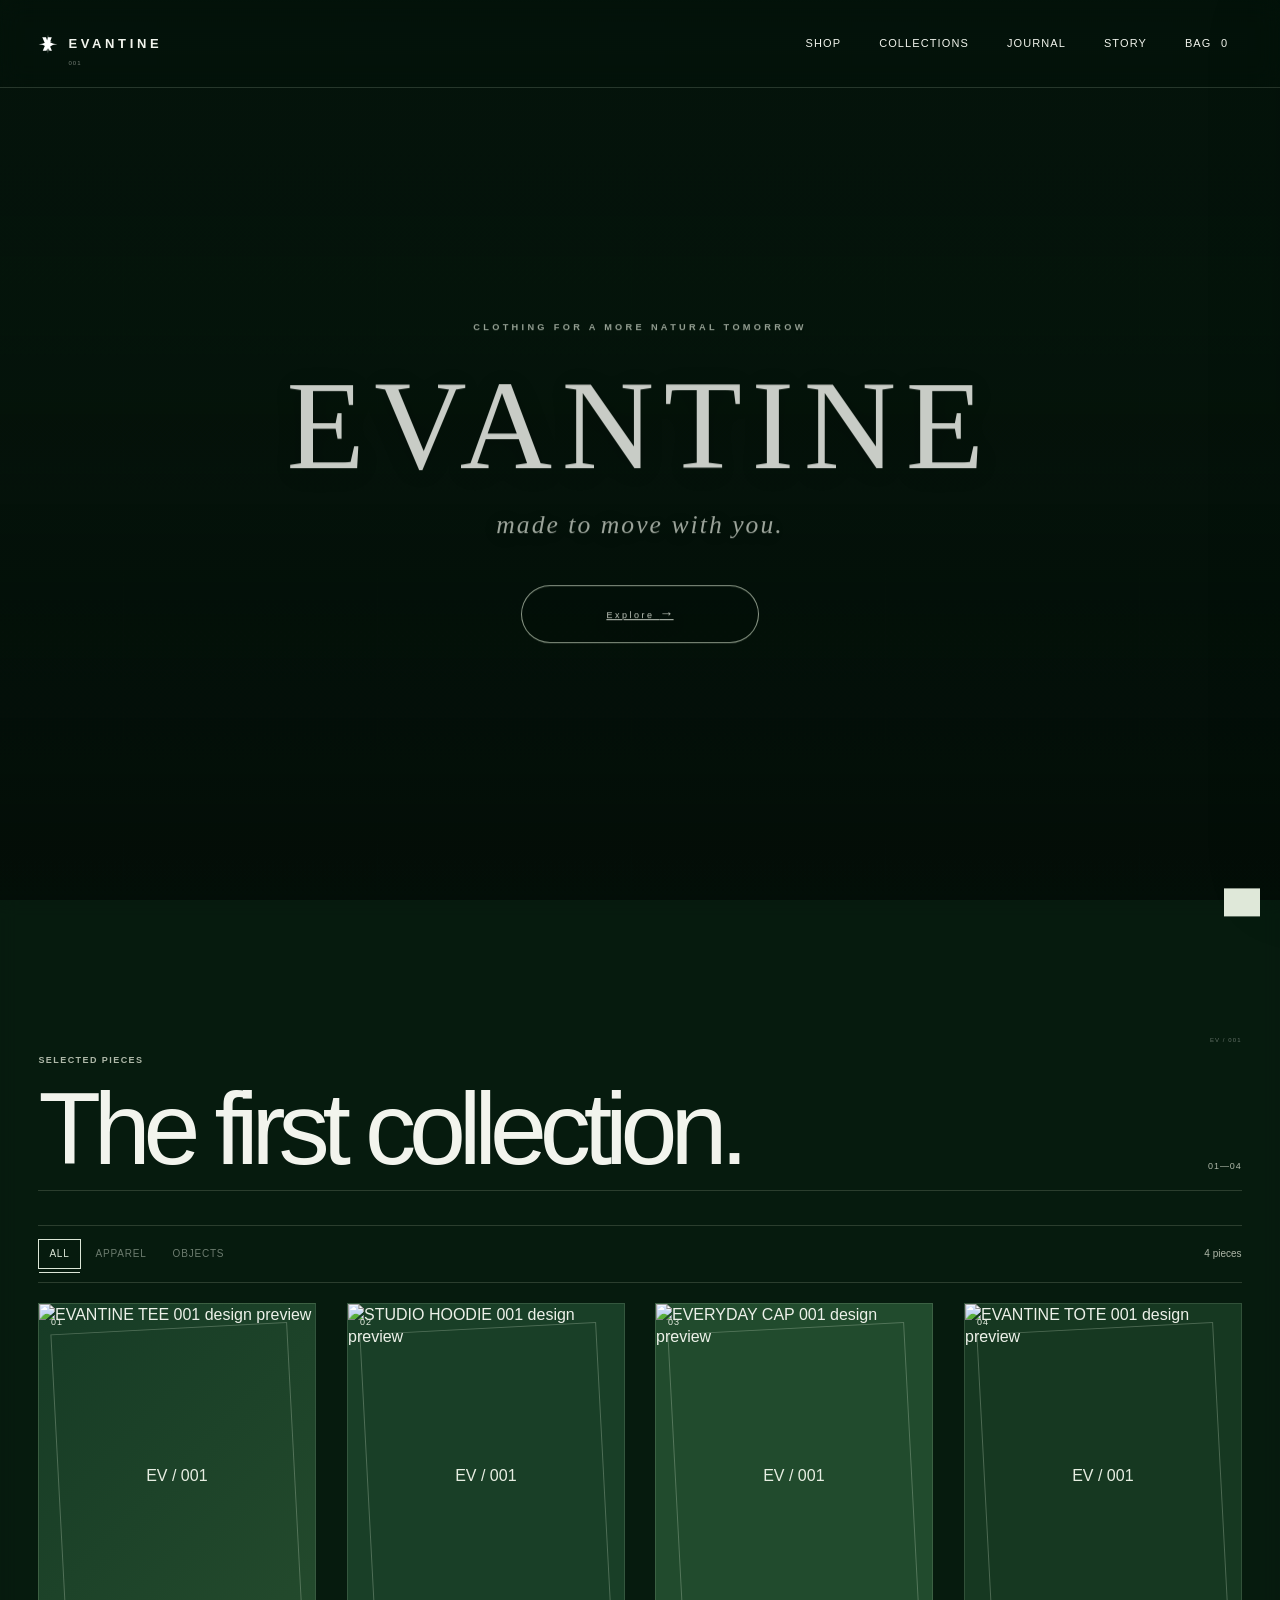
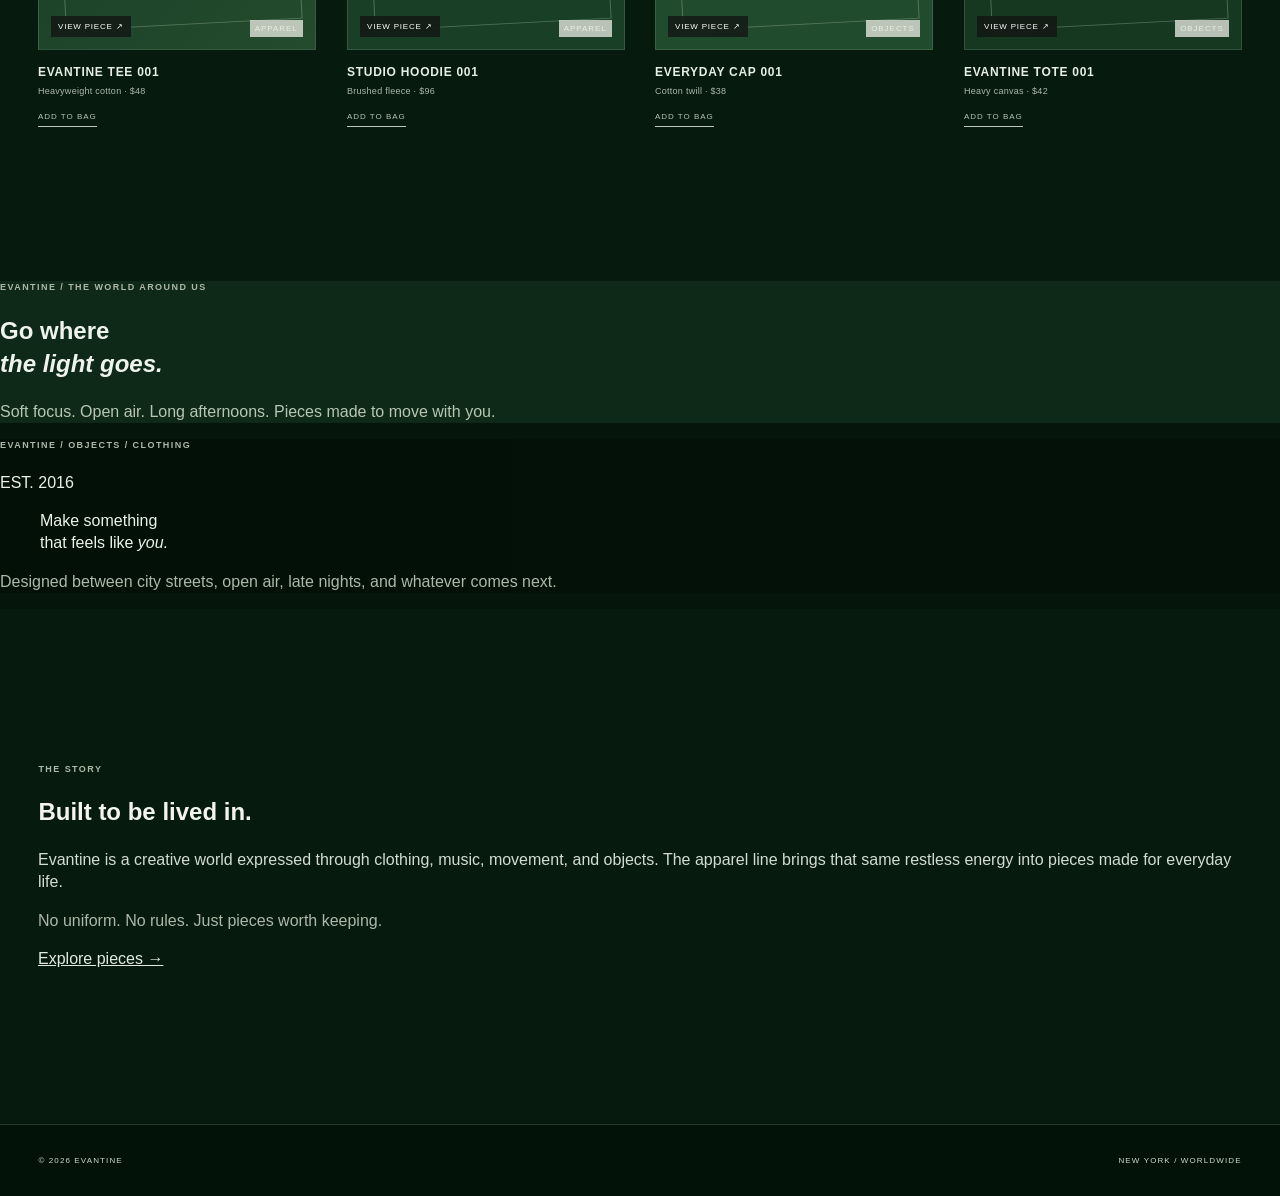
==== commit 2acd23c6: "Restore latest verified Evantine Apparel storefront" ====
--- a/index.html
+++ b/index.html
@@ -3,193 +3,97 @@
 <head>
   <meta charset="utf-8">
   <meta name="viewport" content="width=device-width,initial-scale=1">
-  <meta name="description" content="Sky Evantine — artist, model, singer, creative, and founder of Evantine. Enter the world of Sky Mencer and $oul Fire through music, modeling, movement, and visual storytelling.">
-  <meta name="theme-color" content="#0e1512">
-  <link rel="canonical" href="https://evantinetools.com/">
-  <meta property="og:type" content="profile">
-  <meta property="og:site_name" content="Sky Evantine / Evantine">
-  <meta property="og:title" content="Sky Evantine — Artist, Model, Singer, Founder">
-  <meta property="og:description" content="The creative world of Sky Evantine, Sky Mencer, and $oul Fire — music, modeling, movement, fashion, and visual storytelling.">
-  <meta property="og:url" content="https://evantinetools.com/">
+  <meta name="description" content="Evantine Apparel — contemporary clothing, objects, and everyday essentials from New York.">
+  <meta name="theme-color" content="#f3f1eb">
+  <link rel="canonical" href="https://evantineapparel.com/">
+  <meta property="og:type" content="website"><meta property="og:site_name" content="Evantine Apparel"><meta property="og:title" content="Evantine Apparel — Wear Your Story"><meta property="og:description" content="Contemporary clothing, objects, and everyday essentials from New York."><meta property="og:url" content="https://evantineapparel.com/">
+  <title>Evantine Apparel — Wear Your Story</title>
   <link rel="icon" href="favicon.svg" type="image/svg+xml">
+  <link rel="preload" href="style.css" as="style">
   <link rel="stylesheet" href="style.css">
-  <title>Sky Evantine — Artist, Model, Singer, Founder</title>
+  <link rel="stylesheet" href="forest-theme.css">
+  <link rel="stylesheet" href="forest-homepage.css">
 </head>
-<body class="home-page glass-sky-page">
+<body class="home-page">
   <a class="skip-link" href="#main">Skip to content</a>
-  <div class="sky-grain" aria-hidden="true"></div>
-  <header class="sky-nav">
-    <a class="sky-logo" href="#top" aria-label="Sky Evantine home">SKY <span>EVANTINE</span></a>
-    <nav aria-label="Primary">
-      <a href="#world">World</a>
-      <a href="#music">Music</a>
-      <a href="#model">Model</a>
-      <a href="#evantine">Evantine</a>
-      <a href="#connect">Connect</a>
+  <div class="announcement">EVANTINE APPAREL / COLLECTION 001 <span>NEW YORK — WORLDWIDE</span></div>
+  <header class="site-header">
+    <a class="wordmark" href="/" aria-label="Evantine Apparel home">EVANTINE</a>
+    <button class="menu-toggle" type="button" aria-expanded="false" aria-controls="site-nav">Menu</button>
+    <nav id="site-nav" class="site-nav" aria-label="Primary">
+      <a href="shop.html">Shop</a>
+      <a href="collections.html">Collections</a>
+      <a href="journal.html">Journal</a>
+      <a href="about.html">Story</a>
+      <button class="bag-button" type="button" aria-controls="bagPanel" aria-expanded="false">Bag <span id="bagCount">0</span></button>
     </nav>
-    <a class="sky-nav-link" href="#connect">Enter ↗</a>
   </header>
-
   <main id="main">
-    <section id="top" class="sky-hero">
-      <div class="sky-hero-image">
+    <section class="hero" aria-labelledby="hero-title">
+      <div class="hero-copy">
+        <p class="eyebrow">CLOTHING FOR A MORE NATURAL TOMORROW</p>
+        <h1 id="hero-title">EVANTINE</h1>
+        <p class="hero-text">made to move with you.</p>
+        <a class="button button-dark" href="#shop">Explore <span>→</span></a>
+      </div>
+      <div class="hero-art hero-photo" role="img" aria-label="Soft-focus wildflowers in an Evantine editorial landscape">
         <img src="https://cdn.shopify.com/s/files/1/0810/8507/1396/files/IMG_0949.jpg?v=1789778243" alt="Ocean at dusk beneath a storm-softened sky">
-      </div>
-      <div class="glass sky-hero-card">
-        <p class="sky-kicker">SKY EVANTINE / SKY MENCER / $OUL FIRE</p>
-        <h1>Make a life<br><em>worth feeling.</em></h1>
-        <p class="sky-lede">Artist, model, singer, and founder Sky Evantine works across music, fashion, image, and performance. The work is connected by a curiosity about identity, movement, and the stories people carry with them.</p>
-        <div class="sky-actions">
-          <a class="glass-button primary" href="#world">Enter the world <span>↓</span></a>
-          <a class="glass-button" href="https://skyevantine.my.canva.site/" target="_blank" rel="noopener">Modeling portfolio ↗</a>
-        </div>
-      </div>
-      <div class="sky-hero-meta"><span>NEW YORK</span><span>WORLDWIDE</span><span>01 / 01</span></div>
-    </section>
-
-    <section id="world" class="sky-section sky-intro">
-      <div class="section-marker">01 / THE WORLD</div>
-      <div class="sky-intro-grid">
-        <div>
-          <p class="sky-kicker">A CREATIVE PRACTICE</p>
-          <h2>One person.<br><em>Many mediums.</em></h2>
-        </div>
-        <div class="glass sky-copy-card">
-          <p>Sky Evantine is a multidisciplinary artist and creative working across music, modeling, visual storytelling, fashion, performance, and design. Sky Mencer is the name behind the work; $oul Fire is the musical project; Evantine is the broader creative brand.</p>
-          <p>Across each medium, the approach remains personal and observational: finding meaning in movement, atmosphere, style, and the details that shape everyday life.</p>
-        </div>
+        <div class="hero-photo-overlay"><span>EVANTINE</span><span>STUDIO / NYC</span></div>
+        <span class="hero-art-index">01 / 01</span>
       </div>
     </section>
-
-    <section id="music" class="sky-section music-section">
-      <div class="section-marker">02 / SOUND</div>
-      <div class="music-layout">
-        <div class="music-art music-embed-art">
-          <iframe data-testid="embed-iframe" style="border-radius:12px" src="https://open.spotify.com/embed/track/2tLtO3F9U3RGSgkZMEJO6x?utm_source=generator&theme=0&si=d58bb283ab7342bd" width="100%" height="352" frameBorder="0" allowfullscreen="" allow="autoplay; clipboard-write; encrypted-media; fullscreen; picture-in-picture" loading="lazy" title="$oul Fire — Spotify player"></iframe>
+    <section id="shop" class="section shop" aria-labelledby="shop-title">
+      <div class="section-head">
+        <div><p class="eyebrow">SELECTED PIECES</p><h2 id="shop-title">The first collection.</h2></div>
+        <p>01—04</p>
+      </div>
+      <div class="shop-toolbar" aria-label="Product filters">
+        <div class="filter-group" role="group" aria-label="Filter collection">
+          <button class="filter active" type="button" data-filter="all" aria-pressed="true">All</button>
+          <button class="filter" type="button" data-filter="apparel" aria-pressed="false">Apparel</button>
+          <button class="filter" type="button" data-filter="objects" aria-pressed="false">Objects</button>
         </div>
-        <div class="glass music-card">
-          <p class="sky-kicker">$OUL FIRE / THE MUSIC</p>
-          <h2>Stories with<br><em>a pulse.</em></h2>
-          <p>Under the name $oul Fire, Sky develops music rooted in storytelling, atmosphere, emotional detail, and experimentation. The catalog includes releases such as <em>Mirrors and Violets</em>, <em>Beautiful Rage</em>, <em>Bad News</em>, <em>Snooze</em>, and the <em>Chasing Illusions</em> EP.</p>
-          <div class="link-row">
-            <a href="https://open.spotify.com/artist/7zW1KRMIziaognf7wtnP2w?si=AuC8FCtQQD-8lWgWMvdzNA" target="_blank" rel="noopener">Spotify / $oul Fire ↗</a>
-            <a href="https://www.youtube.com/@SkyEvantine" target="_blank" rel="noopener">YouTube / Sky Evantine ↗</a>
-            <a href="https://soundcloud.com/dyezan-mencer/snooze" target="_blank" rel="noopener">SoundCloud / Sky Mencer ↗</a>
-          </div>
-        </div>
+        <p id="resultCount" aria-live="polite">4 pieces</p>
       </div>
+      <div class="product-grid" id="productGrid"></div>
     </section>
-
-    <section id="model" class="sky-section model-section">
-      <div class="section-marker">03 / IMAGE</div>
-      <div class="model-grid">
-        <div class="glass model-copy">
-          <p class="sky-kicker">MODEL / VISUAL STORYTELLER</p>
-          <h2>Seen in motion.<br><em>Never standing still.</em></h2>
-          <p>For Sky, modeling is a study of presence — posture, texture, light, expression, and space. The visual work moves between editorial fashion, natural landscapes, city environments, and quieter, more intimate frames.</p>
-          <a class="glass-button primary" href="https://skyevantine.my.canva.site/" target="_blank" rel="noopener">Open portfolio ↗</a>
-        </div>
-        <div class="model-images">
-          <img src="https://cdn.shopify.com/s/files/1/0810/8507/1396/files/sky-evantine-image-01.png?v=1790094289" alt="Sky Evantine editorial portrait against a brick wall" loading="lazy">
-          <img src="https://cdn.shopify.com/s/files/1/0810/8507/1396/files/sky-evantine-image-02.jpg?v=1790094296" alt="Sky Evantine beneath the Brooklyn Bridge at dusk" loading="lazy">
-          <img src="https://cdn.shopify.com/s/files/1/0810/8507/1396/files/sky-evantine-image-03.jpg?v=1790094300" alt="Sky Evantine editorial portrait on a New York City street" loading="lazy">
-        </div>
-      </div>
+    <section class="editorial-strip editorial-forest" aria-label="Evantine editorial">
+      <div class="editorial-copy"><p class="eyebrow">EVANTINE / THE WORLD AROUND US</p><h2>Go where<br><em>the light goes.</em></h2><p>Soft focus. Open air. Long afternoons. Pieces made to move with you.</p></div>
     </section>
-
-    <section id="evantine" class="sky-section evantine-section">
-      <div class="section-marker">04 / EVANTINE</div>
-      <div class="evantine-layout">
-        <div>
-          <p class="sky-kicker">THE CREATIVE WORLD</p>
-          <h2>Clothing.<br>Music.<br>Movement.<br><em>Objects.</em></h2>
-        </div>
-        <div class="glass evantine-card">
-          <p>Evantine is Sky's independent creative brand, bringing clothing, visual art, objects, ideas, and music into the same conversation.</p>
-          <p>The brand is intentionally open-ended — a framework for developing a visual and creative language rather than fitting every idea into a single category.</p>
-          <div class="evantine-mark">EV / 001</div>
-        </div>
-      </div>
+    <section id="collections" class="manifesto">
+      <div class="manifesto-top"><p class="eyebrow">EVANTINE / OBJECTS / CLOTHING</p><span>EST. 2016</span></div>
+      <blockquote>Make something<br>that feels like <em>you.</em></blockquote>
+      <p>Designed between city streets, open air, late nights, and whatever comes next.</p>
     </section>
-
-    <section class="sky-section proof-section">
-      <div class="section-marker">05 / IN THE WORLD</div>
-      <div class="proof-grid">
-        <a class="glass proof-card" href="https://www.citytech.cuny.edu/news/?id=2102" target="_blank" rel="noopener">
-          <span class="proof-number">01</span>
-          <p class="sky-kicker">CITY TECH / FEATURE</p>
-          <h3>Student Spotlight</h3>
-          <p>CUNY City Tech featured Sky Mencer in a profile exploring entertainment technology, stage production, and music. ↗</p>
-        </a>
-        <a class="glass proof-card" href="https://open.spotify.com/artist/7zW1KRMIziaognf7wtnP2w?si=AuC8FCtQQD-8lWgWMvdzNA" target="_blank" rel="noopener">
-          <span class="proof-number">02</span>
-          <p class="sky-kicker">$OUL FIRE / MUSIC</p>
-          <h3>$oul Fire / Artist Profile</h3>
-          <p>Explore the music, releases, and evolving sound of Sky's $oul Fire project on Spotify. ↗</p>
-        </a>
-        <div class="glass proof-card">
-          <span class="proof-number">03</span>
-          <p class="sky-kicker">NOW / NEXT</p>
-          <h3>An evolving practice.</h3>
-          <p>Music, modeling, design, production, education, and Evantine continue to develop alongside one another.</p>
-        </div>
-      </div>
-    </section>
-
-    <section id="connect" class="sky-section connect-section">
-      <div class="glass connect-card">
-        <p class="sky-kicker">06 / CONNECTION</p>
-        <h2>Stay with<br><em>the story.</em></h2>
-        <p>Explore the work across music, modeling, and Evantine, or get in touch for creative collaborations, editorial projects, and new ideas.</p>
-        <div class="connect-links">
-          <a href="https://skyevantine.my.canva.site/" target="_blank" rel="noopener">Portfolio ↗</a>
-          <a href="https://open.spotify.com/artist/7zW1KRMIziaognf7wtnP2w?si=AuC8FCtQQD-8lWgWMvdzNA" target="_blank" rel="noopener">Spotify ↗</a>
-          <a href="https://www.youtube.com/@SkyEvantine" target="_blank" rel="noopener">Apple Music ↗</a>
-          <a href="https://soundcloud.com/dyezan-mencer/snooze" target="_blank" rel="noopener">SoundCloud ↗</a>
-        </div>
+    <section id="story" class="story section">
+      <div><p class="eyebrow">THE STORY</p><h2>Built to be lived in.</h2></div>
+      <div class="story-copy">
+        <p>Evantine is a creative world expressed through clothing, music, movement, and objects. The apparel line brings that same restless energy into pieces made for everyday life.</p>
+        <p class="story-note">No uniform. No rules. Just pieces worth keeping.</p>
+        <a class="text-link" href="shop.html">Explore pieces →</a>
       </div>
     </section>
   </main>
-
-  <footer class="sky-footer">
-    <span>SKY EVANTINE / $OUL FIRE / EVANTINE</span>
-    <span>NEW YORK — WORLDWIDE / © 2026</span>
-  </footer>
-
-  <script type="application/ld+json">
-  {
-    "@context":"https://schema.org",
-    "@graph":[
-      {
-        "@type":"Person",
-        "@id":"https://evantinetools.com/#sky-evantine",
-        "name":"Sky Evantine",
-        "alternateName":["Sky Mencer","$oul Fire"],
-        "url":"https://evantinetools.com/",
-        "jobTitle":["Artist","Model","Singer","Creative","Founder"],
-        "sameAs":[
-          "https://open.spotify.com/artist/7zW1KRMIziaognf7wtnP2w",
-          "https://www.youtube.com/@SkyEvantine",
-          "https://skyevantine.my.canva.site/",
-          "https://soundcloud.com/dyezan-mencer/snooze"
-        ]
-      },
-      {
-        "@type":"Organization",
-        "@id":"https://evantinetools.com/#evantine",
-        "name":"Evantine",
-        "url":"https://evantinetools.com/",
-        "founder":{"@id":"https://evantinetools.com/#sky-evantine"}
-      },
-      {
-        "@type":"WebSite",
-        "name":"Sky Evantine / Evantine",
-        "url":"https://evantinetools.com/",
-        "about":{"@id":"https://evantinetools.com/#sky-evantine"}
-      }
-    ]
-  }
-  </script>
+  <footer class="site-footer"><span>© 2026 EVANTINE</span><span>NEW YORK / WORLDWIDE</span></footer>
+  <aside id="bagPanel" class="bag-panel" aria-hidden="true" aria-labelledby="bagTitle">
+    <div class="bag-head"><div><p class="eyebrow">YOUR SELECTION</p><h2 id="bagTitle">Bag</h2></div><button id="bagClose" class="close-button" type="button" aria-label="Close shopping bag">×</button></div>
+    <div id="bagItems" class="bag-items"></div>
+    <div class="bag-foot"><div><span>Subtotal</span><strong id="bagTotal">$0</strong></div><button class="button button-dark checkout-button" type="button">Checkout</button></div>
+  </aside>
+  <div id="overlay" class="overlay" hidden></div>
+  <div id="productModal" class="product-modal" role="dialog" aria-modal="true" aria-labelledby="modalTitle" hidden>
+    <div class="modal-art" id="modalArt"></div>
+    <div class="modal-content">
+      <button id="modalClose" class="close-button" type="button" aria-label="Close product details">×</button>
+      <p class="eyebrow" id="modalCategory"></p>
+      <h2 id="modalTitle"></h2>
+      <p id="modalMeta" class="modal-meta"></p>
+      <p id="modalDescription"></p>
+      <button id="modalAdd" class="button button-dark" type="button">Add to bag</button>
+    </div>
+  </div>
+  <div id="toast" class="toast" role="status" aria-live="polite"></div>
+  <script type="application/ld+json">{"@context":"https://schema.org","@graph":[{"@type":"Organization","name":"Evantine Apparel","url":"https://evantineapparel.com/"},{"@type":"WebSite","name":"Evantine Apparel","url":"https://evantineapparel.com/"}]}</script>
   <script src="script.js"></script>
 </body>
 </html>
--- a/style.css
+++ b/style.css
@@ -12,129 +12,3 @@
 .collection-card{background-size:cover;background-position:center}
 .collection-card:before{z-index:1}
 .collection-card-copy,.collection-card-index,.collection-card-count,.collection-card-mark{z-index:3}
-
-.detail-art{position:relative;overflow:hidden}.detail-photo{position:absolute;inset:0;width:100%;height:100%;object-fit:cover;display:block}.detail-art .detail-brand-mark,.detail-art #detailNo,.detail-art .garment{z-index:2}.detail-art .garment{display:none}
-
-
-/* SKY EVANTINE / GLASSMORPHISM LANDING PAGE */
-.glass-sky-page{
-  --sky-ink:#f7fbf7;--sky-muted:rgba(240,248,241,.72);--sky-line:rgba(255,255,255,.2);
-  --sky-glass:rgba(255,255,255,.105);--sky-glass-strong:rgba(255,255,255,.16);
-  --sky-shadow:0 24px 80px rgba(0,0,0,.22);
-  color:var(--sky-ink);background:#0b120f;min-height:100vh;font-family:Arial,Helvetica,sans-serif;
-}
-.glass-sky-page:before{
-  content:"";position:fixed;inset:0;z-index:-4;background:
-  linear-gradient(180deg,rgba(7,15,11,.2),rgba(7,15,11,.52)),
-  url("https://cdn.shopify.com/s/files/1/0810/8507/1396/files/evantine-wavy-grass.webp?v=1789775464") center/cover;
-  filter:saturate(.95) contrast(.98);transform:scale(1.03);
-}
-.glass-sky-page:after{
-  content:"";position:fixed;inset:0;z-index:-3;pointer-events:none;
-  background:radial-gradient(circle at 20% 10%,rgba(151,206,177,.17),transparent 28%),radial-gradient(circle at 80% 38%,rgba(224,148,172,.13),transparent 25%),linear-gradient(120deg,rgba(13,32,24,.2),rgba(11,18,15,.62));
-}
-.sky-grain{position:fixed;inset:0;z-index:20;pointer-events:none;opacity:.055;background-image:url("data:image/svg+xml,%3Csvg viewBox='0 0 180 180' xmlns='http://www.w3.org/2000/svg'%3E%3Cfilter id='n'%3E%3CfeTurbulence type='fractalNoise' baseFrequency='.9' numOctaves='4' stitchTiles='stitch'/%3E%3C/filter%3E%3Crect width='100%25' height='100%25' filter='url(%23n)' opacity='.5'/%3E%3C/svg%3E");mix-blend-mode:soft-light}
-.sky-nav{position:fixed;top:0;left:0;right:0;height:74px;z-index:30;display:grid;grid-template-columns:1fr auto 1fr;align-items:center;padding:0 clamp(18px,4vw,60px);background:rgba(9,18,13,.3);backdrop-filter:blur(24px) saturate(125%);-webkit-backdrop-filter:blur(24px) saturate(125%);border-bottom:1px solid rgba(255,255,255,.14)}
-.sky-logo{color:var(--sky-ink);text-decoration:none;font-size:13px;font-weight:700;letter-spacing:.22em}.sky-logo span{font-weight:400;opacity:.65}
-.sky-nav nav{display:flex;gap:clamp(14px,2.5vw,34px);justify-content:center}.sky-nav nav a,.sky-nav-link{color:var(--sky-ink);text-decoration:none;text-transform:uppercase;font-size:9px;letter-spacing:.14em;opacity:.78;transition:opacity .25s,transform .25s}.sky-nav nav a:hover,.sky-nav-link:hover{opacity:1;transform:translateY(-1px)}.sky-nav-link{text-align:right}
-.sky-section,.sky-hero{position:relative;max-width:1500px;margin:0 auto;padding:clamp(100px,12vw,180px) clamp(18px,5vw,80px)}
-.sky-hero{min-height:100svh;padding-top:120px;display:flex;align-items:center;justify-content:center;overflow:hidden}
-.sky-hero-image{position:absolute;inset:74px 0 0;overflow:hidden}.sky-hero-image:after{content:"";position:absolute;inset:0;background:linear-gradient(90deg,rgba(7,15,11,.55),rgba(7,15,11,.08) 58%,rgba(7,15,11,.45)),linear-gradient(0deg,rgba(7,15,11,.6),transparent 45%)}.sky-hero-image img{width:100%;height:100%;object-fit:cover;filter:saturate(.88) contrast(.96);transform:scale(1.04)}
-.glass{background:var(--sky-glass);border:1px solid var(--sky-line);box-shadow:var(--sky-shadow);backdrop-filter:blur(22px) saturate(135%);-webkit-backdrop-filter:blur(22px) saturate(135%)}
-.sky-hero-card{position:relative;z-index:2;width:min(850px,92vw);padding:clamp(30px,5vw,72px);border-radius:30px;margin-left:-18%;overflow:hidden}.sky-hero-card:before{content:"";position:absolute;width:260px;height:260px;border-radius:50%;right:-100px;top:-100px;background:rgba(220,153,179,.13);filter:blur(8px)}
-.sky-kicker,.section-marker{font-size:9px;letter-spacing:.2em;text-transform:uppercase;color:var(--sky-muted);margin:0 0 20px}
-.sky-hero h1{font-size:clamp(70px,13vw,190px);line-height:.78;letter-spacing:-.075em;margin:0 0 30px;font-weight:500}.sky-hero h1 em,.sky-section h2 em{font-family:Georgia,"Times New Roman",serif;font-weight:400}
-.sky-lede{font-size:clamp(17px,2vw,25px);line-height:1.45;max-width:670px;color:rgba(247,251,247,.86);margin:0 0 34px}
-.sky-actions{display:flex;flex-wrap:wrap;gap:10px}.glass-button{display:inline-flex;align-items:center;gap:22px;padding:13px 17px;border:1px solid rgba(255,255,255,.22);border-radius:999px;background:rgba(255,255,255,.08);color:#fff;text-decoration:none;text-transform:uppercase;letter-spacing:.1em;font-size:8px;backdrop-filter:blur(14px);transition:background .3s,transform .3s}.glass-button:hover{background:rgba(255,255,255,.17);transform:translateY(-2px)}.glass-button.primary{background:rgba(244,248,244,.9);color:#132019;border-color:transparent}
-.sky-hero-meta{position:absolute;bottom:32px;left:clamp(18px,5vw,80px);right:clamp(18px,5vw,80px);display:flex;justify-content:space-between;color:rgba(255,255,255,.58);font-size:7px;letter-spacing:.18em;text-transform:uppercase}
-.section-marker{position:absolute;top:42px;left:clamp(18px,5vw,80px);border-bottom:1px solid rgba(255,255,255,.2);padding-bottom:9px;width:calc(100% - clamp(36px,10vw,160px));}
-.sky-intro{min-height:90vh;display:flex;align-items:center}.sky-intro-grid{display:grid;grid-template-columns:1.05fr .95fr;gap:clamp(30px,7vw,110px);align-items:center;width:100%}.sky-section h2{font-size:clamp(54px,8vw,120px);line-height:.83;letter-spacing:-.07em;font-weight:500;margin:0}.sky-copy-card{border-radius:26px;padding:clamp(28px,4vw,56px);color:rgba(247,251,247,.86);font-size:clamp(16px,1.6vw,21px);line-height:1.55}.sky-copy-card p{margin:0 0 20px}.sky-copy-card p:last-child{margin-bottom:0}
-.music-section{min-height:100vh}.music-layout{display:grid;grid-template-columns:1fr 1fr;gap:clamp(24px,5vw,80px);align-items:center}.music-art{position:relative;min-height:650px;border-radius:32px;overflow:hidden}.music-art>img{width:100%;height:100%;min-height:650px;object-fit:cover;filter:saturate(.82)}.music-art:after{content:"";position:absolute;inset:0;background:linear-gradient(160deg,transparent 35%,rgba(8,15,11,.55))}.floating-label{position:absolute;z-index:2;left:24px;bottom:24px;padding:18px 22px;border-radius:18px;font-size:12px;letter-spacing:.16em}.floating-label small{font-size:7px;opacity:.6}.music-card,.model-copy,.evantine-card,.connect-card{border-radius:28px;padding:clamp(30px,5vw,68px)}.music-card>p:not(.sky-kicker),.model-copy>p:not(.sky-kicker),.evantine-card>p,.connect-card>p:not(.sky-kicker){font-size:clamp(16px,1.6vw,21px);line-height:1.55;color:rgba(247,251,247,.78)}.link-row,.connect-links{display:flex;flex-wrap:wrap;gap:10px;margin-top:32px}.link-row a,.connect-links a{color:#fff;text-decoration:none;border-bottom:1px solid rgba(255,255,255,.35);padding-bottom:7px;font-size:9px;letter-spacing:.1em;text-transform:uppercase}.link-row a:hover,.connect-links a:hover{border-color:#fff}
-.model-section{min-height:100vh}.model-grid{display:grid;grid-template-columns:.82fr 1.18fr;gap:clamp(24px,5vw,80px);align-items:center}.model-copy .glass-button{margin-top:18px}.model-images{display:grid;grid-template-columns:1.25fr .75fr;grid-template-rows:1fr 1fr;gap:12px;min-height:650px}.model-images img{width:100%;height:100%;object-fit:cover;border-radius:22px;filter:saturate(.82);transition:transform .7s ease,filter .7s ease}.model-images img:hover{transform:scale(1.015);filter:saturate(1)}.model-images img:first-child{grid-row:1 / 3}.model-images img:last-child{grid-column:2}
-.evantine-section{min-height:100vh}.evantine-layout{display:grid;grid-template-columns:1fr 1fr;gap:clamp(30px,7vw,110px);align-items:center}.evantine-card{position:relative;overflow:hidden;min-height:420px;display:flex;flex-direction:column;justify-content:center}.evantine-card:after{content:"EV";position:absolute;right:-20px;bottom:-100px;font-size:280px;font-weight:800;letter-spacing:-.12em;color:rgba(255,255,255,.035)}.evantine-mark{margin-top:35px;font-size:9px;letter-spacing:.2em;color:rgba(255,255,255,.48)}
-.proof-section{min-height:auto}.proof-grid{display:grid;grid-template-columns:repeat(3,1fr);gap:14px}.proof-card{display:block;color:#fff;text-decoration:none;border-radius:22px;padding:28px;min-height:280px;position:relative;overflow:hidden;transition:transform .35s,background .35s}.proof-card:hover{transform:translateY(-5px);background:var(--sky-glass-strong)}.proof-number{position:absolute;top:22px;right:22px;font-size:8px;letter-spacing:.15em;opacity:.45}.proof-card h3{font-size:clamp(28px,3vw,46px);letter-spacing:-.05em;font-weight:500;margin:50px 0 14px}.proof-card p:last-child{font-size:14px;line-height:1.5;color:var(--sky-muted)}
-.connect-section{min-height:85vh;display:flex;align-items:center;justify-content:center}.connect-card{width:min(1000px,100%);text-align:center}.connect-card h2{font-size:clamp(65px,10vw,145px);margin-bottom:25px}.connect-card>p:not(.sky-kicker){max-width:680px;margin:0 auto;color:var(--sky-muted)}.connect-links{justify-content:center}
-.sky-footer{border-top:1px solid rgba(255,255,255,.15);padding:24px clamp(18px,5vw,80px);display:flex;justify-content:space-between;color:rgba(255,255,255,.5);font-size:7px;letter-spacing:.16em;text-transform:uppercase;background:rgba(8,15,11,.25);backdrop-filter:blur(18px)}
-@media(max-width:850px){
- .sky-nav{grid-template-columns:1fr auto}.sky-nav nav{display:none}.sky-nav-link{display:block}.sky-hero-card{margin:0}.sky-intro-grid,.music-layout,.model-grid,.evantine-layout{grid-template-columns:1fr}.sky-intro{min-height:auto}.music-art,.music-art>img{min-height:480px}.model-images{min-height:620px}.proof-grid{grid-template-columns:1fr}.sky-section{padding-top:130px;padding-bottom:110px}
-}
-@media(max-width:520px){
- .sky-nav{height:64px}.sky-hero-image{inset:64px 0 0}.sky-hero{padding-top:100px}.sky-hero-card{padding:28px 22px;border-radius:22px}.sky-hero h1{font-size:20vw}.sky-hero-meta{bottom:18px}.sky-actions{flex-direction:column;align-items:stretch}.glass-button{justify-content:space-between}.model-images{grid-template-columns:1fr 1fr;min-height:500px}.model-images img:first-child{grid-row:1 / 3}.sky-footer{flex-direction:column;gap:9px}
-}
-@media(prefers-reduced-motion:reduce){.glass-button,.proof-card,.model-images img{transition:none}.glass-sky-page{scroll-behavior:auto}}
-
-
-/* EDITORIAL CONNECTION / ANIMATED BACKDROP */
-.connect-section{
-  position:relative;
-  isolation:isolate;
-  overflow:hidden;
-  background:
-    linear-gradient(180deg,rgba(7,14,10,.48),rgba(7,14,10,.72)),
-    url("https://cdn.shopify.com/s/files/1/0810/8507/1396/files/evantine-connection-grass-hq.webp?v=1790094045") center/cover no-repeat;
-}
-.connect-section::before{
-  content:"";
-  position:absolute;
-  inset:0;
-  z-index:-1;
-  background:radial-gradient(circle at 50% 45%,rgba(255,255,255,.10),transparent 42%);
-  pointer-events:none;
-}
-.connect-section .connect-card{
-  position:relative;
-  z-index:1;
-  background:rgba(15,27,21,.38);
-  border-color:rgba(255,255,255,.24);
-  box-shadow:0 30px 100px rgba(0,0,0,.28);
-}
-@media(prefers-reduced-motion:reduce){
-  .connect-section{background-image:linear-gradient(180deg,rgba(7,14,10,.48),rgba(7,14,10,.72)),url("https://cdn.shopify.com/s/files/1/0810/8507/1396/files/evantine-connection-grass-hq.webp?v=1790094045")}
-}
-
-/* SPOTIFY SOUND EMBED */
-.music-embed-art{min-height:352px;background:rgba(0,0,0,.18);display:flex;align-items:center;justify-content:center;padding:0;}
-.music-embed-art iframe{display:block;width:100%;height:352px;border:0;border-radius:12px;position:relative;z-index:3;}
-@media(max-width:520px){.music-embed-art{min-height:352px}.music-embed-art iframe{height:352px}}
-
-
-/* MUSIC NOTE CURSOR TRAIL */
-.music-note-trail{
-  position:fixed;
-  left:0;top:0;
-  z-index:9999;
-  pointer-events:none;
-  color:rgba(255,255,255,.82);
-  font-family:Georgia,"Times New Roman",serif;
-  font-size:17px;
-  line-height:1;
-  text-shadow:0 2px 12px rgba(0,0,0,.28);
-  transform:translate(-50%,-50%) rotate(var(--note-rotate));
-  animation:sky-note-float .9s cubic-bezier(.2,.65,.25,1) forwards;
-  animation-delay:var(--note-delay);
-  will-change:transform,opacity;
-}
-@keyframes sky-note-float{
-  0%{opacity:0;transform:translate(-50%,-35%) scale(.65) rotate(var(--note-rotate))}
-  18%{opacity:.88}
-  100%{opacity:0;transform:translate(calc(-50% + var(--note-drift)),calc(-50% - 34px)) scale(1.12) rotate(calc(var(--note-rotate) + 14deg))}
-}
-@media(max-width:850px){.music-note-trail{display:none}}
-
-
-/* WHITE POINTER GLOW */
-.sky-pointer-glow{
-  position:fixed;
-  left:0;top:0;
-  width:10px;height:10px;
-  margin:-5px 0 0 -5px;
-  border-radius:50%;
-  background:#fff;
-  box-shadow:0 0 8px rgba(255,255,255,.95),0 0 24px rgba(255,255,255,.42);
-  z-index:10000;
-  pointer-events:none;
-  opacity:0;
-  transition:opacity .18s ease,transform .08s linear;
-}
-.sky-pointer-glow.is-visible{opacity:1}
-@media(max-width:850px){.sky-pointer-glow{display:none}}
--- a/style.css
+++ b/style.css
@@ -12,129 +12,3 @@
 .collection-card{background-size:cover;background-position:center}
 .collection-card:before{z-index:1}
 .collection-card-copy,.collection-card-index,.collection-card-count,.collection-card-mark{z-index:3}
-
-.detail-art{position:relative;overflow:hidden}.detail-photo{position:absolute;inset:0;width:100%;height:100%;object-fit:cover;display:block}.detail-art .detail-brand-mark,.detail-art #detailNo,.detail-art .garment{z-index:2}.detail-art .garment{display:none}
-
-
-/* SKY EVANTINE / GLASSMORPHISM LANDING PAGE */
-.glass-sky-page{
-  --sky-ink:#f7fbf7;--sky-muted:rgba(240,248,241,.72);--sky-line:rgba(255,255,255,.2);
-  --sky-glass:rgba(255,255,255,.105);--sky-glass-strong:rgba(255,255,255,.16);
-  --sky-shadow:0 24px 80px rgba(0,0,0,.22);
-  color:var(--sky-ink);background:#0b120f;min-height:100vh;font-family:Arial,Helvetica,sans-serif;
-}
-.glass-sky-page:before{
-  content:"";position:fixed;inset:0;z-index:-4;background:
-  linear-gradient(180deg,rgba(7,15,11,.2),rgba(7,15,11,.52)),
-  url("https://cdn.shopify.com/s/files/1/0810/8507/1396/files/evantine-wavy-grass.webp?v=1789775464") center/cover;
-  filter:saturate(.95) contrast(.98);transform:scale(1.03);
-}
-.glass-sky-page:after{
-  content:"";position:fixed;inset:0;z-index:-3;pointer-events:none;
-  background:radial-gradient(circle at 20% 10%,rgba(151,206,177,.17),transparent 28%),radial-gradient(circle at 80% 38%,rgba(224,148,172,.13),transparent 25%),linear-gradient(120deg,rgba(13,32,24,.2),rgba(11,18,15,.62));
-}
-.sky-grain{position:fixed;inset:0;z-index:20;pointer-events:none;opacity:.055;background-image:url("data:image/svg+xml,%3Csvg viewBox='0 0 180 180' xmlns='http://www.w3.org/2000/svg'%3E%3Cfilter id='n'%3E%3CfeTurbulence type='fractalNoise' baseFrequency='.9' numOctaves='4' stitchTiles='stitch'/%3E%3C/filter%3E%3Crect width='100%25' height='100%25' filter='url(%23n)' opacity='.5'/%3E%3C/svg%3E");mix-blend-mode:soft-light}
-.sky-nav{position:fixed;top:0;left:0;right:0;height:74px;z-index:30;display:grid;grid-template-columns:1fr auto 1fr;align-items:center;padding:0 clamp(18px,4vw,60px);background:rgba(9,18,13,.3);backdrop-filter:blur(24px) saturate(125%);-webkit-backdrop-filter:blur(24px) saturate(125%);border-bottom:1px solid rgba(255,255,255,.14)}
-.sky-logo{color:var(--sky-ink);text-decoration:none;font-size:13px;font-weight:700;letter-spacing:.22em}.sky-logo span{font-weight:400;opacity:.65}
-.sky-nav nav{display:flex;gap:clamp(14px,2.5vw,34px);justify-content:center}.sky-nav nav a,.sky-nav-link{color:var(--sky-ink);text-decoration:none;text-transform:uppercase;font-size:9px;letter-spacing:.14em;opacity:.78;transition:opacity .25s,transform .25s}.sky-nav nav a:hover,.sky-nav-link:hover{opacity:1;transform:translateY(-1px)}.sky-nav-link{text-align:right}
-.sky-section,.sky-hero{position:relative;max-width:1500px;margin:0 auto;padding:clamp(100px,12vw,180px) clamp(18px,5vw,80px)}
-.sky-hero{min-height:100svh;padding-top:120px;display:flex;align-items:center;justify-content:center;overflow:hidden}
-.sky-hero-image{position:absolute;inset:74px 0 0;overflow:hidden}.sky-hero-image:after{content:"";position:absolute;inset:0;background:linear-gradient(90deg,rgba(7,15,11,.55),rgba(7,15,11,.08) 58%,rgba(7,15,11,.45)),linear-gradient(0deg,rgba(7,15,11,.6),transparent 45%)}.sky-hero-image img{width:100%;height:100%;object-fit:cover;filter:saturate(.88) contrast(.96);transform:scale(1.04)}
-.glass{background:var(--sky-glass);border:1px solid var(--sky-line);box-shadow:var(--sky-shadow);backdrop-filter:blur(22px) saturate(135%);-webkit-backdrop-filter:blur(22px) saturate(135%)}
-.sky-hero-card{position:relative;z-index:2;width:min(850px,92vw);padding:clamp(30px,5vw,72px);border-radius:30px;margin-left:-18%;overflow:hidden}.sky-hero-card:before{content:"";position:absolute;width:260px;height:260px;border-radius:50%;right:-100px;top:-100px;background:rgba(220,153,179,.13);filter:blur(8px)}
-.sky-kicker,.section-marker{font-size:9px;letter-spacing:.2em;text-transform:uppercase;color:var(--sky-muted);margin:0 0 20px}
-.sky-hero h1{font-size:clamp(70px,13vw,190px);line-height:.78;letter-spacing:-.075em;margin:0 0 30px;font-weight:500}.sky-hero h1 em,.sky-section h2 em{font-family:Georgia,"Times New Roman",serif;font-weight:400}
-.sky-lede{font-size:clamp(17px,2vw,25px);line-height:1.45;max-width:670px;color:rgba(247,251,247,.86);margin:0 0 34px}
-.sky-actions{display:flex;flex-wrap:wrap;gap:10px}.glass-button{display:inline-flex;align-items:center;gap:22px;padding:13px 17px;border:1px solid rgba(255,255,255,.22);border-radius:999px;background:rgba(255,255,255,.08);color:#fff;text-decoration:none;text-transform:uppercase;letter-spacing:.1em;font-size:8px;backdrop-filter:blur(14px);transition:background .3s,transform .3s}.glass-button:hover{background:rgba(255,255,255,.17);transform:translateY(-2px)}.glass-button.primary{background:rgba(244,248,244,.9);color:#132019;border-color:transparent}
-.sky-hero-meta{position:absolute;bottom:32px;left:clamp(18px,5vw,80px);right:clamp(18px,5vw,80px);display:flex;justify-content:space-between;color:rgba(255,255,255,.58);font-size:7px;letter-spacing:.18em;text-transform:uppercase}
-.section-marker{position:absolute;top:42px;left:clamp(18px,5vw,80px);border-bottom:1px solid rgba(255,255,255,.2);padding-bottom:9px;width:calc(100% - clamp(36px,10vw,160px));}
-.sky-intro{min-height:90vh;display:flex;align-items:center}.sky-intro-grid{display:grid;grid-template-columns:1.05fr .95fr;gap:clamp(30px,7vw,110px);align-items:center;width:100%}.sky-section h2{font-size:clamp(54px,8vw,120px);line-height:.83;letter-spacing:-.07em;font-weight:500;margin:0}.sky-copy-card{border-radius:26px;padding:clamp(28px,4vw,56px);color:rgba(247,251,247,.86);font-size:clamp(16px,1.6vw,21px);line-height:1.55}.sky-copy-card p{margin:0 0 20px}.sky-copy-card p:last-child{margin-bottom:0}
-.music-section{min-height:100vh}.music-layout{display:grid;grid-template-columns:1fr 1fr;gap:clamp(24px,5vw,80px);align-items:center}.music-art{position:relative;min-height:650px;border-radius:32px;overflow:hidden}.music-art>img{width:100%;height:100%;min-height:650px;object-fit:cover;filter:saturate(.82)}.music-art:after{content:"";position:absolute;inset:0;background:linear-gradient(160deg,transparent 35%,rgba(8,15,11,.55))}.floating-label{position:absolute;z-index:2;left:24px;bottom:24px;padding:18px 22px;border-radius:18px;font-size:12px;letter-spacing:.16em}.floating-label small{font-size:7px;opacity:.6}.music-card,.model-copy,.evantine-card,.connect-card{border-radius:28px;padding:clamp(30px,5vw,68px)}.music-card>p:not(.sky-kicker),.model-copy>p:not(.sky-kicker),.evantine-card>p,.connect-card>p:not(.sky-kicker){font-size:clamp(16px,1.6vw,21px);line-height:1.55;color:rgba(247,251,247,.78)}.link-row,.connect-links{display:flex;flex-wrap:wrap;gap:10px;margin-top:32px}.link-row a,.connect-links a{color:#fff;text-decoration:none;border-bottom:1px solid rgba(255,255,255,.35);padding-bottom:7px;font-size:9px;letter-spacing:.1em;text-transform:uppercase}.link-row a:hover,.connect-links a:hover{border-color:#fff}
-.model-section{min-height:100vh}.model-grid{display:grid;grid-template-columns:.82fr 1.18fr;gap:clamp(24px,5vw,80px);align-items:center}.model-copy .glass-button{margin-top:18px}.model-images{display:grid;grid-template-columns:1.25fr .75fr;grid-template-rows:1fr 1fr;gap:12px;min-height:650px}.model-images img{width:100%;height:100%;object-fit:cover;border-radius:22px;filter:saturate(.82);transition:transform .7s ease,filter .7s ease}.model-images img:hover{transform:scale(1.015);filter:saturate(1)}.model-images img:first-child{grid-row:1 / 3}.model-images img:last-child{grid-column:2}
-.evantine-section{min-height:100vh}.evantine-layout{display:grid;grid-template-columns:1fr 1fr;gap:clamp(30px,7vw,110px);align-items:center}.evantine-card{position:relative;overflow:hidden;min-height:420px;display:flex;flex-direction:column;justify-content:center}.evantine-card:after{content:"EV";position:absolute;right:-20px;bottom:-100px;font-size:280px;font-weight:800;letter-spacing:-.12em;color:rgba(255,255,255,.035)}.evantine-mark{margin-top:35px;font-size:9px;letter-spacing:.2em;color:rgba(255,255,255,.48)}
-.proof-section{min-height:auto}.proof-grid{display:grid;grid-template-columns:repeat(3,1fr);gap:14px}.proof-card{display:block;color:#fff;text-decoration:none;border-radius:22px;padding:28px;min-height:280px;position:relative;overflow:hidden;transition:transform .35s,background .35s}.proof-card:hover{transform:translateY(-5px);background:var(--sky-glass-strong)}.proof-number{position:absolute;top:22px;right:22px;font-size:8px;letter-spacing:.15em;opacity:.45}.proof-card h3{font-size:clamp(28px,3vw,46px);letter-spacing:-.05em;font-weight:500;margin:50px 0 14px}.proof-card p:last-child{font-size:14px;line-height:1.5;color:var(--sky-muted)}
-.connect-section{min-height:85vh;display:flex;align-items:center;justify-content:center}.connect-card{width:min(1000px,100%);text-align:center}.connect-card h2{font-size:clamp(65px,10vw,145px);margin-bottom:25px}.connect-card>p:not(.sky-kicker){max-width:680px;margin:0 auto;color:var(--sky-muted)}.connect-links{justify-content:center}
-.sky-footer{border-top:1px solid rgba(255,255,255,.15);padding:24px clamp(18px,5vw,80px);display:flex;justify-content:space-between;color:rgba(255,255,255,.5);font-size:7px;letter-spacing:.16em;text-transform:uppercase;background:rgba(8,15,11,.25);backdrop-filter:blur(18px)}
-@media(max-width:850px){
- .sky-nav{grid-template-columns:1fr auto}.sky-nav nav{display:none}.sky-nav-link{display:block}.sky-hero-card{margin:0}.sky-intro-grid,.music-layout,.model-grid,.evantine-layout{grid-template-columns:1fr}.sky-intro{min-height:auto}.music-art,.music-art>img{min-height:480px}.model-images{min-height:620px}.proof-grid{grid-template-columns:1fr}.sky-section{padding-top:130px;padding-bottom:110px}
-}
-@media(max-width:520px){
- .sky-nav{height:64px}.sky-hero-image{inset:64px 0 0}.sky-hero{padding-top:100px}.sky-hero-card{padding:28px 22px;border-radius:22px}.sky-hero h1{font-size:20vw}.sky-hero-meta{bottom:18px}.sky-actions{flex-direction:column;align-items:stretch}.glass-button{justify-content:space-between}.model-images{grid-template-columns:1fr 1fr;min-height:500px}.model-images img:first-child{grid-row:1 / 3}.sky-footer{flex-direction:column;gap:9px}
-}
-@media(prefers-reduced-motion:reduce){.glass-button,.proof-card,.model-images img{transition:none}.glass-sky-page{scroll-behavior:auto}}
-
-
-/* EDITORIAL CONNECTION / ANIMATED BACKDROP */
-.connect-section{
-  position:relative;
-  isolation:isolate;
-  overflow:hidden;
-  background:
-    linear-gradient(180deg,rgba(7,14,10,.48),rgba(7,14,10,.72)),
-    url("https://cdn.shopify.com/s/files/1/0810/8507/1396/files/evantine-connection-grass-hq.webp?v=1790094045") center/cover no-repeat;
-}
-.connect-section::before{
-  content:"";
-  position:absolute;
-  inset:0;
-  z-index:-1;
-  background:radial-gradient(circle at 50% 45%,rgba(255,255,255,.10),transparent 42%);
-  pointer-events:none;
-}
-.connect-section .connect-card{
-  position:relative;
-  z-index:1;
-  background:rgba(15,27,21,.38);
-  border-color:rgba(255,255,255,.24);
-  box-shadow:0 30px 100px rgba(0,0,0,.28);
-}
-@media(prefers-reduced-motion:reduce){
-  .connect-section{background-image:linear-gradient(180deg,rgba(7,14,10,.48),rgba(7,14,10,.72)),url("https://cdn.shopify.com/s/files/1/0810/8507/1396/files/evantine-connection-grass-hq.webp?v=1790094045")}
-}
-
-/* SPOTIFY SOUND EMBED */
-.music-embed-art{min-height:352px;background:rgba(0,0,0,.18);display:flex;align-items:center;justify-content:center;padding:0;}
-.music-embed-art iframe{display:block;width:100%;height:352px;border:0;border-radius:12px;position:relative;z-index:3;}
-@media(max-width:520px){.music-embed-art{min-height:352px}.music-embed-art iframe{height:352px}}
-
-
-/* MUSIC NOTE CURSOR TRAIL */
-.music-note-trail{
-  position:fixed;
-  left:0;top:0;
-  z-index:9999;
-  pointer-events:none;
-  color:rgba(255,255,255,.82);
-  font-family:Georgia,"Times New Roman",serif;
-  font-size:17px;
-  line-height:1;
-  text-shadow:0 2px 12px rgba(0,0,0,.28);
-  transform:translate(-50%,-50%) rotate(var(--note-rotate));
-  animation:sky-note-float .9s cubic-bezier(.2,.65,.25,1) forwards;
-  animation-delay:var(--note-delay);
-  will-change:transform,opacity;
-}
-@keyframes sky-note-float{
-  0%{opacity:0;transform:translate(-50%,-35%) scale(.65) rotate(var(--note-rotate))}
-  18%{opacity:.88}
-  100%{opacity:0;transform:translate(calc(-50% + var(--note-drift)),calc(-50% - 34px)) scale(1.12) rotate(calc(var(--note-rotate) + 14deg))}
-}
-@media(max-width:850px){.music-note-trail{display:none}}
-
-
-/* WHITE POINTER GLOW */
-.sky-pointer-glow{
-  position:fixed;
-  left:0;top:0;
-  width:10px;height:10px;
-  margin:-5px 0 0 -5px;
-  border-radius:50%;
-  background:#fff;
-  box-shadow:0 0 8px rgba(255,255,255,.95),0 0 24px rgba(255,255,255,.42);
-  z-index:10000;
-  pointer-events:none;
-  opacity:0;
-  transition:opacity .18s ease,transform .08s linear;
-}
-.sky-pointer-glow.is-visible{opacity:1}
-@media(max-width:850px){.sky-pointer-glow{display:none}}
--- a/forest-theme.css
+++ b/forest-theme.css
@@ -0,0 +1,78 @@
+/* Evantine Forest Green Theme — September 2026 */
+:root{
+  --forest-950:#08150d;
+  --forest-900:#0b2115;
+  --forest-800:#12331f;
+  --forest-700:#1c4a2b;
+  --forest-600:#2d6340;
+  --moss:#718b5d;
+  --sage:#aebda1;
+  --cream:#f4f1e8;
+  --line:rgba(174,189,161,.22);
+  --muted:#aeb8a8;
+  --ink:#edf1e9;
+  --paper:#0b2115;
+  --soft:#173a24;
+}
+html,body{background:var(--forest-950);color:var(--ink)}
+body{background:var(--forest-950)}
+body:before{background:#0b2115}
+body:after{background:linear-gradient(180deg,rgba(4,14,8,.22),rgba(4,18,10,.48) 52%,rgba(3,12,7,.72))}
+.announcement{background:rgba(5,18,10,.86);color:#dfe8d9;border-color:var(--line)}
+.site-header{background:rgba(8,28,16,.78);color:var(--ink);border-bottom-color:var(--line)}
+.site-nav a,.bag-button,.menu-toggle,.wordmark{color:var(--ink)}
+.site-header .wordmark:before{filter:brightness(0) invert(1)}
+.hero,.shop,.story,.portfolio-section,.about-hero,.journal-hero{
+  background:rgba(9,34,20,.70);
+  color:var(--ink);
+  border-color:var(--line);
+}
+.hero h1,.section-head h2,.story h2,.portfolio-grid h2,.journal-hero h1,.about-hero h1{color:#f2f4ed}
+.hero-text,.story-copy,.shop-intro,.journal-intro{color:#d4ddd0}
+.eyebrow,.section-head>p,.shop-toolbar>p,.product-meta,.story-note{color:#aeb8a8}
+.button{border-color:#dfe8d9}
+.button-dark{background:#dfe8d9;color:#0a2114}
+.button-dark:hover{background:#fff;color:#082014}
+.hero-photo{background:#12331f;border-color:var(--line)}
+.hero-photo:after{background:linear-gradient(180deg,rgba(3,16,8,.02),rgba(3,16,8,.30))}
+.shop-toolbar,.section-head,.about-grid,.detail-lines,.portfolio-label{border-color:var(--line)}
+.filter{color:#dce6d7}.filter.active{border-color:#dce6d7}
+.product-image{background:linear-gradient(135deg,#163b25,#244b2d)!important;border-color:rgba(190,211,177,.16)}
+.product-card:nth-child(2) .product-image{background:#193f27!important}
+.product-card:nth-child(3) .product-image{background:#214b2d!important}
+.product-card:nth-child(4) .product-image{background:#163821!important}
+.product-link:hover .product-image{background:#2b5737!important}
+.product-image:before{border-color:rgba(215,231,207,.28)}
+.garment{background:#a7b89a;box-shadow:18px 20px 0 rgba(0,0,0,.22)}
+.product-02 .garment{background:#91a985}.product-03 .garment{background:#7f9b73}.product-04 .garment{background:#b2c09f}
+.product-name,.product-type,.product-no,.product-index,.product-view,.card-add{color:#e7eee2}
+.card-add{opacity:.8}
+.editorial-strip{background:rgba(23,57,35,.82);color:#eef3eb}
+.editorial-copy>p:last-child{color:#b8c6b3}
+.editorial-strip figure{border-left-color:var(--line)}
+.manifesto{background:rgba(4,18,10,.91);color:#edf2e9}
+.manifesto>p:last-child{color:#aeb8a8}
+.story{border-bottom-color:var(--line)}
+.text-link{color:#e3ebde}
+.site-footer{background:rgba(7,25,14,.82);color:#cdd8c8;border-top-color:var(--line)}
+.bag-panel,.product-modal{background:#0d2818;color:#edf2e9}
+.bag-head,.bag-foot{border-color:var(--line)}
+.empty-bag,.modal-meta{color:#aeb8a8}
+.bag-item{border-bottom-color:var(--line)}
+.bag-thumb,.modal-art,.detail-art{background:#163a24}
+.modal-art:after,.detail-art:before{border-color:rgba(211,229,202,.22)}
+.collection-stage{background:#06170d;color:#edf2e9}
+.collection-stage:before{border-color:rgba(215,231,207,.15)}
+.journal-art{background:#173b24;color:#edf2e9}
+.journal-art:before,.journal-art:after{border-color:rgba(215,231,207,.2)}
+.journal-art-02{background:#06170d}.journal-art-03{background:#24462d}
+.journal-end{background:#173b24;color:#edf2e9}
+.hero-art{background:#06170d}
+.toast{background:#dfe8d9;color:#092114}
+.overlay{background:rgba(0,0,0,.58)}
+::selection{background:#b7c9aa;color:#07170d}
+:focus-visible{outline-color:#dcebd5}
+@media(max-width:800px){
+  .site-nav{background:#0d2818;color:#edf2e9;border-bottom-color:var(--line)}
+  .site-nav a,.site-nav .bag-button{color:#edf2e9}
+}
--- a/forest-homepage.css
+++ b/forest-homepage.css
@@ -0,0 +1,338 @@
+
+
+/* Cinematic Forest Homepage — final direction */
+body.home-page{
+  background:#06150c;
+  min-height:100vh;
+}
+body.home-page:before{
+  background:url("https://cdn.shopify.com/s/files/1/0810/8507/1396/files/evantine-forest-field.png?v=1789782480") center center/cover no-repeat;
+  filter:saturate(.9) contrast(1.02) brightness(.72);
+  transform:none;
+}
+body.home-page:after{
+  background:
+    linear-gradient(180deg,rgba(3,12,7,.58) 0%,rgba(3,14,8,.10) 25%,rgba(3,14,8,.24) 58%,rgba(3,12,7,.86) 100%);
+}
+body.home-page .announcement{
+  position:absolute;top:0;left:0;right:0;
+  z-index:40;background:rgba(4,17,9,.28);
+  color:rgba(239,244,235,.72);
+  border-bottom:1px solid rgba(220,235,212,.13);
+  backdrop-filter:blur(8px);-webkit-backdrop-filter:blur(8px);
+}
+body.home-page .site-header{
+  position:absolute;top:28px;left:0;right:0;
+  z-index:35;height:76px;
+  background:rgba(5,22,12,.20);
+  border-bottom:1px solid rgba(220,235,212,.16);
+  color:#f1f4ed;
+  backdrop-filter:blur(12px);-webkit-backdrop-filter:blur(12px);
+}
+body.home-page .site-header .wordmark,
+body.home-page .site-header .site-nav a,
+body.home-page .site-header .bag-button,
+body.home-page .site-header .menu-toggle{color:#f1f4ed}
+body.home-page .site-header .wordmark:before{filter:brightness(0) invert(1)}
+body.home-page main{position:relative;z-index:2}
+body.home-page .hero{
+  min-height:100svh;
+  padding:clamp(150px,20vh,220px) var(--pad) clamp(110px,14vh,170px);
+  display:flex;align-items:center;justify-content:center;
+  position:relative;isolation:isolate;
+  background:transparent;
+  color:#f3f5ef;
+  text-align:center;
+  overflow:hidden;
+}
+body.home-page .hero:before{
+  content:"";position:absolute;inset:0;z-index:-1;
+  background:linear-gradient(180deg,rgba(5,23,12,.10),rgba(5,23,12,.12) 42%,rgba(5,23,12,.52));
+  pointer-events:none;
+}
+body.home-page .hero-copy{
+  max-width:850px;width:100%;display:flex;flex-direction:column;align-items:center;
+  position:relative;z-index:3;
+  text-shadow:0 2px 24px rgba(0,0,0,.28);
+}
+body.home-page .hero-copy .eyebrow{
+  max-width:500px;margin:0 0 28px;
+  color:rgba(229,238,223,.78);font-size:9px;letter-spacing:.30em;
+}
+body.home-page .hero h1{
+  color:#f5f6f1;font-size:clamp(70px,13vw,190px);
+  line-height:.82;letter-spacing:.10em;font-weight:400;
+  margin:0 0 24px;
+}
+body.home-page .hero h1 em{font-family:var(--serif)}
+body.home-page .hero-text{
+  color:rgba(236,242,231,.82);font-family:Georgia,serif;font-style:italic;
+  font-size:clamp(20px,2.4vw,32px);letter-spacing:.08em;
+  margin:0 0 38px;max-width:none;
+}
+body.home-page .hero .button{
+  border:1px solid rgba(229,239,220,.75);
+  background:rgba(4,18,9,.14);color:#f1f4ed;
+  border-radius:999px;padding:17px 34px;
+  letter-spacing:.24em;font-size:9px;
+  backdrop-filter:blur(8px);-webkit-backdrop-filter:blur(8px);
+}
+body.home-page .hero .button:hover{background:rgba(231,240,224,.92);color:#092113}
+body.home-page .hero-art{display:none}
+body.home-page .shop,
+body.home-page .story,
+body.home-page .portfolio-section{
+  background:rgba(7,29,16,.76);
+  backdrop-filter:blur(8px);-webkit-backdrop-filter:blur(8px);
+}
+body.home-page .editorial-strip{background:rgba(17,49,29,.72)}
+body.home-page .manifesto{background:rgba(3,16,9,.88)}
+body.home-page .site-footer{background:rgba(4,19,10,.84)}
+@media(max-width:800px){
+  body.home-page .site-header{top:24px;height:64px}
+  body.home-page .hero{min-height:100svh;padding:150px 24px 90px}
+  body.home-page .hero-copy .eyebrow{font-size:7px;letter-spacing:.22em;margin-bottom:26px}
+  body.home-page .hero h1{font-size:clamp(56px,17vw,94px);letter-spacing:.08em}
+  body.home-page .hero-text{font-size:21px;margin-bottom:32px}
+  body.home-page .hero .button{padding:15px 28px}
+}
+@media(prefers-reduced-motion:reduce){
+  body.home-page:before{background-attachment:scroll}
+}
+
+
+/* Exact landing-page composition from approved Evantine reference */
+@media(min-width:801px){
+  body.home-page .announcement{display:none}
+}
+body.home-page .announcement{display:none}
+body.home-page .site-header{
+  top:0;
+  height:88px;
+  background:rgba(5,18,10,.18);
+  border-bottom:1px solid rgba(230,240,222,.16);
+}
+body.home-page .hero{
+  min-height:100svh;
+  height:100svh;
+  padding:0 var(--pad);
+  background:
+    linear-gradient(180deg,rgba(5,18,10,.08) 0%,rgba(5,18,10,.04) 38%,rgba(3,12,7,.48) 100%),
+    url("https://cdn.shopify.com/s/files/1/0810/8507/1396/files/evantine-forest-field.png?v=1789782480") center/cover no-repeat;
+  display:flex;
+  align-items:center;
+  justify-content:center;
+}
+body.home-page .hero:before{display:none}
+body.home-page .hero-copy{
+  transform:translateY(7%);
+}
+body.home-page .hero-copy .eyebrow{
+  margin-bottom:34px;
+  font-size:clamp(7px,.72vw,10px);
+  letter-spacing:.36em;
+  color:rgba(232,240,226,.78);
+}
+body.home-page .hero h1{
+  font-family:Georgia,"Times New Roman",serif;
+  font-size:clamp(76px,10vw,154px);
+  font-weight:400;
+  letter-spacing:.075em;
+  line-height:.9;
+  margin:0 0 24px;
+  text-shadow:0 3px 25px rgba(0,0,0,.28);
+}
+body.home-page .hero-text{
+  font-family:Georgia,"Times New Roman",serif;
+  font-style:italic;
+  font-size:clamp(19px,2vw,30px);
+  letter-spacing:.08em;
+  color:rgba(238,243,233,.80);
+  margin:0 0 42px;
+}
+body.home-page .hero .button{
+  min-width:238px;
+  padding:18px 34px;
+  border-radius:999px;
+  background:rgba(5,20,11,.08);
+  border:1px solid rgba(224,237,215,.76);
+  color:#eef3e9;
+  font-size:9px;
+  letter-spacing:.28em;
+}
+body.home-page .hero .button span{font-size:14px;letter-spacing:0}
+body.home-page .hero .button:hover{
+  transform:translateY(-2px);
+  background:rgba(231,240,224,.88);
+  color:#092113;
+}
+@media(max-width:800px){
+  body.home-page .site-header{
+    top:0;
+    height:88px;
+    padding:0 38px;
+    background:rgba(5,18,10,.16);
+  }
+  body.home-page .hero{
+    min-height:100svh;
+    height:100svh;
+    padding:88px 26px 45px;
+    background-position:center center;
+  }
+  body.home-page .hero-copy{transform:translateY(8%)}
+  body.home-page .hero-copy .eyebrow{
+    margin-bottom:30px;
+    font-size:7px;
+    letter-spacing:.31em;
+    line-height:1.8;
+    max-width:390px;
+  }
+  body.home-page .hero h1{
+    font-size:clamp(57px,13.7vw,98px);
+    letter-spacing:.065em;
+    margin-bottom:22px;
+  }
+  body.home-page .hero-text{
+    font-size:21px;
+    letter-spacing:.055em;
+    margin-bottom:39px;
+  }
+  body.home-page .hero .button{
+    min-width:242px;
+    padding:17px 30px;
+  }
+}
+
+
+/* Smooth cinematic section-to-section scrolling */
+@media (prefers-reduced-motion:no-preference){
+  html{scroll-behavior:smooth;scroll-snap-type:y proximity}
+  body.home-page main>section,
+  body.home-page>footer{
+    scroll-snap-align:start;
+    scroll-snap-stop:normal;
+  }
+  body.home-page main>section:not(.hero){
+    transition:opacity .75s ease,transform .85s cubic-bezier(.2,.7,.2,1);
+  }
+  body.home-page main>section.section-enter{
+    opacity:.42;
+    transform:translateY(18px);
+  }
+  body.home-page main>section.section-active{
+    opacity:1;
+    transform:none;
+  }
+  body.home-page .hero{
+    transition:opacity .9s ease,transform 1s cubic-bezier(.2,.7,.2,1);
+  }
+  body.home-page .hero .hero-copy{
+    transition:opacity .8s ease,transform 1s cubic-bezier(.2,.7,.2,1);
+  }
+  body.home-page .hero:not(.section-active) .hero-copy{
+    opacity:.82;
+    transform:translateY(10%);
+  }
+}
+@media (max-width:800px) and (prefers-reduced-motion:no-preference){
+  html{scroll-snap-type:y proximity}
+  body.home-page main>section{
+    scroll-margin-top:0;
+  }
+}
+@media(prefers-reduced-motion:reduce){
+  html{scroll-snap-type:none}
+}
+
+
+/* Premium scroll motion — smooth, restrained, cinematic */
+@media (prefers-reduced-motion:no-preference){
+  html{
+    scroll-behavior:smooth;
+    scroll-snap-type:none;
+  }
+  body.home-page{
+    overscroll-behavior-y:none;
+  }
+  body.home-page main>section,
+  body.home-page>footer{
+    scroll-margin-top:0;
+    will-change:opacity,transform;
+  }
+
+  /* Sections breathe in rather than snapping */
+  body.home-page main>section:not(.hero),
+  body.home-page>footer{
+    opacity:1;
+    transform:none;
+    transition:
+      opacity 900ms cubic-bezier(.22,1,.36,1),
+      transform 1100ms cubic-bezier(.22,1,.36,1);
+  }
+  body.home-page main>section.section-enter{
+    opacity:.72;
+    transform:translate3d(0,28px,0);
+  }
+
+  /* Hero has a slow editorial parallax */
+  body.home-page .hero{
+    overflow:hidden;
+    transform:translate3d(0,0,0);
+  }
+  body.home-page .hero:after{
+    content:"";
+    position:absolute;
+    inset:-8%;
+    z-index:-1;
+    background:inherit;
+    transform:translate3d(0,var(--hero-shift,0px),0) scale(1.04);
+    will-change:transform;
+    pointer-events:none;
+  }
+  body.home-page .hero-copy{
+    will-change:transform,opacity;
+    transition:transform 900ms cubic-bezier(.22,1,.36,1),opacity 700ms ease;
+  }
+
+  /* Existing editorial elements get staggered entrances */
+  body.home-page .product-card,
+  body.home-page .editorial-copy,
+  body.home-page .story-copy,
+  body.home-page .manifesto blockquote,
+  body.home-page .manifesto>p:last-child{
+    will-change:transform,opacity;
+  }
+  body.home-page .product-card{
+    transition:
+      opacity 700ms cubic-bezier(.22,1,.36,1),
+      transform 800ms cubic-bezier(.22,1,.36,1);
+  }
+  body.home-page .product-card.reveal-on-scroll:not(.is-visible){
+    opacity:0;
+    transform:translate3d(0,34px,0);
+  }
+  body.home-page .product-card.reveal-on-scroll.is-visible{
+    opacity:1;
+    transform:translate3d(0,0,0);
+  }
+  body.home-page .product-image{
+    transition:transform 900ms cubic-bezier(.22,1,.36,1),background .5s ease;
+  }
+
+  /* Manifesto gets a slower, deeper reveal */
+  body.home-page .manifesto.reveal-on-scroll:not(.is-visible){
+    opacity:.2;
+    transform:translate3d(0,40px,0);
+  }
+  body.home-page .manifesto.reveal-on-scroll.is-visible{
+    opacity:1;
+    transform:none;
+  }
+
+  /* Mobile: no aggressive parallax */
+  @media(max-width:800px){
+    body.home-page .hero:after{inset:-3%;transform:scale(1.025)}
+    body.home-page .hero-copy{transition-duration:800ms}
+    body.home-page main>section.section-enter{transform:translate3d(0,18px,0)}
+  }
+}
